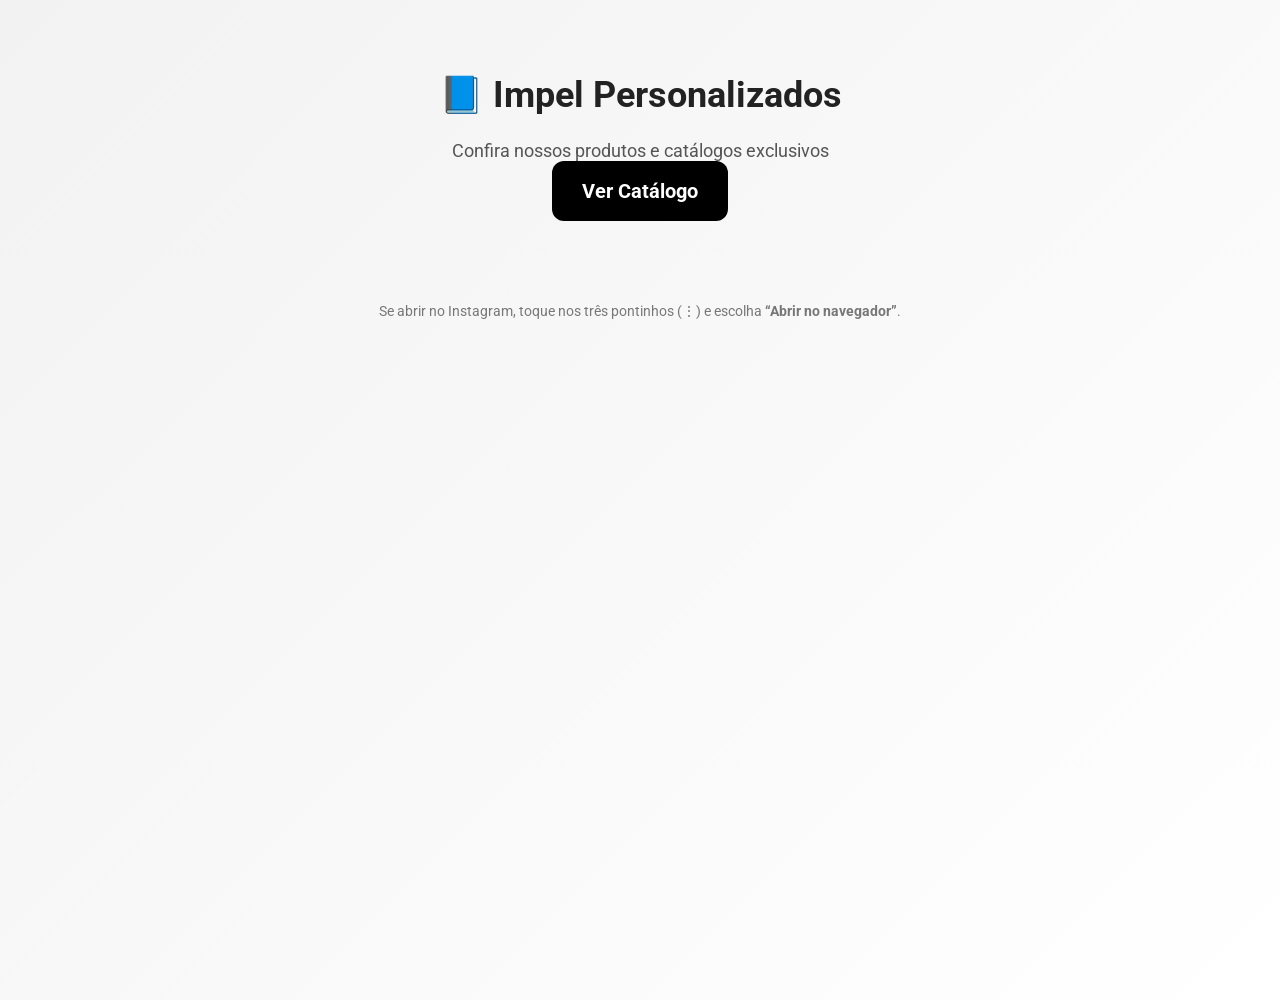
==== index.html @ bcce3ca8 "Update index.html" ====
<!DOCTYPE html>
<html lang="pt-BR">
<head>
  <meta charset="UTF-8">
  <title>Impel Personalizados</title>
  <meta name="viewport" content="width=device-width, initial-scale=1.0">

  <!-- Google Fonts -->
  <link href="https://fonts.googleapis.com/css2?family=Roboto:wght@400;700&display=swap" rel="stylesheet">

  <style>
    body {
      margin: 0;
      font-family: 'Roboto', sans-serif;
      background: linear-gradient(135deg,#f2f2f2,#ffffff);
      display: flex;
      flex-direction: column;
      align-items: center;
      justify-content: flex-start;
      min-height: 100vh;
      padding: 50px 20px;
    }

    header {
      text-align: center;
      margin-bottom: 40px;
    }

    header h1 {
      font-size: 36px;
      color: #222;
    }

    header p {
      font-size: 18px;
      color: #555;
    }

    .catalogo-button {
      padding: 18px 30px;
      background: #000;
      color: #fff;
      font-size: 20px;
      font-weight: bold;
      text-decoration: none;
      border-radius: 12px;
      transition: background 0.3s;
      margin-top: 20px;
    }

    .catalogo-button:hover {
      background: #333;
    }

    footer {
      margin-top: 60px;
      font-size: 14px;
      color: #777;
      text-align: center;
    }
  </style>
</head>
<body>

  <header>
    <h1>📘 Impel Personalizados</h1>
    <p>Confira nossos produtos e catálogos exclusivos</p>
    <a class="catalogo-button" href="catalogo.pdf" target="_blank">Ver Catálogo</a>
  </header>

  <footer>
    Se abrir no Instagram, toque nos três pontinhos (⋮) e escolha <b>“Abrir no navegador”</b>.
  </footer>

</body>
</html>
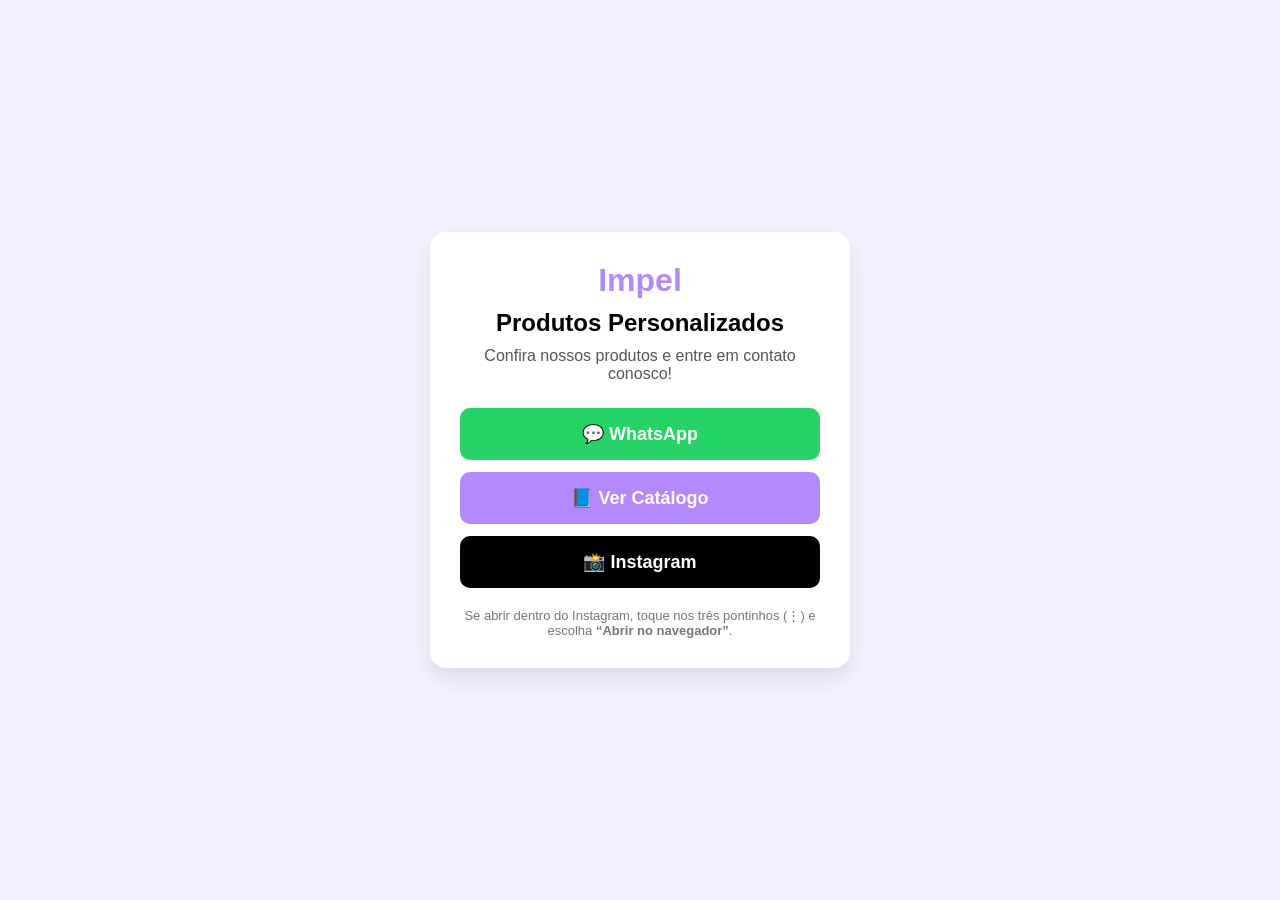
==== commit 424c454d: "Update index.html" ====
--- a/index.html
+++ b/index.html
@@ -2,75 +2,119 @@
 <html lang="pt-BR">
 <head>
   <meta charset="UTF-8">
+  <meta name="viewport" content="width=device-width, initial-scale=1.0">
   <title>Impel Personalizados</title>
-  <meta name="viewport" content="width=device-width, initial-scale=1.0">
-
-  <!-- Google Fonts -->
-  <link href="https://fonts.googleapis.com/css2?family=Roboto:wght@400;700&display=swap" rel="stylesheet">
-
   <style>
-    body {
+    /* Reset básico */
+    * {
       margin: 0;
-      font-family: 'Roboto', sans-serif;
-      background: linear-gradient(135deg,#f2f2f2,#ffffff);
-      display: flex;
-      flex-direction: column;
-      align-items: center;
-      justify-content: flex-start;
-      min-height: 100vh;
-      padding: 50px 20px;
+      padding: 0;
+      box-sizing: border-box;
+      font-family: 'Arial', sans-serif;
     }
 
-    header {
-      text-align: center;
-      margin-bottom: 40px;
+    body {
+      background: #f5f0ff; /* tom suave da sua cor */
+      display: flex;
+      justify-content: center;
+      align-items: center;
+      min-height: 100vh;
+      padding: 20px;
     }
 
-    header h1 {
-      font-size: 36px;
-      color: #222;
+    .container {
+      background: #fff;
+      max-width: 420px;
+      width: 100%;
+      border-radius: 16px;
+      box-shadow: 0 10px 25px rgba(0,0,0,0.1);
+      padding: 30px;
+      text-align: center;
     }
 
-    header p {
-      font-size: 18px;
-      color: #555;
+    .logo {
+      font-size: 32px;
+      font-weight: bold;
+      color: #b389fd;
+      margin-bottom: 10px;
     }
 
-    .catalogo-button {
-      padding: 18px 30px;
-      background: #000;
-      color: #fff;
-      font-size: 20px;
+    h1 {
+      font-size: 24px;
+      margin-bottom: 10px;
+      color: #000;
+    }
+
+    p {
+      font-size: 16px;
+      color: #555;
+      margin-bottom: 25px;
+    }
+
+    .buttons a {
+      display: block;
+      margin: 12px 0;
+      padding: 15px;
+      border-radius: 10px;
+      font-size: 18px;
       font-weight: bold;
       text-decoration: none;
-      border-radius: 12px;
-      transition: background 0.3s;
-      margin-top: 20px;
+      color: #fff;
+      transition: transform 0.2s, background 0.3s;
     }
 
-    .catalogo-button:hover {
-      background: #333;
+    .buttons a:hover {
+      transform: scale(1.05);
     }
 
-    footer {
-      margin-top: 60px;
-      font-size: 14px;
+    /* Botões customizados */
+    .btn-whatsapp {
+      background: #25D366;
+    }
+
+    .btn-catalogo {
+      background: #b389fd;
+    }
+
+    .btn-instagram {
+      background: #000;
+    }
+
+    .info {
+      margin-top: 20px;
+      font-size: 13px;
       color: #777;
-      text-align: center;
+    }
+
+    @media (max-width: 480px) {
+      .container {
+        padding: 20px;
+      }
+
+      .buttons a {
+        font-size: 16px;
+        padding: 12px;
+      }
     }
   </style>
 </head>
 <body>
 
-  <header>
-    <h1>📘 Impel Personalizados</h1>
-    <p>Confira nossos produtos e catálogos exclusivos</p>
-    <a class="catalogo-button" href="catalogo.pdf" target="_blank">Ver Catálogo</a>
-  </header>
+  <div class="container">
+    <div class="logo">Impel</div>
+    <h1>Produtos Personalizados</h1>
+    <p>Confira nossos produtos e entre em contato conosco!</p>
 
-  <footer>
-    Se abrir no Instagram, toque nos três pontinhos (⋮) e escolha <b>“Abrir no navegador”</b>.
-  </footer>
+    <div class="buttons">
+      <a class="btn-whatsapp" href="https://api.whatsapp.com/send?phone=5574999641627" target="_blank">💬 WhatsApp</a>
+      <a class="btn-catalogo" href="https://impelpersonalizados.github.io/Catalogo/catalogo.pdf" target="_blank">📘 Ver Catálogo</a>
+      <a class="btn-instagram" href="https://www.instagram.com/impel_personalizados/" target="_blank">📸 Instagram</a>
+    </div>
+
+    <div class="info">
+      Se abrir dentro do Instagram, toque nos três pontinhos (⋮) e escolha <b>“Abrir no navegador”</b>.
+    </div>
+  </div>
 
 </body>
 </html>
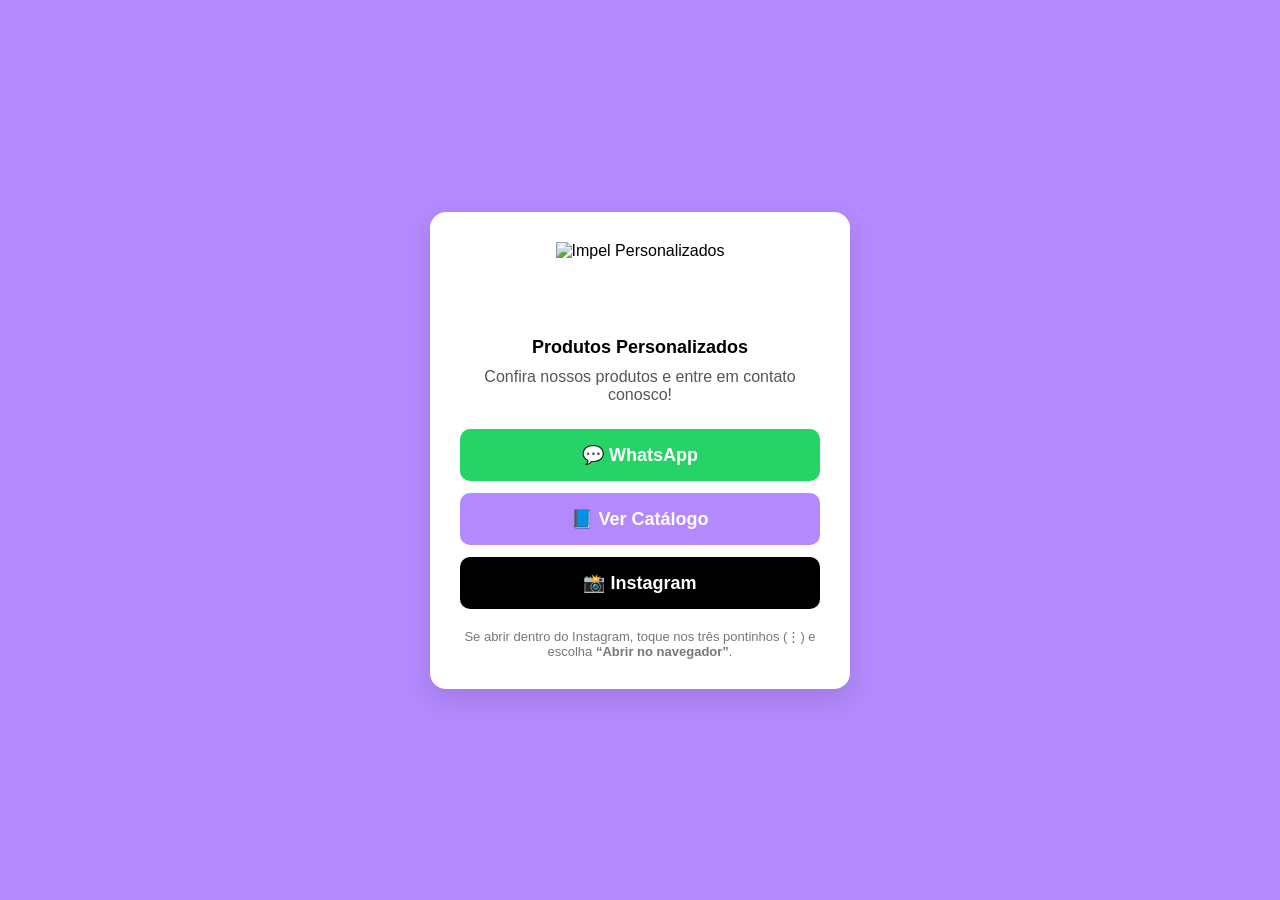
==== commit 5442a0c1: "Update index.html" ====
--- a/index.html
+++ b/index.html
@@ -1,56 +1,91 @@
 <!DOCTYPE html>
 <html lang="pt-BR">
 <head>
+  <!-- Define o padrão de caracteres (acentos, ç etc.) -->
   <meta charset="UTF-8">
+
+  <!-- Faz o site se adaptar ao celular -->
   <meta name="viewport" content="width=device-width, initial-scale=1.0">
+
+  <!-- Título que aparece na aba do navegador -->
   <title>Impel Personalizados</title>
+
   <style>
-    /* Reset básico */
+    /* ===============================
+       RESET BÁSICO
+       Remove margens padrões do navegador
+    =============================== */
     * {
       margin: 0;
       padding: 0;
       box-sizing: border-box;
-      font-family: 'Arial', sans-serif;
+      font-family: Arial, sans-serif;
     }
 
+    /* ===============================
+       FUNDO DA PÁGINA
+       Centraliza o conteúdo na tela
+    =============================== */
     body {
-      background: #f5f0ff; /* tom suave da sua cor */
+      background: #b389fd; /* cor de fundo */
       display: flex;
-      justify-content: center;
-      align-items: center;
-      min-height: 100vh;
+      justify-content: center; /* centraliza na horizontal */
+      align-items: center;     /* centraliza na vertical */
+      min-height: 100vh;       /* ocupa a tela inteira */
       padding: 20px;
     }
 
+    /* ===============================
+       CONTAINER PRINCIPAL
+       "Caixa branca" do conteúdo
+    =============================== */
     .container {
       background: #fff;
-      max-width: 420px;
+      max-width: 420px;   /* largura máxima */
       width: 100%;
-      border-radius: 16px;
+      border-radius: 16px; /* cantos arredondados */
       box-shadow: 0 10px 25px rgba(0,0,0,0.1);
       padding: 30px;
       text-align: center;
     }
 
+    /* ===============================
+       LOGO
+       Centraliza a imagem da logo
+    =============================== */
     .logo {
-      font-size: 32px;
-      font-weight: bold;
-      color: #b389fd;
-      margin-bottom: 10px;
+      display: flex;
+      justify-content: center;
+      margin-bottom: 15px;
     }
 
+    /* Controla SOMENTE o tamanho da logo */
+    .logo img {
+      height: 80px;   /* ajuste o tamanho aqui */
+      width: auto;    /* mantém a proporção */
+    }
+
+    /* ===============================
+       TÍTULO
+    =============================== */
     h1 {
-      font-size: 24px;
+      font-size: 18px;
       margin-bottom: 10px;
       color: #000;
     }
 
+    /* ===============================
+       TEXTO DESCRITIVO
+    =============================== */
     p {
       font-size: 16px;
       color: #555;
       margin-bottom: 25px;
     }
 
+    /* ===============================
+       BOTÕES (BASE)
+    =============================== */
     .buttons a {
       display: block;
       margin: 12px 0;
@@ -60,14 +95,17 @@
       font-weight: bold;
       text-decoration: none;
       color: #fff;
-      transition: transform 0.2s, background 0.3s;
+      transition: transform 0.2s;
     }
 
+    /* Efeito ao passar o mouse */
     .buttons a:hover {
       transform: scale(1.05);
     }
 
-    /* Botões customizados */
+    /* ===============================
+       CORES DOS BOTÕES
+    =============================== */
     .btn-whatsapp {
       background: #25D366;
     }
@@ -80,12 +118,18 @@
       background: #000;
     }
 
+    /* ===============================
+       TEXTO INFORMATIVO FINAL
+    =============================== */
     .info {
       margin-top: 20px;
       font-size: 13px;
       color: #777;
     }
 
+    /* ===============================
+       AJUSTES PARA CELULAR
+    =============================== */
     @media (max-width: 480px) {
       .container {
         padding: 20px;
@@ -98,22 +142,44 @@
     }
   </style>
 </head>
+
 <body>
 
+  <!-- CONTAINER PRINCIPAL -->
   <div class="container">
-    <div class="logo">Impel</div>
+
+    <!-- LOGO -->
+    <div class="logo">
+      <img src="logo.png" alt="Impel Personalizados">
+    </div>
+
+    <!-- TÍTULO -->
     <h1>Produtos Personalizados</h1>
+
+    <!-- DESCRIÇÃO -->
     <p>Confira nossos produtos e entre em contato conosco!</p>
 
+    <!-- BOTÕES -->
     <div class="buttons">
-      <a class="btn-whatsapp" href="https://api.whatsapp.com/send?phone=5574999641627" target="_blank">💬 WhatsApp</a>
-      <a class="btn-catalogo" href="https://impelpersonalizados.github.io/Catalogo/catalogo.pdf" target="_blank">📘 Ver Catálogo</a>
-      <a class="btn-instagram" href="https://www.instagram.com/impel_personalizados/" target="_blank">📸 Instagram</a>
+      <a class="btn-whatsapp"
+         href="https://api.whatsapp.com/send?phone=5574999641627&text=Digite%20aqui%20o%20seu%20produto"
+         target="_blank">💬 WhatsApp</a>
+
+      <a class="btn-catalogo"
+         href="https://impelpersonalizados.github.io/Catalogo/catalogo.pdf"
+         target="_blank">📘 Ver Catálogo</a>
+
+      <a class="btn-instagram"
+         href="https://www.instagram.com/impel_personalizados/"
+         target="_blank">📸 Instagram</a>
     </div>
 
+    <!-- AVISO -->
     <div class="info">
-      Se abrir dentro do Instagram, toque nos três pontinhos (⋮) e escolha <b>“Abrir no navegador”</b>.
+      Se abrir dentro do Instagram, toque nos três pontinhos (⋮) e escolha
+      <b>“Abrir no navegador”</b>.
     </div>
+
   </div>
 
 </body>
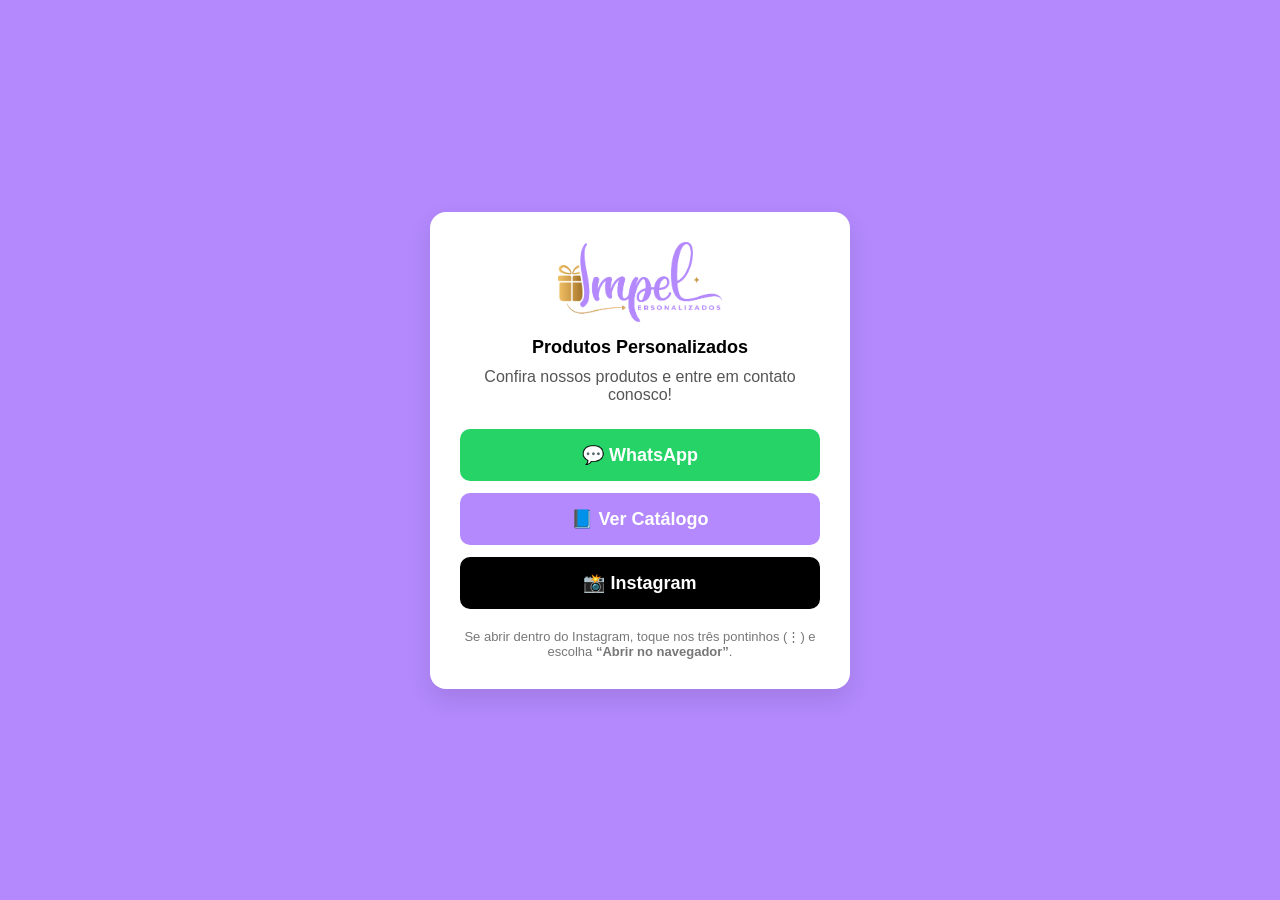
==== commit ac8240c8: "Update index.html" ====
--- a/index.html
+++ b/index.html
@@ -47,7 +47,15 @@
       box-shadow: 0 10px 25px rgba(0,0,0,0.1);
       padding: 30px;
       text-align: center;
-    }
+
+      animation: flutuar 3s ease-in-out infinite;
+
+    }
+
+    .container:hover {
+      animation-play-state: paused;
+    }
+
 
     /* ===============================
        LOGO
@@ -140,6 +148,19 @@
         padding: 12px;
       }
     }
+
+    @keyframes flutuar {
+     0% {
+      transform: translateY(0);
+     }
+     50% {
+      transform: translateY(-8px);
+     }
+     100% {
+      transform: translateY(0);
+    }
+  }
+
   </style>
 </head>
 
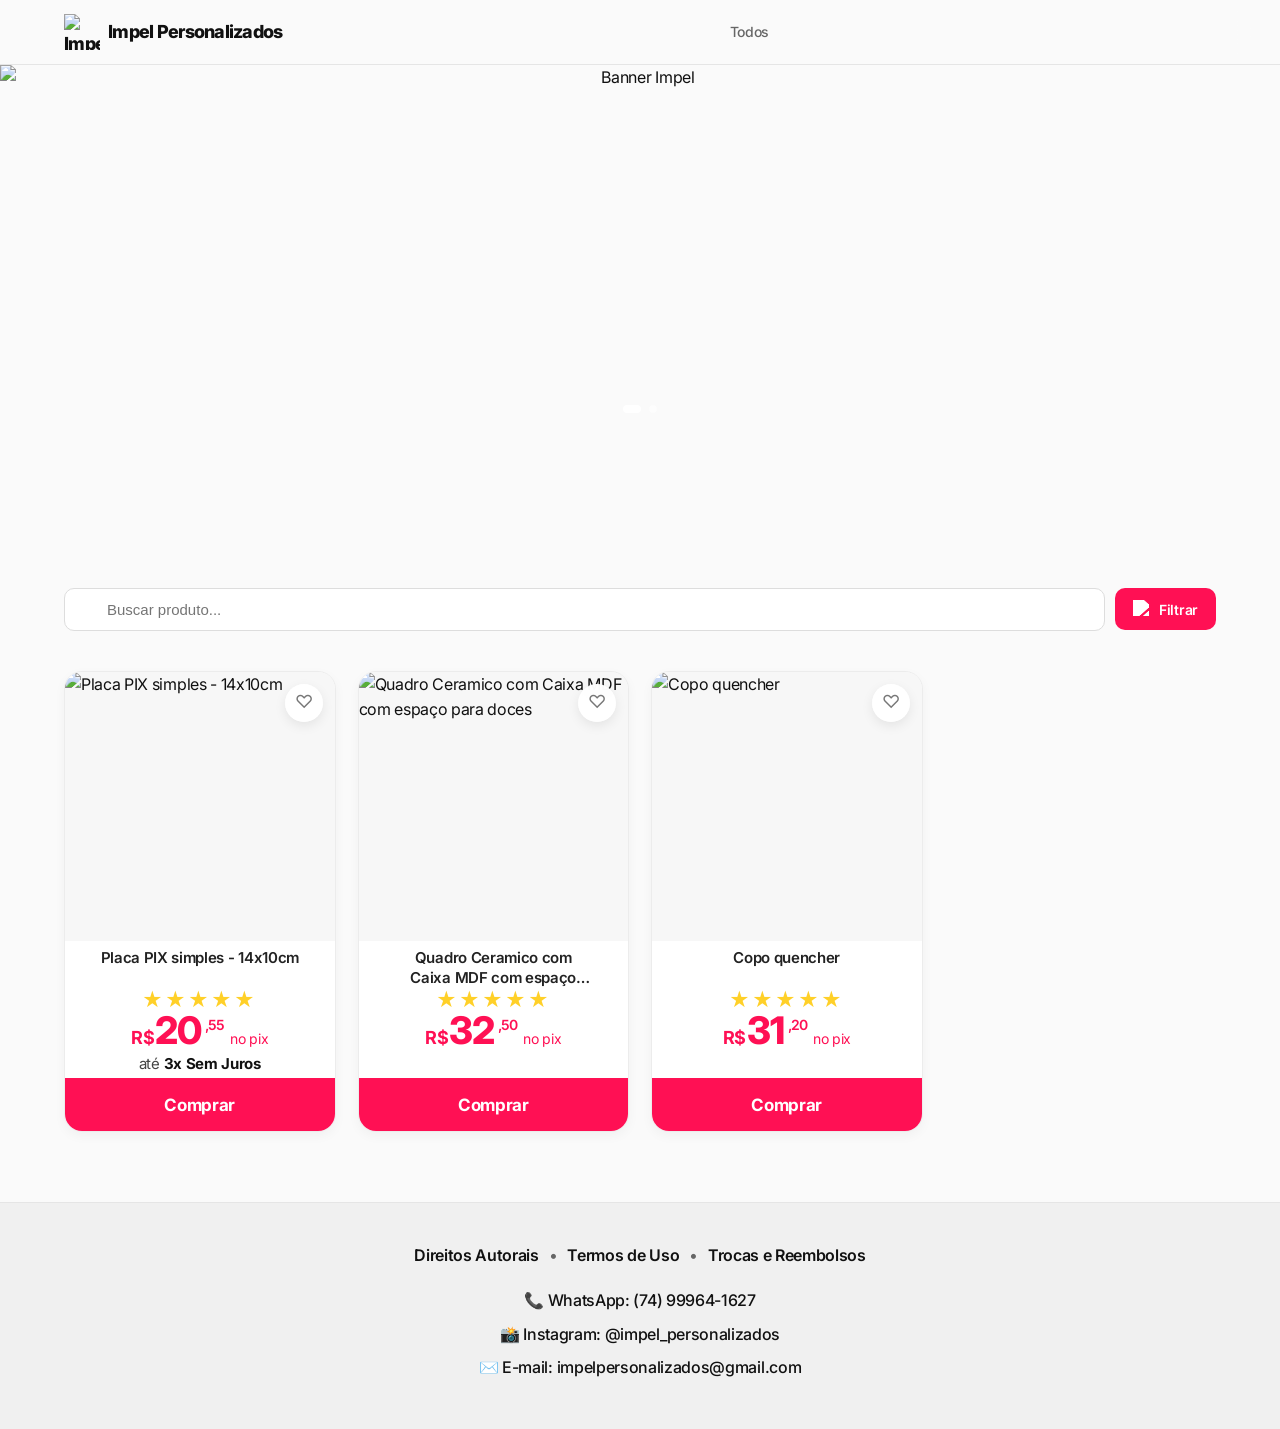
==== commit ec86b98f: "Add files via upload" ====
--- a/index.html
+++ b/index.html
@@ -1,207 +1,790 @@
 <!DOCTYPE html>
-<html lang="pt-BR">
+<html lang="pt-br">
+
 <head>
-  <!-- Define o padrão de caracteres (acentos, ç etc.) -->
-  <meta charset="UTF-8">
-
-  <!-- Faz o site se adaptar ao celular -->
-  <meta name="viewport" content="width=device-width, initial-scale=1.0">
-
-  <!-- Título que aparece na aba do navegador -->
-  <title>Impel Personalizados</title>
-
-  <style>
-    /* ===============================
-       RESET BÁSICO
-       Remove margens padrões do navegador
-    =============================== */
-    * {
-      margin: 0;
-      padding: 0;
-      box-sizing: border-box;
-      font-family: Arial, sans-serif;
-    }
-
-    /* ===============================
-       FUNDO DA PÁGINA
-       Centraliza o conteúdo na tela
-    =============================== */
-    body {
-      background: #b389fd; /* cor de fundo */
-      display: flex;
-      justify-content: center; /* centraliza na horizontal */
-      align-items: center;     /* centraliza na vertical */
-      min-height: 100vh;       /* ocupa a tela inteira */
-      padding: 20px;
-    }
-
-    /* ===============================
-       CONTAINER PRINCIPAL
-       "Caixa branca" do conteúdo
-    =============================== */
-    .container {
-      background: #fff;
-      max-width: 420px;   /* largura máxima */
-      width: 100%;
-      border-radius: 16px; /* cantos arredondados */
-      box-shadow: 0 10px 25px rgba(0,0,0,0.1);
-      padding: 30px;
-      text-align: center;
-
-      animation: flutuar 3s ease-in-out infinite;
-
-    }
-
-    .container:hover {
-      animation-play-state: paused;
-    }
-
-
-    /* ===============================
-       LOGO
-       Centraliza a imagem da logo
-    =============================== */
-    .logo {
-      display: flex;
-      justify-content: center;
-      margin-bottom: 15px;
-    }
-
-    /* Controla SOMENTE o tamanho da logo */
-    .logo img {
-      height: 80px;   /* ajuste o tamanho aqui */
-      width: auto;    /* mantém a proporção */
-    }
-
-    /* ===============================
-       TÍTULO
-    =============================== */
-    h1 {
-      font-size: 18px;
-      margin-bottom: 10px;
-      color: #000;
-    }
-
-    /* ===============================
-       TEXTO DESCRITIVO
-    =============================== */
-    p {
-      font-size: 16px;
-      color: #555;
-      margin-bottom: 25px;
-    }
-
-    /* ===============================
-       BOTÕES (BASE)
-    =============================== */
-    .buttons a {
-      display: block;
-      margin: 12px 0;
-      padding: 15px;
-      border-radius: 10px;
-      font-size: 18px;
-      font-weight: bold;
-      text-decoration: none;
-      color: #fff;
-      transition: transform 0.2s;
-    }
-
-    /* Efeito ao passar o mouse */
-    .buttons a:hover {
-      transform: scale(1.05);
-    }
-
-    /* ===============================
-       CORES DOS BOTÕES
-    =============================== */
-    .btn-whatsapp {
-      background: #25D366;
-    }
-
-    .btn-catalogo {
-      background: #b389fd;
-    }
-
-    .btn-instagram {
-      background: #000;
-    }
-
-    /* ===============================
-       TEXTO INFORMATIVO FINAL
-    =============================== */
-    .info {
-      margin-top: 20px;
-      font-size: 13px;
-      color: #777;
-    }
-
-    /* ===============================
-       AJUSTES PARA CELULAR
-    =============================== */
-    @media (max-width: 480px) {
-      .container {
-        padding: 20px;
-      }
-
-      .buttons a {
-        font-size: 16px;
-        padding: 12px;
-      }
-    }
-
-    @keyframes flutuar {
-     0% {
-      transform: translateY(0);
-     }
-     50% {
-      transform: translateY(-8px);
-     }
-     100% {
-      transform: translateY(0);
-    }
-  }
-
-  </style>
+    <meta charset="UTF-8">
+    <meta name="viewport" content="width=device-width, initial-scale=1.0">
+    <title>Impel - Catalogo</title>
+
+    <!--
+
+    TemplateMo 618 The Catalyst
+
+    https://templatemo.com/tm-618-the-catalyst
+
+    Silver & Acid Light-Mode SaaS Landing Page
+
+    -->
+
+    <!-- Google Fonts -->
+    <link rel="preconnect" href="https://fonts.googleapis.com">
+    <link rel="preconnect" href="https://fonts.gstatic.com" crossorigin>
+    <link href="https://fonts.googleapis.com/css2?family=Inter:wght@400;500;600;700;800;900&display=swap"
+        rel="stylesheet">
+
+    <!-- Template CSS -->
+    <link rel="stylesheet" href="templatemo-catalyst-style.css">
 </head>
 
 <body>
 
-  <!-- CONTAINER PRINCIPAL -->
-  <div class="container">
-
-    <!-- LOGO -->
-    <div class="logo">
-      <img src="logo.png" alt="Impel Personalizados">
+    <!-- ===== NAVIGATION ===== -->
+    <nav class="nav" role="navigation" aria-label="Main navigation">
+        <div class="nav-inner">
+            <a href="#" class="nav-logo" aria-label="Catalyst Home">
+                <span class="nav-logo-mark">
+                    <img src="img/logo.png" alt="Impel Personalizados">
+                </span>
+                Impel Personalizados
+            </a>
+            <ul class="nav-links" id="navLinks">
+
+                <li>
+                    <a href="#" onclick="filtrarCategoria('todos'); irParaProdutos(event)">
+                        Todos
+                    </a>
+                </li>
+
+            </ul>
+            <div class="nav-cta">
+
+            </div>
+            <button class="nav-toggle" id="navToggle" aria-label="Toggle menu" aria-expanded="false">
+                <span></span>
+            </button>
+        </div>
+    </nav>
+
+    <!-- ===== SECTION 1: HERO ===== -->
+    <section class="hero">
+        <!--<div class="container">
+
+            <h1 class="reveal">Seja bem-vindos à <span class="accent-word">Impel 😊</span></h1>
+            <p class="hero-sub reveal">Aqui você encontrará produtos desenvolvidos com qualidade, atenção aos detalhes e
+                um toque especial para tornar cada peça única. Nosso compromisso é oferecer soluções que unam beleza,
+                funcionalidade e bom gosto, sempre pensando em superar suas expectativas.</p>
+            <div class="hero-actions reveal">
+            </div>
+        </div>-->
+
+        <div class="banner-home">
+
+            <div class="banner-track" id="bannerTrack">
+
+
+                <img src="banner/6.jpg" alt="Banner Impel">
+
+
+                <img src="banner/Brown Aesthetic Fashion Sale Billboard Landscape (1).jpg" alt="Banner Impel">
+
+                <!-- BANNERS AQUI -->
+
+            </div>
+
+            <div class="banner-track-mobile" id="bannerTrackMobile">
+
+
+
+
+
+
+
+
+
+
+
+
+
+
+                <img src="bannercel/416834285_d4eb40a8-93e6-4024-90cc-aa313442f79c.jpg" alt="Banner Mobile Impel">
+
+                
+<img src="bannercel/ChatGPT Image 30_04_2026, 18_35_19.jpg" alt="Banner Mobile Impel">
+
+
+<img src="bannercel/01.jpg" alt="Banner Mobile Impel">
+
+
+<img src="bannercel/IMG_1465.jpg" alt="Banner Mobile Impel">
+
+<!-- BANNERS CEL AQUI -->
+
+            </div>
+
+            <div class="banner-dots" id="bannerDots"></div>
+
+        </div>
+
+    </section>
+
+    <!-- ===== SECTION 2: PRODUTOS ===== -->
+    <section id="secao2" class="produtos">
+
+        <div class="container">
+
+            <div class="section-header reveal">
+                <h2 class="section-title">
+                    Conheça nossos Personalizados
+                </h2>
+            </div>
+
+            <div class="filtros-produtos">
+
+
+                <div class="busca-box">
+                    <input type="text" id="buscarProduto" placeholder="Buscar produto...">
+                </div>
+
+                <button class="btn-abrir-filtro btn-acid" onclick="abrirFiltro()">
+                    <img src="https://cdn-icons-png.flaticon.com/512/6488/6488674.png" alt="Filtro">
+                    <span class="texto-filtro">Filtrar</span>
+                </button>
+
+            </div>
+
+            <div class="produtos-container">
+
+
+
+
+
+
+
+
+
+
+
+
+
+
+
+
+
+
+
+
+
+
+
+
+
+                
+
+
+<a href="https://wa.me/557499641627?text=Quero%20o%20produto%20Placa%20PIX%20simples%20-%2014x10cm" target="_blank" class="produto-link" data-categoria="kits">
+    <div class="produto">
+
+        <div class="produto-favorito">♡</div>
+
+        <img src="img/WhatsApp Image 2025-09-06 at 13.04.14.jpeg" alt="Placa PIX simples - 14x10cm">
+
+        <div class="produto-info">
+
+            <h3>Placa PIX simples - 14x10cm</h3>
+
+            <div class="produto-stars">★★★★★</div>
+
+            <div class="produto-preco">
+              <span class="produto-moeda">R$</span>
+              <span class="produto-valor">
+                 
+        20
+        <span class="centavos">,55</span>
+    
+                 </span>
+              <span class="produto-pix">no pix</span>
+            </div>
+
+           
+
+           
+
+            <div class="produto-parcela">até <strong>3x Sem Juros</strong></div>
+
+            <span class="btn-comprar">Comprar</span>
+
+        </div>
+
     </div>
-
-    <!-- TÍTULO -->
-    <h1>Produtos Personalizados</h1>
-
-    <!-- DESCRIÇÃO -->
-    <p>Confira nossos produtos e entre em contato conosco!</p>
-
-    <!-- BOTÕES -->
-    <div class="buttons">
-      <a class="btn-whatsapp"
-         href="https://api.whatsapp.com/send?phone=5574999641627&text=Digite%20aqui%20o%20seu%20produto"
-         target="_blank">💬 WhatsApp</a>
-
-      <a class="btn-catalogo"
-         href="https://impelpersonalizados.github.io/Catalogo/catalogo.pdf"
-         target="_blank">📘 Ver Catálogo</a>
-
-      <a class="btn-instagram"
-         href="https://www.instagram.com/impel_personalizados/"
-         target="_blank">📸 Instagram</a>
+</a>
+
+
+
+
+
+
+
+
+
+
+
+
+
+
+
+
+
+
+                
+
+<a href="https://wa.me/557499641627?text=Quero%20o%20produto%20Quadro%20Ceramico%20com%20Caixa%20MDF%20com%20espa%C3%A7o%20para%20doces" target="_blank" class="produto-link" data-categoria="kits">
+    <div class="produto">
+
+        <div class="produto-favorito">♡</div>
+
+        <img src="img/ChatGPT Image 30_04_2026, 18_35_19.jpg" alt="Quadro Ceramico com Caixa MDF com espaço para doces">
+
+        <div class="produto-info">
+
+            <h3>Quadro Ceramico com Caixa MDF com espaço para doces</h3>
+
+            <div class="produto-stars">★★★★★</div>
+
+            <div class="produto-preco">
+              <span class="produto-moeda">R$</span>
+              <span class="produto-valor">
+                 
+        32
+        <span class="centavos">,50</span>
+    
+                 </span>
+              <span class="produto-pix">no pix</span>
+            </div>
+
+           
+
+           
+
+            
+
+            <span class="btn-comprar">Comprar</span>
+
+        </div>
+
     </div>
-
-    <!-- AVISO -->
-    <div class="info">
-      Se abrir dentro do Instagram, toque nos três pontinhos (⋮) e escolha
-      <b>“Abrir no navegador”</b>.
+</a>
+
+
+
+
+
+
+
+
+
+
+
+                
+
+<a href="https://wa.me/557499641627?text=Quero%20o%20produto%20Copo%20quencher" target="_blank" class="produto-link" data-categoria="canecas">
+    <div class="produto">
+
+        <div class="produto-favorito">♡</div>
+
+        <img src="img/WhatsApp Image 2025-08-13 at 14.13.20.jpeg" alt="Copo quencher">
+
+        <div class="produto-info">
+
+            <h3>Copo quencher</h3>
+
+            <div class="produto-stars">★★★★★</div>
+
+            <div class="produto-preco">
+              <span class="produto-moeda">R$</span>
+              <span class="produto-valor">
+                 
+        31
+        <span class="centavos">,20</span>
+    
+                 </span>
+              <span class="produto-pix">no pix</span>
+            </div>
+
+           
+
+           
+
+            
+
+            <span class="btn-comprar">Comprar</span>
+
+        </div>
+
     </div>
-
-  </div>
-
+</a>
+
+
+
+                <!-- PRODUTOS AQUI -->
+
+            </div>
+
+        </div>
+
+    </section>
+
+
+
+    <!-- Template JS -->
+    <script src="templatemo-catalyst-script.js"></script>
+
+    <footer class="footer">
+
+        <div class="container">
+
+            <div class="footer-links-top">
+
+                <a href="#" onclick="abrirModal('direitos')">Direitos Autorais</a>
+                <span>•</span>
+
+                <a href="#" onclick="abrirModal('termos')">Termos de Uso</a>
+                <span>•</span>
+
+                <a href="#" onclick="abrirModal('reembolso')">Trocas e Reembolsos</a>
+
+            </div>
+
+            <div class="footer-contato">
+
+                <p>
+                    📞
+                    <a href="https://wa.me/557499641627" target="_blank">
+                        WhatsApp: (74) 99964-1627
+                    </a>
+                </p>
+
+                <p>
+                    📸
+                    <a href="https://www.instagram.com/impel_personalizados/" target="_blank">
+                        Instagram: @impel_personalizados
+                    </a>
+                </p>
+
+                <p>
+                    ✉️
+                    <a href="mailto:impelpersonalizados@gmail.com">
+                        E-mail: impelpersonalizados@gmail.com
+                    </a>
+                </p>
+
+            </div>
+
+        </div>
+
+    </footer>
+
+    <script>
+        const produtosContainer = document.querySelector(".produtos-container");
+        const produtos = Array.from(document.querySelectorAll(".produto-link"));
+
+        document.getElementById("buscarProduto").addEventListener("input", function () {
+
+            const busca = this.value.toLowerCase();
+
+            produtos.forEach(produto => {
+
+                const nome = produto.querySelector("h3").innerText.toLowerCase();
+
+                produto.style.display = nome.includes(busca) ? "block" : "none";
+
+            });
+
+        });
+
+        function abrirFiltro() {
+            document.getElementById("modalFiltro").style.display = "flex";
+        }
+
+        function fecharFiltro() {
+            document.getElementById("modalFiltro").style.display = "none";
+        }
+
+        function aplicarFiltro(tipo) {
+
+            produtos.forEach(produto => {
+                produto.style.display = "block";
+            });
+
+            if (tipo === "menor" || tipo === "maior") {
+
+                produtos.sort((a, b) => {
+
+                    const precoA = parseFloat(
+                        a.querySelector(".produto-valor").innerText.replace(",", ".")
+                    );
+
+                    const precoB = parseFloat(
+                        b.querySelector(".produto-valor").innerText.replace(",", ".")
+                    );
+
+                    return tipo === "menor"
+                        ? precoA - precoB
+                        : precoB - precoA;
+                });
+
+                produtosContainer.innerHTML = "";
+                produtos.forEach(p => produtosContainer.appendChild(p));
+            }
+
+            if (tipo === "desconto") {
+
+                produtos.forEach(produto => {
+
+                    const temDesconto = produto.querySelector(".produto-desconto");
+
+                    produto.style.display = temDesconto ? "block" : "none";
+
+                });
+            }
+
+            if (tipo === "todos") {
+
+                produtos.forEach(produto => {
+                    produto.style.display = "block";
+                });
+            }
+
+            fecharFiltro();
+        }
+    </script>
+
+    <script>
+
+        function abrirFiltro() {
+            document.getElementById("modalFiltro").style.display = "flex";
+        }
+
+        function fecharFiltro() {
+            document.getElementById("modalFiltro").style.display = "none";
+        }
+
+        function aplicarFiltro(tipo) {
+
+            const container = document.querySelector(".produtos-container");
+            const produtos = Array.from(document.querySelectorAll(".produto-link"));
+
+            produtos.forEach(produto => {
+                produto.style.display = "block";
+            });
+
+            if (tipo === "menor" || tipo === "maior") {
+
+                produtos.sort((a, b) => {
+
+                    const precoA = parseFloat(
+                        a.querySelector(".produto-valor").innerText.replace(",", ".")
+                    );
+
+                    const precoB = parseFloat(
+                        b.querySelector(".produto-valor").innerText.replace(",", ".")
+                    );
+
+                    return tipo === "menor"
+                        ? precoA - precoB
+                        : precoB - precoA;
+                });
+
+                container.innerHTML = "";
+                produtos.forEach(p => container.appendChild(p));
+            }
+
+            if (tipo === "desconto") {
+
+                produtos.forEach(produto => {
+                    const temDesconto = produto.querySelector(".produto-desconto");
+                    produto.style.display = temDesconto ? "block" : "none";
+                });
+
+            }
+
+            if (tipo === "todos") {
+                produtos.forEach(produto => {
+                    produto.style.display = "block";
+                });
+            }
+
+            fecharFiltro();
+        }
+
+    </script>
+
+    <script>
+
+        function abrirModal(tipo) {
+
+            const titulo = document.getElementById("modal-titulo");
+            const conteudo = document.getElementById("modal-conteudo");
+
+            if (tipo === "direitos") {
+
+                titulo.innerText = "Direitos Autorais";
+
+                conteudo.innerHTML = `
+        <p>Este produto é digital e os arquivos disponibilizados são protegidos por direitos autorais.</p>
+
+        <strong>É permitido:</strong>
+        <ul>
+            <li>Produzir o produto físico com base nos arquivos adquiridos.</li>
+            <li>Vender o produto físico produzido a partir dos arquivos.</li>
+        </ul>
+
+        <strong>É proibido:</strong>
+        <ul>
+            <li>Revender o arquivo digital (ou qualquer parte dele).</li>
+            <li>Compartilhar o arquivo digital (inclusive gratuitamente).</li>
+            <li>Doar o arquivo digital.</li>
+            <li>Disponibilizar o arquivo em grupos, nuvens, drives ou redes sociais.</li>
+            <li>Alterar o arquivo e revendê-lo como novo produto digital.</li>
+        </ul>
+
+        <p>Ao adquirir este produto, você concorda com estas regras.</p>
+        `;
+            }
+
+            if (tipo === "termos") {
+
+                titulo.innerText = "Termos de Uso";
+
+                conteudo.innerHTML = `
+        <p>Este é um produto digital. Nenhum item físico será enviado.</p>
+
+        <ul>
+            <li>O acesso é liberado após pagamento.</li>
+            <li>Uso permitido para produção física.</li>
+            <li>Proibido revender ou compartilhar o arquivo.</li>
+        </ul>
+
+        <p>Podemos atualizar estes termos quando necessário.</p>
+        `;
+            }
+
+            if (tipo === "reembolso") {
+
+                titulo.innerText = "Trocas e Reembolsos";
+
+                conteudo.innerHTML = `
+        <p>Produto digital não possui troca após download.</p>
+
+        <strong>Exceções:</strong>
+        <ul>
+            <li>Falha técnica comprovada</li>
+            <li>Cobrança duplicada</li>
+        </ul>
+
+        <p>Entre em contato pelos canais do rodapé.</p>
+        `;
+            }
+
+            document.getElementById("modal").style.display = "flex";
+        }
+
+        function fecharModal() {
+            document.getElementById("modal").style.display = "none";
+        }
+
+    </script>
+
+
+
+    <div id="modal" class="modal">
+
+        <div class="modal-box">
+
+            <span class="fechar" onclick="fecharModal()">×</span>
+
+            <h2 id="modal-titulo"></h2>
+
+            <div id="modal-conteudo"></div>
+
+        </div>
+
+    </div>
+    <div id="modalFiltro" class="modal-filtro">
+
+        <div class="modal-filtro-box">
+
+            <span class="fechar-filtro" onclick="fecharFiltro()">×</span>
+
+            <h2>Filtrar produtos</h2>
+
+            <button onclick="aplicarFiltro('todos')">
+                Todos
+            </button>
+
+            <button onclick="aplicarFiltro('menor')">
+                Menor preço
+            </button>
+
+            <button onclick="aplicarFiltro('maior')">
+                Maior preço
+            </button>
+
+            <button onclick="aplicarFiltro('desconto')">
+                Com desconto
+            </button>
+
+        </div>
+
+    </div>
+
+    <script>
+        window.addEventListener("load", () => {
+
+            function iniciarCarrossel(trackId, dotsId) {
+                const track = document.getElementById(trackId);
+                const dotsContainer = document.getElementById(dotsId);
+
+                if (!track || !dotsContainer) return;
+
+                const banners = track.querySelectorAll("img");
+
+                if (banners.length === 0) return;
+
+                let index = 0;
+
+                dotsContainer.innerHTML = "";
+
+                banners.forEach((_, i) => {
+                    const dot = document.createElement("div");
+                    dot.classList.add("banner-dot");
+
+                    if (i === 0) dot.classList.add("active");
+
+                    dot.onclick = () => {
+                        index = i;
+                        atualizarBanner();
+                    };
+
+                    dotsContainer.appendChild(dot);
+                });
+
+                const dots = dotsContainer.querySelectorAll(".banner-dot");
+
+                function atualizarBanner() {
+                    track.style.transition = "transform 0.8s ease-in-out";
+                    track.style.transform = `translateX(-${index * 100}%)`;
+
+                    dots.forEach(dot => dot.classList.remove("active"));
+                    dots[index].classList.add("active");
+                }
+
+                setInterval(() => {
+                    index = (index + 1) % banners.length;
+                    atualizarBanner();
+                }, 3500);
+            }
+
+            if (window.innerWidth <= 768) {
+                iniciarCarrossel("bannerTrackMobile", "bannerDots");
+            } else {
+                iniciarCarrossel("bannerTrack", "bannerDots");
+            }
+
+        });
+    </script>
+    <script>
+        document.querySelectorAll('a[href^="#"]').forEach(link => {
+
+            link.addEventListener("click", function (e) {
+
+                const destino = document.querySelector(this.getAttribute("href"));
+
+                if (!destino) return;
+
+                e.preventDefault();
+
+                destino.scrollIntoView({
+                    behavior: "smooth",
+                    block: "start"
+                });
+
+            });
+
+        });
+    </script>
+    <script>
+        function irParaProdutos(event) {
+            event.preventDefault();
+
+            const secao = document.getElementById("secao2");
+            const menu = document.querySelector(".nav");
+
+            const alturaMenu = menu ? menu.offsetHeight : 0;
+            const destino = secao.offsetTop - alturaMenu - 20;
+
+            const inicio = window.scrollY;
+            const distancia = destino - inicio;
+            const duracao = 800;
+
+            let tempoInicial = null;
+
+            function animarScroll(tempoAtual) {
+                if (!tempoInicial) tempoInicial = tempoAtual;
+
+                const tempo = tempoAtual - tempoInicial;
+                const progresso = Math.min(tempo / duracao, 1);
+
+                const suavizar = 1 - Math.pow(1 - progresso, 3);
+
+                window.scrollTo(0, inicio + distancia * suavizar);
+
+                if (tempo < duracao) {
+                    requestAnimationFrame(animarScroll);
+                }
+            }
+
+            requestAnimationFrame(animarScroll);
+        }
+    </script>
+
+    <script>
+        function filtrarCategoria(categoria) {
+
+            const categoriaFiltro = categoria.trim().toLowerCase();
+            const produtos = document.querySelectorAll(".produto-link");
+
+            produtos.forEach(produto => {
+
+                const cat = (produto.dataset.categoria || "todos")
+                    .trim()
+                    .toLowerCase();
+
+                produto.style.display =
+                    categoriaFiltro === "todos" || cat === categoriaFiltro
+                        ? "block"
+                        : "none";
+            });
+
+        }
+    </script>
+
+    <script>
+        async function carregarMenuCategorias() {
+
+            const res = await fetch("/api/categorias");
+            const categorias = await res.json();
+
+            const menu = document.getElementById("navLinks");
+
+            categorias.forEach(cat => {
+
+                const li = document.createElement("li");
+
+                const categoriaFormatada = cat.trim().toLowerCase();
+
+                li.innerHTML = `
+            <a href="#" onclick="filtrarCategoria('${categoriaFormatada}'); irParaProdutos(event)">
+                ${cat}
+            </a>
+        `;
+
+                menu.appendChild(li);
+            });
+
+        }
+
+        carregarMenuCategorias();
+    </script>
 </body>
-</html>
+
+</html>
--- a/templatemo-catalyst-style.css
+++ b/templatemo-catalyst-style.css
@@ -0,0 +1,2373 @@
+/*
+
+TemplateMo 618 The Catalyst
+
+https://templatemo.com/tm-618-the-catalyst
+
+Silver & Acid Light-Mode SaaS Landing Page
+
+*/
+
+
+*,
+*::before,
+*::after {
+    margin: 0;
+    padding: 0;
+    box-sizing: border-box;
+}
+
+:root {
+    /* Silver & Acid Palette */
+    --bg: #FAFAFA;
+    --surface: #F0F0F0;
+    --text: #111111;
+    --text-muted: #666666;
+    --text-dim: #999999;
+    --accent: #ff1054;
+    --accent-hover: #c9adfa;
+    --border: #E5E5E5;
+    --border-light: #EEEEEE;
+    --white: #FFFFFF;
+
+    /* Spacing */
+    --section-pad: clamp(80px, 10vw, 140px);
+    --container: 1200px;
+    --gap: 24px;
+}
+
+html {
+    scroll-behavior: smooth;
+    -webkit-font-smoothing: antialiased;
+    -moz-osx-font-smoothing: grayscale;
+}
+
+#secao2 {
+    scroll-margin-top: 100px; /* ajusta conforme altura do menu */
+}
+
+body {
+    font-family: 'Inter', -apple-system, BlinkMacSystemFont, 'SF Pro Display', 'SF Pro Text', sans-serif;
+    background: var(--bg);
+    color: var(--text);
+    line-height: 1.6;
+    letter-spacing: -0.02em;
+    overflow-x: hidden;
+}
+
+a {
+    color: inherit;
+    text-decoration: none;
+}
+
+img {
+    max-width: 100%;
+    display: block;
+}
+
+.container {
+    max-width: var(--container);
+    /* largura máxima do site */
+    margin: 0 auto;
+    /* centraliza */
+    padding: 0 24px;
+    /* margem lateral (IMPORTANTE) */
+}
+
+/* ===== Machined Silver Card System ===== */
+.card {
+    background: var(--surface);
+    border: 1px solid var(--border);
+    border-radius: 16px;
+    box-shadow: inset 0 1px 0 var(--white);
+    transition: transform 0.25s cubic-bezier(0.22, 1, 0.36, 1);
+}
+
+.card:hover {
+    transform: translateY(-2px);
+}
+
+/* ===== Acid Button System ===== */
+.btn-acid {
+    display: inline-flex;
+    align-items: center;
+    justify-content: center;
+    gap: 8px;
+    padding: 14px 32px;
+    background: var(--accent);
+    color: var(--text);
+    font-family: inherit;
+    font-size: 15px;
+    font-weight: 600;
+    letter-spacing: -0.02em;
+    border: none;
+    border-radius: 10px;
+    cursor: pointer;
+    transition: transform 0.2s cubic-bezier(0.22, 1, 0.36, 1),
+        box-shadow 0.2s cubic-bezier(0.22, 1, 0.36, 1);
+    user-select: none;
+}
+
+.btn-acid:hover {
+    transform: translateY(-2px);
+    box-shadow: 4px 4px 0px var(--text);
+}
+
+.btn-acid:active {
+    transform: translateY(0);
+    box-shadow: 1px 1px 0px var(--text);
+}
+
+.btn-ghost {
+    display: inline-flex;
+    align-items: center;
+    justify-content: center;
+    gap: 8px;
+    padding: 14px 32px;
+    background: transparent;
+    color: var(--text);
+    font-family: inherit;
+    font-size: 15px;
+    font-weight: 600;
+    letter-spacing: -0.02em;
+    border: 1px solid var(--border);
+    border-radius: 10px;
+    cursor: pointer;
+    transition: transform 0.2s cubic-bezier(0.22, 1, 0.36, 1),
+        box-shadow 0.2s cubic-bezier(0.22, 1, 0.36, 1),
+        border-color 0.2s ease;
+}
+
+.btn-ghost:hover {
+    transform: translateY(-2px);
+    box-shadow: 4px 4px 0px var(--text);
+    border-color: var(--text);
+}
+
+/* ===== NAVIGATION ===== */
+.nav {
+    position: fixed;
+    top: 0;
+    left: 0;
+    right: 0;
+    z-index: 1000;
+    background: rgba(250, 250, 250, 0.8);
+    backdrop-filter: blur(20px);
+    -webkit-backdrop-filter: blur(20px);
+    border-bottom: 1px solid var(--border);
+}
+
+.nav-inner {
+    max-width: var(--container);
+    margin: 0 auto;
+    padding: 0 var(--gap);
+    height: 64px;
+    display: flex;
+    align-items: center;
+    justify-content: space-between;
+}
+
+.nav-logo {
+    font-size: 18px;
+    font-weight: 800;
+    letter-spacing: -0.04em;
+    display: flex;
+    align-items: center;
+    gap: 8px;
+}
+
+.nav-logo-mark {
+    width: 36px;
+    height: 36px;
+
+    background: transparent;
+    /* 👈 remove fundo */
+    border: none;
+    /* 👈 remove borda */
+    box-shadow: none;
+    /* 👈 remove sombra */
+
+    display: flex;
+    align-items: center;
+    justify-content: center;
+
+    overflow: hidden;
+}
+
+.nav-logo-mark img {
+    width: 100%;
+    height: 100%;
+    object-fit: contain;
+}
+
+.nav-links {
+    display: flex;
+    align-items: center;
+    gap: 36px;
+    list-style: none;
+}
+
+.nav-links a {
+    font-size: 14px;
+    font-weight: 500;
+    color: var(--text-muted);
+    transition: color 0.2s ease;
+}
+
+.nav-links a:hover {
+    color: var(--text);
+}
+
+.nav-cta {
+    display: flex;
+    align-items: center;
+    gap: 12px;
+}
+
+.nav-cta .btn-acid {
+    padding: 10px 22px;
+    font-size: 14px;
+}
+
+.nav-cta .btn-ghost {
+    padding: 10px 22px;
+    font-size: 14px;
+}
+
+.nav-toggle {
+    display: none;
+    background: none;
+    border: none;
+    cursor: pointer;
+    width: 40px;
+    height: 40px;
+    align-items: center;
+    justify-content: center;
+}
+
+.nav-toggle span {
+    display: block;
+    width: 22px;
+    height: 2px;
+    background: var(--text);
+    position: relative;
+    transition: background 0.2s ease;
+}
+
+.nav-toggle span::before,
+.nav-toggle span::after {
+    content: '';
+    position: absolute;
+    left: 0;
+    width: 100%;
+    height: 2px;
+    background: var(--text);
+    transition: transform 0.3s ease;
+}
+
+.nav-toggle span::before {
+    top: -7px;
+}
+
+.nav-toggle span::after {
+    top: 7px;
+}
+
+.nav-toggle.active span {
+    background: transparent;
+}
+
+.nav-toggle.active span::before {
+    transform: rotate(45deg);
+    top: 0;
+}
+
+.nav-toggle.active span::after {
+    transform: rotate(-45deg);
+    top: 0;
+}
+
+/* ===== SECTION 1: HERO ===== */
+.hero {
+    padding-top: 64.8px;
+    padding-bottom: 0;
+    text-align: center;
+    position: relative;
+}
+
+.hero-badge {
+    display: inline-flex;
+    align-items: center;
+    gap: 8px;
+    padding: 6px 16px 6px 8px;
+    background: var(--surface);
+    border: 1px solid var(--border);
+    border-radius: 100px;
+    font-size: 13px;
+    font-weight: 500;
+    color: var(--text-muted);
+    margin-bottom: 32px;
+    box-shadow: inset 0 1px 0 var(--white);
+}
+
+.hero-badge-dot {
+    width: 8px;
+    height: 8px;
+    background: #22C55E;
+    border-radius: 50%;
+    animation: pulse-dot 2s ease-in-out infinite;
+}
+
+@keyframes pulse-dot {
+
+    0%,
+    100% {
+        opacity: 1;
+    }
+
+    50% {
+        opacity: 0.4;
+    }
+}
+
+.hero h1 {
+    font-size: clamp(42px, 6vw, 76px);
+    font-weight: 800;
+    line-height: 1.02;
+    letter-spacing: -0.045em;
+    max-width: 820px;
+    margin: 0 auto 24px;
+}
+
+.hero h1 .accent-word {
+    color: var(--text);
+    background: var(--accent);
+    padding: 0 10px;
+    border-radius: 8px;
+    display: inline-block;
+}
+
+.hero-sub {
+    font-size: clamp(16px, 1.8vw, 19px);
+    color: var(--text-muted);
+    max-width: 800px;
+    margin: 0 auto 0px;
+    line-height: 1.6;
+    font-weight: 400;
+}
+
+.hero-actions {
+    display: flex;
+    align-items: center;
+    justify-content: center;
+    gap: 16px;
+    margin-bottom: 0px;
+}
+
+/* Dashboard Mockup */
+.hero-dashboard {
+    position: relative;
+    max-width: 1060px;
+    margin: 0 auto;
+}
+
+.hero-dashboard::after {
+    content: '';
+    position: absolute;
+    bottom: 0;
+    left: 0;
+    right: 0;
+    height: 200px;
+    background: linear-gradient(to top, var(--bg) 0%, transparent 100%);
+    pointer-events: none;
+    z-index: 2;
+}
+
+.dashboard-frame {
+    background: var(--surface);
+    border: 1px solid var(--border);
+    border-radius: 16px 16px 0 0;
+    box-shadow: inset 0 1px 0 var(--white),
+        0 0 0 1px rgba(0, 0, 0, 0.02),
+        0 20px 60px -10px rgba(0, 0, 0, 0.08);
+    overflow: hidden;
+}
+
+.dashboard-toolbar {
+    display: flex;
+    align-items: center;
+    justify-content: space-between;
+    padding: 14px 20px;
+    border-bottom: 1px solid var(--border);
+}
+
+.dashboard-dots {
+    display: flex;
+    gap: 7px;
+}
+
+.dashboard-dots span {
+    width: 11px;
+    height: 11px;
+    border-radius: 50%;
+    background: var(--border);
+}
+
+.dashboard-toolbar-tabs {
+    display: flex;
+    gap: 2px;
+}
+
+.dashboard-toolbar-tabs span {
+    padding: 5px 14px;
+    font-size: 12px;
+    font-weight: 500;
+    color: var(--text-dim);
+    border-radius: 6px;
+    cursor: default;
+}
+
+.dashboard-toolbar-tabs span.active {
+    background: var(--white);
+    color: var(--text);
+    border: 1px solid var(--border);
+    box-shadow: 0 1px 2px rgba(0, 0, 0, 0.04);
+}
+
+.dashboard-body {
+    padding: 20px;
+    display: grid;
+    grid-template-columns: 1fr 1fr 1fr;
+    gap: 16px;
+}
+
+.dash-stat-card {
+    background: var(--white);
+    border: 1px solid var(--border-light);
+    border-radius: 12px;
+    padding: 20px;
+    box-shadow: inset 0 1px 0 var(--white);
+}
+
+.dash-stat-label {
+    font-size: 12px;
+    font-weight: 500;
+    color: var(--text-dim);
+    text-transform: uppercase;
+    letter-spacing: 0.04em;
+    margin-bottom: 8px;
+}
+
+.dash-stat-value {
+    font-size: 28px;
+    font-weight: 800;
+    letter-spacing: -0.03em;
+    font-variant-numeric: tabular-nums;
+}
+
+.dash-stat-change {
+    display: inline-flex;
+    align-items: center;
+    gap: 4px;
+    margin-top: 6px;
+    font-size: 12px;
+    font-weight: 600;
+    color: #22C55E;
+}
+
+.dash-stat-change.down {
+    color: #EF4444;
+}
+
+/* Data Table inside dashboard */
+.dashboard-table-area {
+    grid-column: 1 / -1;
+    background: var(--white);
+    border: 1px solid var(--border-light);
+    border-radius: 12px;
+    overflow: hidden;
+}
+
+.dash-table-header {
+    display: flex;
+    align-items: center;
+    justify-content: space-between;
+    padding: 16px 20px;
+    border-bottom: 1px solid var(--border-light);
+}
+
+.dash-table-header span {
+    font-size: 14px;
+    font-weight: 600;
+}
+
+.dash-table-header .dash-filter {
+    font-size: 12px;
+    font-weight: 500;
+    color: var(--text-dim);
+    padding: 4px 12px;
+    border: 1px solid var(--border);
+    border-radius: 6px;
+}
+
+.dash-table {
+    width: 100%;
+}
+
+.dash-table-row {
+    display: grid;
+    grid-template-columns: 2fr 1fr 1fr 1fr 100px;
+    padding: 12px 20px;
+    align-items: center;
+    border-bottom: 1px solid var(--border-light);
+    font-size: 13px;
+}
+
+.dash-table-row.head {
+    font-size: 11px;
+    font-weight: 600;
+    color: var(--text-dim);
+    text-transform: uppercase;
+    letter-spacing: 0.05em;
+    background: rgba(0, 0, 0, 0.015);
+}
+
+.dash-table-row:last-child {
+    border-bottom: none;
+}
+
+.dash-cell {
+    font-variant-numeric: tabular-nums;
+}
+
+.dash-cell-name {
+    font-weight: 600;
+    display: flex;
+    align-items: center;
+    gap: 10px;
+}
+
+.dash-cell-icon {
+    width: 28px;
+    height: 28px;
+    border-radius: 8px;
+    display: flex;
+    align-items: center;
+    justify-content: center;
+    font-size: 13px;
+    font-weight: 700;
+    flex-shrink: 0;
+}
+
+.dash-status {
+    display: inline-flex;
+    padding: 3px 10px;
+    border-radius: 100px;
+    font-size: 11px;
+    font-weight: 600;
+}
+
+.dash-status.active {
+    background: #DCFCE7;
+    color: #166534;
+}
+
+.dash-status.pending {
+    background: #FEF3C7;
+    color: #92400E;
+}
+
+.dash-status.draft {
+    background: var(--surface);
+    color: var(--text-muted);
+}
+
+/* ===== SECTION 2: SPEED METRICS ===== */
+
+.metrics {
+    padding: var(--section-pad) 0;
+}
+
+.metrics-label {
+    font-size: 13px;
+    font-weight: 600;
+    text-transform: uppercase;
+    letter-spacing: 0.06em;
+    color: var(--text-dim);
+    text-align: center;
+    margin-bottom: 56px;
+}
+
+.metrics-grid {
+    display: grid;
+    grid-template-columns: repeat(3, 1fr);
+    gap: 24px;
+    align-items: stretch;
+}
+
+.metric-item {
+    background: var(--white);
+    border: 1px solid var(--border);
+    border-radius: 24px;
+    padding: 48px 24px;
+    text-align: center;
+    transition: 0.25s;
+    box-shadow: 0 5px 20px rgba(0, 0, 0, 0.04);
+}
+
+.metric-item:hover {
+    transform: translateY(-5px);
+    box-shadow: 0 10px 30px rgba(0, 0, 0, 0.08);
+}
+
+.metric-number {
+    font-size: clamp(56px, 8vw, 88px);
+    font-weight: 900;
+    letter-spacing: -0.05em;
+    line-height: 1;
+    font-variant-numeric: tabular-nums;
+    margin-bottom: 12px;
+    color: var(--text);
+}
+
+.metric-number .metric-unit {
+    font-size: 0.45em;
+    font-weight: 600;
+    color: var(--text-muted);
+    letter-spacing: -0.02em;
+}
+
+.metric-number .metric-highlight {
+    background: var(--accent);
+    padding: 0 8px;
+    border-radius: 8px;
+}
+
+.metric-desc {
+    font-size: 15px;
+    color: var(--text-muted);
+    font-weight: 500;
+    max-width: 240px;
+    margin: 0 auto;
+    line-height: 1.6;
+}
+
+.metric-divider {
+    display: none;
+}
+
+/* RESPONSIVO */
+
+@media (max-width: 768px) {
+
+    .metrics-grid {
+        grid-template-columns: 1fr;
+    }
+
+    .metric-item {
+        padding: 36px 20px;
+    }
+
+}
+
+/* ===== SECTION 3: THE ENGINE — BENTO GRID ===== */
+.engine {
+    padding: 0 0 clamp(48px, 6vw, 80px);
+}
+
+.section-header {
+    text-align: center;
+    margin-bottom: 40px;
+}
+
+.section-tag {
+    display: inline-flex;
+    align-items: center;
+    gap: 6px;
+    font-size: 13px;
+    font-weight: 600;
+    text-transform: uppercase;
+    letter-spacing: 0.06em;
+    color: var(--text-dim);
+    margin-bottom: 16px;
+}
+
+.section-tag::before {
+    content: '';
+    width: 6px;
+    height: 6px;
+    background: var(--accent);
+    border-radius: 2px;
+}
+
+.section-title {
+    font-size: clamp(32px, 4vw, 48px);
+    font-weight: 800;
+    letter-spacing: -0.04em;
+    line-height: 1.1;
+    max-width: 800px;
+    margin: 0 auto;
+}
+
+.bento-grid {
+    display: grid;
+    grid-template-columns: repeat(3, 1fr);
+    gap: 20px;
+}
+
+.bento-card {
+    padding: 32px 28px;
+    display: flex;
+    flex-direction: column;
+}
+
+.bento-card-icon {
+    width: 48px;
+    height: 48px;
+    background: var(--white);
+    border: 1px solid var(--border);
+    border-radius: 12px;
+    display: flex;
+    align-items: center;
+    justify-content: center;
+    margin-bottom: 24px;
+    box-shadow: inset 0 1px 0 var(--white);
+}
+
+.bento-card-icon svg {
+    width: 22px;
+    height: 22px;
+    stroke: var(--text);
+}
+
+.bento-card h3 {
+    font-size: 20px;
+    font-weight: 700;
+    letter-spacing: -0.03em;
+    margin-bottom: 10px;
+}
+
+.bento-card p {
+    font-size: 15px;
+    color: var(--text-muted);
+    line-height: 1.6;
+    flex: 1;
+}
+
+.bento-card-visual {
+    margin-top: 28px;
+    background: var(--white);
+    border: 1px solid var(--border-light);
+    border-radius: 12px;
+    padding: 16px;
+    min-height: 120px;
+}
+
+/* Mini chart bars in bento card */
+.mini-bars {
+    display: flex;
+    align-items: flex-end;
+    gap: 6px;
+    height: 80px;
+}
+
+.mini-bar {
+    flex: 1;
+    background: var(--border);
+    border-radius: 4px 4px 0 0;
+    transition: height 0.4s cubic-bezier(0.22, 1, 0.36, 1);
+}
+
+.mini-bar.highlight {
+    background: var(--accent);
+}
+
+/* Mini pipeline in bento card */
+.mini-pipeline {
+    display: flex;
+    align-items: center;
+    gap: 12px;
+}
+
+.mini-pipeline-node {
+    flex: 1;
+    height: 40px;
+    border-radius: 8px;
+    display: flex;
+    align-items: center;
+    justify-content: center;
+    font-size: 11px;
+    font-weight: 600;
+    color: var(--text-muted);
+}
+
+.mini-pipeline-node:nth-child(1) {
+    background: var(--accent);
+    color: var(--text);
+}
+
+.mini-pipeline-node:nth-child(2) {
+    background: #e8e8e8;
+}
+
+.mini-pipeline-node:nth-child(3) {
+    background: #e0e0e0;
+}
+
+.mini-pipeline-arrow {
+    font-size: 12px;
+    color: var(--text-dim);
+    flex-shrink: 0;
+}
+
+/* Mini code block in bento card */
+.mini-code {
+    font-family: 'SF Mono', 'Fira Code', monospace;
+    font-size: 12px;
+    line-height: 1.7;
+    color: var(--text-muted);
+}
+
+.mini-code .keyword {
+    color: var(--text);
+    font-weight: 600;
+}
+
+.mini-code .string {
+    color: #16A34A;
+}
+
+.mini-code .comment {
+    color: var(--text-dim);
+}
+
+/* ===== SECTION 4: PRICING ===== */
+.pricing {
+    padding: clamp(48px, 6vw, 80px) 0;
+}
+
+.toggle-wrap {
+    display: flex;
+    align-items: center;
+    justify-content: center;
+    gap: 0;
+    margin-bottom: 40px;
+}
+
+.toggle-container {
+    display: flex;
+    align-items: center;
+    background: var(--surface);
+    border: 1px solid var(--border);
+    border-radius: 12px;
+    padding: 4px;
+    box-shadow: inset 0 1px 0 var(--white);
+}
+
+.toggle-btn {
+    padding: 10px 28px;
+    font-family: inherit;
+    font-size: 14px;
+    font-weight: 600;
+    letter-spacing: -0.02em;
+    border: none;
+    border-radius: 9px;
+    cursor: pointer;
+    background: transparent;
+    color: var(--text-muted);
+    transition: all 0.25s cubic-bezier(0.22, 1, 0.36, 1);
+    position: relative;
+}
+
+.toggle-btn.active {
+    background: var(--accent);
+    color: var(--text);
+    box-shadow: 0 1px 3px rgba(0, 0, 0, 0.08);
+}
+
+.toggle-save {
+    font-size: 12px;
+    font-weight: 600;
+    color: #16A34A;
+    margin-left: 12px;
+    opacity: 0;
+    transform: translateX(-8px);
+    transition: all 0.3s ease;
+}
+
+.toggle-save.visible {
+    opacity: 1;
+    transform: translateX(0);
+}
+
+.pricing-grid {
+    display: grid;
+    grid-template-columns: repeat(3, 1fr);
+    gap: 20px;
+    align-items: start;
+}
+
+.pricing-card {
+    padding: 32px 28px;
+    position: relative;
+}
+
+.pricing-card.featured {
+    border-color: var(--accent);
+    border-width: 2px;
+}
+
+.pricing-card.featured::before {
+    content: 'Most Popular';
+    position: absolute;
+    top: -13px;
+    left: 50%;
+    transform: translateX(-50%);
+    padding: 4px 16px;
+    background: var(--accent);
+    color: var(--text);
+    font-size: 12px;
+    font-weight: 700;
+    letter-spacing: -0.01em;
+    border-radius: 100px;
+    white-space: nowrap;
+}
+
+.pricing-plan-name {
+    font-size: 16px;
+    font-weight: 700;
+    letter-spacing: -0.02em;
+    margin-bottom: 4px;
+}
+
+.pricing-plan-desc {
+    font-size: 14px;
+    color: var(--text-muted);
+    margin-bottom: 24px;
+}
+
+.pricing-amount {
+    display: flex;
+    align-items: baseline;
+    gap: 4px;
+    margin-bottom: 6px;
+}
+
+.pricing-currency {
+    font-size: 24px;
+    font-weight: 700;
+    letter-spacing: -0.02em;
+}
+
+.pricing-value {
+    font-size: 56px;
+    font-weight: 900;
+    letter-spacing: -0.05em;
+    line-height: 1;
+    font-variant-numeric: tabular-nums;
+    transition: all 0.3s cubic-bezier(0.22, 1, 0.36, 1);
+}
+
+.pricing-period {
+    font-size: 14px;
+    color: var(--text-dim);
+    font-weight: 500;
+}
+
+.pricing-billed {
+    font-size: 13px;
+    color: var(--text-dim);
+    margin-bottom: 28px;
+    transition: all 0.25s ease;
+}
+
+.pricing-billed.yearly-active {
+    color: var(--text);
+    font-weight: 600;
+    background: var(--accent);
+    display: inline-block;
+    padding: 4px 12px;
+    border-radius: 6px;
+}
+
+.pricing-card .btn-acid,
+.pricing-card .btn-ghost {
+    width: 100%;
+    margin-bottom: 28px;
+}
+
+.pricing-features {
+    list-style: none;
+    display: flex;
+    flex-direction: column;
+    gap: 14px;
+}
+
+.pricing-features li {
+    display: flex;
+    align-items: center;
+    gap: 10px;
+    font-size: 14px;
+    color: var(--text-muted);
+    font-weight: 500;
+}
+
+.pricing-features li svg {
+    width: 18px;
+    height: 18px;
+    flex-shrink: 0;
+    stroke: #22C55E;
+}
+
+/* ===== SECTION 7: FOOTER ===== */
+.footer {
+    padding: 80px 0 40px;
+    border-top: 1px solid var(--border);
+}
+
+.footer-grid {
+    display: grid;
+    grid-template-columns: 2fr 1fr 1fr 1fr;
+    gap: 48px;
+    margin-bottom: 64px;
+}
+
+.footer-brand-desc {
+    font-size: 14px;
+    color: var(--text-muted);
+    line-height: 1.7;
+    max-width: 280px;
+    margin-top: 16px;
+}
+
+.footer-col-title {
+    font-size: 13px;
+    font-weight: 700;
+    text-transform: uppercase;
+    letter-spacing: 0.06em;
+    color: var(--text);
+    margin-bottom: 20px;
+}
+
+.footer-links {
+    list-style: none;
+    display: flex;
+    flex-direction: column;
+    gap: 12px;
+}
+
+.footer-links a {
+    font-size: 14px;
+    color: var(--text-dim);
+    font-weight: 500;
+    transition: color 0.2s ease;
+}
+
+.footer-links a:hover {
+    color: var(--text-muted);
+}
+
+.footer-bottom {
+    display: flex;
+    align-items: center;
+    justify-content: space-between;
+    padding-top: 32px;
+    border-top: 1px solid var(--border);
+}
+
+.footer-copy {
+    font-size: 13px;
+    color: var(--text-dim);
+}
+
+.footer-copy a {
+    color: var(--text-muted);
+}
+
+.footer-copy a:hover {
+    color: var(--text);
+}
+
+.footer-bottom-links {
+    display: flex;
+    gap: 24px;
+    list-style: none;
+}
+
+.footer-bottom-links a {
+    font-size: 13px;
+    color: var(--text-dim);
+    font-weight: 500;
+    transition: color 0.2s ease;
+}
+
+.footer-bottom-links a:hover {
+    color: var(--text);
+}
+
+/* ===== SECTION 5: FAQ ===== */
+.faq {
+    padding: var(--section-pad) 0;
+}
+
+.faq-list {
+    max-width: 720px;
+    margin: 0 auto;
+    display: flex;
+    flex-direction: column;
+    gap: 12px;
+}
+
+.faq-controls {
+    max-width: 720px;
+    margin: 0 auto 20px;
+    display: flex;
+    justify-content: flex-end;
+    gap: 8px;
+}
+
+.faq-ctrl-btn {
+    padding: 7px 16px;
+    font-family: inherit;
+    font-size: 13px;
+    font-weight: 600;
+    letter-spacing: -0.01em;
+    color: var(--text-muted);
+    background: var(--surface);
+    border: 1px solid var(--border);
+    border-radius: 8px;
+    cursor: pointer;
+    box-shadow: inset 0 1px 0 var(--white);
+    transition: color 0.2s ease, border-color 0.2s ease;
+}
+
+.faq-ctrl-btn:hover {
+    color: var(--text);
+    border-color: #CCC;
+}
+
+.faq-item {
+    background: var(--surface);
+    border: 1px solid var(--border);
+    border-radius: 14px;
+    box-shadow: inset 0 1px 0 var(--white);
+    overflow: hidden;
+    transition: border-color 0.25s ease;
+}
+
+.faq-item.open {
+    border-color: #CCCCCC;
+}
+
+.faq-question {
+    display: flex;
+    align-items: center;
+    justify-content: space-between;
+    gap: 16px;
+    width: 100%;
+    padding: 22px 24px;
+    background: none;
+    border: none;
+    font-family: inherit;
+    font-size: 15px;
+    font-weight: 600;
+    letter-spacing: -0.02em;
+    color: var(--text);
+    cursor: pointer;
+    text-align: left;
+    line-height: 1.4;
+}
+
+.faq-question:hover {
+    color: var(--text);
+}
+
+.faq-icon {
+    width: 28px;
+    height: 28px;
+    flex-shrink: 0;
+    background: var(--white);
+    border: 1px solid var(--border);
+    border-radius: 8px;
+    display: flex;
+    align-items: center;
+    justify-content: center;
+    transition: transform 0.3s cubic-bezier(0.22, 1, 0.36, 1),
+        background 0.2s ease;
+}
+
+.faq-item.open .faq-icon {
+    transform: rotate(45deg);
+    background: var(--accent);
+    border-color: var(--accent);
+}
+
+.faq-icon svg {
+    width: 14px;
+    height: 14px;
+}
+
+.faq-answer {
+    max-height: 0;
+    overflow: hidden;
+    transition: max-height 0.4s cubic-bezier(0.22, 1, 0.36, 1);
+}
+
+.faq-answer-inner {
+    padding: 0 24px 22px;
+    font-size: 14px;
+    color: var(--text-muted);
+    line-height: 1.7;
+}
+
+/* ===== SECTION 6: CTA BANNER ===== */
+.cta-banner {
+    padding: var(--section-pad) 0;
+}
+
+.cta-banner-inner {
+    background: #2A2A2A;
+    border-radius: 24px;
+    padding: clamp(56px, 8vw, 96px) clamp(32px, 5vw, 72px);
+    text-align: center;
+    position: relative;
+    overflow: hidden;
+}
+
+.cta-banner-inner::before {
+    content: '';
+    position: absolute;
+    top: -120px;
+    right: -120px;
+    width: 360px;
+    height: 360px;
+    background: var(--accent);
+    border-radius: 50%;
+    opacity: 0.08;
+    filter: blur(80px);
+    pointer-events: none;
+}
+
+.cta-banner-inner::after {
+    content: '';
+    position: absolute;
+    bottom: -80px;
+    left: -80px;
+    width: 260px;
+    height: 260px;
+    background: var(--accent);
+    border-radius: 50%;
+    opacity: 0.06;
+    filter: blur(60px);
+    pointer-events: none;
+}
+
+.cta-banner-tag {
+    display: inline-flex;
+    align-items: center;
+    gap: 6px;
+    font-size: 12px;
+    font-weight: 600;
+    text-transform: uppercase;
+    letter-spacing: 0.08em;
+    color: rgba(255, 255, 255, 0.4);
+    margin-bottom: 24px;
+    position: relative;
+    z-index: 1;
+}
+
+.cta-banner-tag::before {
+    content: '';
+    width: 6px;
+    height: 6px;
+    background: var(--accent);
+    border-radius: 2px;
+}
+
+.cta-banner h2 {
+    font-size: clamp(32px, 4.5vw, 52px);
+    font-weight: 800;
+    letter-spacing: -0.04em;
+    line-height: 1.1;
+    color: var(--white);
+    max-width: 580px;
+    margin: 0 auto 16px;
+    position: relative;
+    z-index: 1;
+}
+
+.cta-banner p {
+    font-size: 16px;
+    color: rgba(255, 255, 255, 0.5);
+    max-width: 420px;
+    margin: 0 auto 40px;
+    line-height: 1.6;
+    position: relative;
+    z-index: 1;
+}
+
+.cta-banner-actions {
+    display: flex;
+    align-items: center;
+    justify-content: center;
+    gap: 16px;
+    position: relative;
+    z-index: 1;
+}
+
+.cta-banner .btn-acid {
+    padding: 16px 40px;
+    font-size: 16px;
+}
+
+.btn-dark-ghost {
+    display: inline-flex;
+    align-items: center;
+    justify-content: center;
+    gap: 8px;
+    padding: 16px 40px;
+    background: transparent;
+    color: rgba(255, 255, 255, 0.7);
+    font-family: inherit;
+    font-size: 16px;
+    font-weight: 600;
+    letter-spacing: -0.02em;
+    border: 1px solid rgba(255, 255, 255, 0.15);
+    border-radius: 10px;
+    cursor: pointer;
+    transition: transform 0.2s cubic-bezier(0.22, 1, 0.36, 1),
+        color 0.2s ease,
+        border-color 0.2s ease;
+}
+
+.btn-dark-ghost:hover {
+    transform: translateY(-2px);
+    color: var(--white);
+    border-color: rgba(255, 255, 255, 0.3);
+}
+
+/* ===== SCROLL REVEAL ===== */
+.reveal {
+    opacity: 0;
+    transform: translateY(24px);
+    transition: opacity 0.7s cubic-bezier(0.22, 1, 0.36, 1),
+        transform 0.7s cubic-bezier(0.22, 1, 0.36, 1);
+}
+
+.reveal.visible {
+    opacity: 1;
+    transform: translateY(0);
+}
+
+/* ===== RESPONSIVE ===== */
+@media (max-width: 1024px) {
+    .bento-grid {
+        grid-template-columns: 1fr;
+    }
+
+    .pricing-grid {
+        grid-template-columns: 1fr;
+        max-width: 440px;
+        margin: 0 auto;
+    }
+
+    .footer-grid {
+        grid-template-columns: 1fr 1fr;
+    }
+}
+
+@media (max-width: 768px) {
+    .nav-links {
+        display: none;
+    }
+
+    .nav-cta {
+        display: none;
+    }
+
+    .nav-toggle {
+        display: flex;
+    }
+
+    .nav-links.open {
+        display: flex;
+        flex-direction: column;
+
+        position: fixed;
+        top: 80px;
+        left: 50%;
+
+        transform: translateX(-50%);
+
+        width: calc(100% - 40px);
+        max-width: 360px;
+
+        height: auto;
+
+        background: #ffffff;
+
+        padding: 24px;
+
+        gap: 18px;
+
+        border: 1px solid var(--border);
+        border-radius: 18px;
+
+        box-shadow: 0 20px 50px rgba(0, 0, 0, 0.15);
+
+        z-index: 9999;
+    }
+
+    .nav-links.open a {
+        font-size: 20px;
+        font-weight: 600;
+        color: var(--text);
+    }
+
+    .hero {
+        padding-top: 64.8px;
+    }
+
+    .hero-actions {
+        flex-direction: column;
+    }
+
+    .metrics-grid {
+        grid-template-columns: 1fr;
+        gap: 0;
+    }
+
+    .metric-divider {
+        width: 60px;
+        height: 1px;
+        margin: 0 auto;
+    }
+
+    .metric-item {
+        padding: 32px 24px;
+    }
+
+    .dashboard-body {
+        grid-template-columns: 1fr;
+        gap: 12px;
+    }
+
+    .dash-table-row {
+        grid-template-columns: 2fr 1fr 1fr;
+    }
+
+    .dash-table-row .dash-cell:nth-child(4),
+    .dash-table-row .dash-cell:nth-child(5) {
+        display: none;
+    }
+
+    .footer-grid {
+        grid-template-columns: 1fr;
+        gap: 32px;
+    }
+
+    .footer-bottom {
+        flex-direction: column;
+        gap: 16px;
+        text-align: center;
+    }
+
+    .cta-banner-actions {
+        flex-direction: column;
+    }
+
+    .cta-banner .btn-acid,
+    .btn-dark-ghost {
+        width: 100%;
+        max-width: 300px;
+    }
+}
+
+@media (prefers-reduced-motion: reduce) {
+
+    *,
+    *::before,
+    *::after {
+        animation-duration: 0.01ms !important;
+        transition-duration: 0.01ms !important;
+    }
+
+    .reveal {
+        opacity: 1;
+        transform: none;
+    }
+}
+
+/* ===== CATALOGO PRODUTOS ===== */
+
+.catalogo {
+    padding: var(--section-pad) 0;
+}
+
+.catalogo h2 {
+    text-align: center;
+    font-size: 32px;
+    font-weight: 800;
+    margin-bottom: 40px;
+}
+
+
+
+/* Imagem */
+
+section {
+    scroll-margin-top: 100px;
+}
+
+/* ===================================
+   CARD PRODUTO MODERNO
+=================================== */
+
+.produtos {
+    padding: 70px 0;
+    /* espaço em cima e embaixo */
+
+    /* se quiser reforçar margem lateral só nessa seção, use: */
+    /* padding: 70px 20px; */
+}
+
+
+
+.produtos-container {
+
+    display: grid;
+
+    grid-template-columns: repeat(4, 1fr);
+
+    gap: 22px;
+
+    margin-top: 40px;
+}
+
+/* LINK */
+
+.produto-link {
+    text-decoration: none;
+    color: inherit;
+    display: block;
+}
+
+/* CARD */
+
+.produto {
+
+    background: #fff;
+
+    border-radius: 18px;
+
+    overflow: hidden;
+
+    border: 1px solid #ececec;
+
+    transition: 0.3s ease;
+
+    position: relative;
+
+    display: flex;
+
+    flex-direction: column;
+
+    height: 100%;
+
+    box-shadow:
+        0 4px 12px rgba(0, 0, 0, 0.04);
+
+}
+
+.produto:hover {
+
+    transform: translateY(-5px);
+
+    box-shadow:
+        0 14px 30px rgba(0, 0, 0, 0.08);
+}
+
+/* IMAGEM */
+
+.produto img {
+    width: 100%;
+
+    aspect-ratio: 1 / 1; /* 👈 deixa sempre quadrado */
+
+    object-fit: cover; /* corta sem distorcer */
+
+    display: block;
+
+    background: #f7f7f7;
+}
+
+/* CONTEÚDO */
+
+.produto-info {
+
+    padding: 2px;
+
+    display: flex;
+
+    flex-direction: column;
+
+    flex: 1;
+
+    margin-bottom: 10px;
+
+    align-items: center;
+    text-align: center;
+}
+
+/* TÍTULO */
+
+.produto h3 {
+    font-size: 15px;
+    line-height: 1.35;
+    font-weight: 600;
+    color: #222;
+
+    margin-top: 5px;
+    margin-bottom: 0;
+
+    height: calc(15px * 1.35 * 2);
+
+    display: -webkit-box;
+    -webkit-line-clamp: 2;
+    -webkit-box-orient: vertical;
+
+    overflow: hidden;
+    text-overflow: ellipsis;
+
+    max-width: 200px;
+
+    text-align: center; /* 👈 centraliza texto */
+}
+
+
+/* ESTRELAS */
+
+.produto-stars {
+
+    color: #ffd028;
+
+    font-size: 20px;
+
+    letter-spacing: 2px;
+
+    margin-top: -5px;
+
+    margin-bottom: -5px;
+}
+
+/* PREÇO */
+
+.produto-preco {
+    display: flex;
+    align-items: baseline;
+    justify-content: center;
+    gap: 6px;
+}
+
+.produto-moeda {
+
+    font-size: 18px;
+
+    font-weight: 700;
+
+    color: #ff1054;
+
+    margin-right: -5px;
+}
+
+.produto-valor {
+
+    font-size: 38px;
+
+    line-height: 1;
+
+    font-weight: 800;
+
+    letter-spacing: -1px;
+
+    color: #ff1054;
+
+}
+
+.produto-pix {
+    font-size: 14px;
+    color: #ff1054;
+}
+
+.produto-desconto {
+    text-align: center;
+    font-size: 13px;
+    color: #777;
+    margin-bottom: 5px;
+}
+
+.centavos {
+    font-size: 14px;
+    vertical-align: super;
+    font-weight: 600;
+    margin-left: -3px;
+}
+
+/* PARCELAMENTO */
+
+.produto-parcela {
+
+    font-size: 15px;
+
+    color: #444;
+
+    margin-bottom: 2px;
+}
+
+.produto-parcela strong {
+
+    color: #111;
+}
+
+/* BOTÃO */
+
+.btn-comprar {
+
+    display: block;
+
+    width: calc(100% + 30px);
+
+    padding: 14px;
+
+    background: #ff1054;
+
+    color: white;
+
+    border-radius: 10px;
+
+    text-align: center;
+
+    font-size: 17px;
+
+    font-weight: 700;
+
+    transition: 0.25s;
+
+    margin-top: auto;
+
+    margin-left: -15px;
+    margin-right: -15px;
+    margin-bottom: -15px;
+}
+
+.btn-comprar:hover {
+
+    background: #b00b3a;
+}
+
+/* FAVORITO */
+
+.produto-favorito {
+
+    position: absolute;
+
+    top: 12px;
+
+    right: 12px;
+
+    width: 38px;
+
+    height: 38px;
+
+    border-radius: 50%;
+
+    background: rgba(255, 255, 255, 0.95);
+
+    display: flex;
+
+    align-items: center;
+
+    justify-content: center;
+
+    font-size: 18px;
+
+    color: #777;
+
+    backdrop-filter: blur(10px);
+
+    box-shadow:
+        0 4px 12px rgba(0, 0, 0, 0.08);
+}
+
+/* MOBILE */
+
+@media (max-width: 768px) {
+
+    .produtos-container {
+
+        grid-template-columns:
+            repeat(2, 1fr);
+
+        gap: 14px;
+    }
+
+
+
+    .produto-valor {
+
+        font-size: 28px;
+    }
+
+    .produto-moeda {
+
+        font-size: 15px;
+    }
+
+    .produto-pix {
+
+        font-size: 13px;
+    }
+
+    .btn-comprar {
+
+        font-size: 15px;
+
+        padding: 12px;
+    }
+
+    .nav-links.open a {
+        font-size: 18px;
+        font-weight: 700;
+        color: var(--text);
+        text-align: center;
+    }
+
+    .nav-links.open li {
+        list-style: none;
+    }
+}
+
+/* CENTRALIZAR INFORMAÇÕES DO CARD */
+
+.produto-oferta {
+    background: #c9adfa;
+    color: #111;
+    font-size: 13px;
+    font-weight: 700;
+    padding: 6px 10px;
+    border-radius: 999px;
+    margin-bottom: 12px;
+    text-align: center;
+}
+
+.produto-badge {
+    position: absolute;
+    top: 12px;
+    left: 12px;
+
+    background: #ff1054;
+    color: white;
+
+    padding: 3px 12px;
+    border-radius: 0 8px 8px 0;
+
+    font-size: 13px;
+    font-weight: 600;
+
+    display: flex;
+    align-items: center;
+    gap: 6px;
+
+    margin-left: -15px;
+
+    box-shadow: 0 4px 10px rgba(0, 0, 0, 0.15);
+}
+
+.filtros-produtos {
+    display: flex;
+    gap: 12px;
+    justify-content: center;
+    align-items: center;
+    flex-wrap: wrap;
+    margin-bottom: 30px;
+    gap: 10px;
+}
+
+.filtros-produtos input {
+    width: 280px;
+    max-width: 100%;
+    padding: 12px 16px;
+    border: 1px solid #ddd;
+    border-radius: 10px;
+    font-size: 15px;
+    outline: none;
+}
+
+.filtros-produtos input:focus {
+    border-color: #ff1054;
+}
+
+.filtros-produtos select {
+
+    padding: 12px 16px;
+
+    border-radius: 10px;
+
+    border: 1px solid #ddd;
+
+    font-size: 15px;
+
+    cursor: pointer;
+
+    background: white;
+}
+
+.busca-box {
+    position: relative;
+    width: 300px;
+    max-width: 100%;
+    flex: 1;
+}
+
+.busca-box input {
+
+    width: 100%;
+
+    padding: 12px 16px;
+    padding-left: 42px;
+    /* espaço da lupa */
+
+    border-radius: 10px;
+    border: 1px solid #ddd;
+
+    font-size: 15px;
+    outline: none;
+}
+
+/* LUPA DENTRO */
+.busca-box::before {
+
+    content: "";
+
+    position: absolute;
+
+    left: 12px;
+    top: 50%;
+
+    transform: translateY(-50%);
+
+    width: 18px;
+    height: 18px;
+
+    background-image: url("https://cdn-icons-png.flaticon.com/512/49/49116.png");
+
+    background-size: contain;
+    background-repeat: no-repeat;
+
+    opacity: 0.6;
+}
+
+.busca-box input:focus {
+    border-color: #ff1054;
+}
+
+.footer {
+
+    padding: 40px 0;
+
+    background: var(--surface);
+
+    border-top: 1px solid var(--border);
+
+    text-align: center;
+}
+
+/* LINKS DE CIMA */
+
+.footer-links-top {
+
+    display: flex;
+    justify-content: center;
+    align-items: center;
+
+    gap: 10px;
+    flex-wrap: wrap;
+
+    margin-bottom: 20px;
+}
+
+.footer-links-top a {
+
+    font-weight: 600;
+
+    color: var(--text);
+
+    text-decoration: none;
+
+    transition: 0.2s;
+}
+
+.footer-links-top a:hover {
+
+    color: var(--accent);
+}
+
+.footer-links-top span {
+
+    color: var(--text-muted);
+}
+
+/* CONTATO */
+
+.footer-contato p {
+
+    margin: 8px 0;
+
+    font-weight: 500;
+
+    color: var(--text);
+}
+
+.footer-contato a {
+
+    color: var(--text);
+
+    text-decoration: none;
+
+    transition: 0.2s;
+}
+
+.footer-contato a:hover {
+
+    color: var(--accent);
+}
+
+.modal {
+
+    display: none;
+
+    position: fixed;
+
+    top: 0;
+    left: 0;
+
+    width: 100%;
+    height: 100%;
+
+    background: rgba(0, 0, 0, 0.5);
+
+    align-items: center;
+    justify-content: center;
+
+    z-index: 9999;
+}
+
+.modal-box {
+
+    background: var(--white);
+
+    padding: 30px;
+
+    border-radius: 16px;
+
+    max-width: 600px;
+    width: 90%;
+
+    max-height: 80vh;
+    overflow-y: auto;
+}
+
+.fechar {
+
+    position: absolute;
+
+    right: 20px;
+    top: 15px;
+
+    font-size: 24px;
+    cursor: pointer;
+
+    color: white;
+}
+
+.modal-box h2 {
+
+    margin-bottom: 15px;
+}
+
+.modal-box p {
+
+    margin-bottom: 10px;
+    color: var(--text-muted);
+}
+
+.modal-box ul {
+
+    margin: 10px 0 15px 20px;
+}
+
+.btn-abrir-filtro .texto-filtro {
+    display: inline-block;
+}
+
+.modal-filtro {
+    display: none;
+
+    position: fixed;
+    inset: 0;
+
+    background: rgba(0, 0, 0, 0.45);
+
+    align-items: center;
+    justify-content: center;
+
+    z-index: 99999;
+}
+
+.modal-filtro-box {
+    background: white;
+
+    width: 90%;
+    max-width: 380px;
+
+    padding: 28px;
+
+    border-radius: 20px;
+
+    box-shadow: 0 20px 60px rgba(0, 0, 0, 0.18);
+
+    position: relative;
+}
+
+.modal-filtro-box h2 {
+    text-align: center;
+    margin-bottom: 20px;
+}
+
+.modal-filtro-box button {
+    width: 100%;
+
+    padding: 14px;
+
+    margin-bottom: 10px;
+
+    border: 1px solid #eee;
+    border-radius: 12px;
+
+    background: #fafafa;
+
+    font-size: 16px;
+    font-weight: 600;
+
+    
+
+    cursor: pointer;
+}
+
+.modal-filtro-box button:hover {
+    background: var(--accent);
+    color: white;
+}
+
+.fechar-filtro {
+    position: absolute;
+
+    top: 5px;
+    right: 18px;
+
+    font-size: 26px;
+
+    cursor: pointer;
+}
+
+.btn-abrir-filtro {
+    display: flex;
+    align-items: center;
+    gap: 8px;
+
+    padding: 12px 18px;
+
+    background: var(--accent);
+
+    color: white;
+    /* 👈 ESSA LINHA */
+
+    border: none;
+    border-radius: 10px;
+
+    font-size: 14px;
+    font-weight: 600;
+
+    cursor: pointer;
+
+    transition: 0.3s ease;
+}
+
+.btn-abrir-filtro:hover {
+    transform: translateY(-5px);
+
+    box-shadow:
+        0 14px 30px rgba(0, 0, 0, 0.08);
+}
+
+.btn-abrir-filtro:active {
+    transform: translateY(0);
+    box-shadow: 1px 1px 0px var(--text);
+}
+
+.btn-abrir-filtro img {
+    width: 18px;
+    height: 18px;
+    object-fit: contain;
+
+    filter: brightness(0) invert(1);
+    /* deixa branco no PC */
+}
+
+@media (max-width: 768px) {
+
+    .btn-abrir-filtro {
+        width: 42px;
+        height: 42px;
+        padding: 0 !important;
+        flex: 0 0 50px;
+        gap: 0;
+    }
+
+    .btn-abrir-filtro .texto-filtro {
+        display: none !important;
+    }
+
+    .btn-abrir-filtro img {
+        width: 22px;
+        height: 22px;
+        display: block;
+        flex-shrink: 0;
+
+        filter: brightness(0) invert(1);
+        /* deixa branco */
+    }
+
+}
+
+.banner-home {
+    position: relative;
+    overflow: hidden;
+    border-radius: 24px;
+}
+
+.banner-track {
+    display: flex;
+    width: 100%;
+    transform: translateX(0);
+    transition: transform 0.8s ease-in-out !important;
+    will-change: transform;
+}
+
+.banner-track img {
+    width: 100%;
+    min-width: 100%;
+    flex: 0 0 100%;
+    height: 360px;
+    object-fit: cover;
+    display: block;
+}
+
+@media (max-width: 768px) {
+    .banner-track img {
+        height: 220px;
+    }
+}
+
+.banner-home {
+    position: relative;
+    margin-top: 0px;
+    overflow: hidden;
+    border-radius: 0px;
+}
+
+.banner-track img {
+    width: 100%;
+    min-width: 100%;
+    flex: 0 0 100%;
+    height: 360px;
+    object-fit: cover;
+    display: block;
+}
+
+@media (max-width: 768px) {
+    .banner-track img {
+        height: 220px;
+    }
+}
+
+
+.banner-track img {
+    width: 100%;
+    min-width: 100%;
+    height: 360px;
+    object-fit: cover;
+}
+
+.banner-dots {
+    position: absolute;
+    bottom: 12px;
+    left: 50%;
+    transform: translateX(-50%);
+
+    display: flex;
+    gap: 8px;
+}
+
+.banner-dot {
+    width: 8px;
+    height: 8px;
+
+    background: rgba(255, 255, 255, 0.5);
+    border-radius: 50%;
+
+    transition: 0.3s;
+}
+
+.banner-dot.active {
+    background: white;
+    width: 18px;
+    border-radius: 10px;
+}
+
+@media (max-width: 768px) {
+    .banner-track img {
+        height: 220px;
+    }
+}
+
+.banner-track-mobile {
+    display: none;
+}
+
+@media (max-width: 768px) {
+    .banner-track {
+        display: none;
+    }
+
+    .banner-track-mobile {
+        display: flex;
+        width: 100%;
+        transform: translateX(0);
+        transition: transform 0.8s ease-in-out !important;
+        will-change: transform;
+    }
+
+    .banner-track-mobile img {
+        width: 100%;
+        min-width: 100%;
+        flex: 0 0 100%;
+
+        height: 500px;
+        /* 👈 altura fixa */
+
+        object-fit: cover;
+        /* preenche sem distorcer */
+        display: block;
+    }
+}
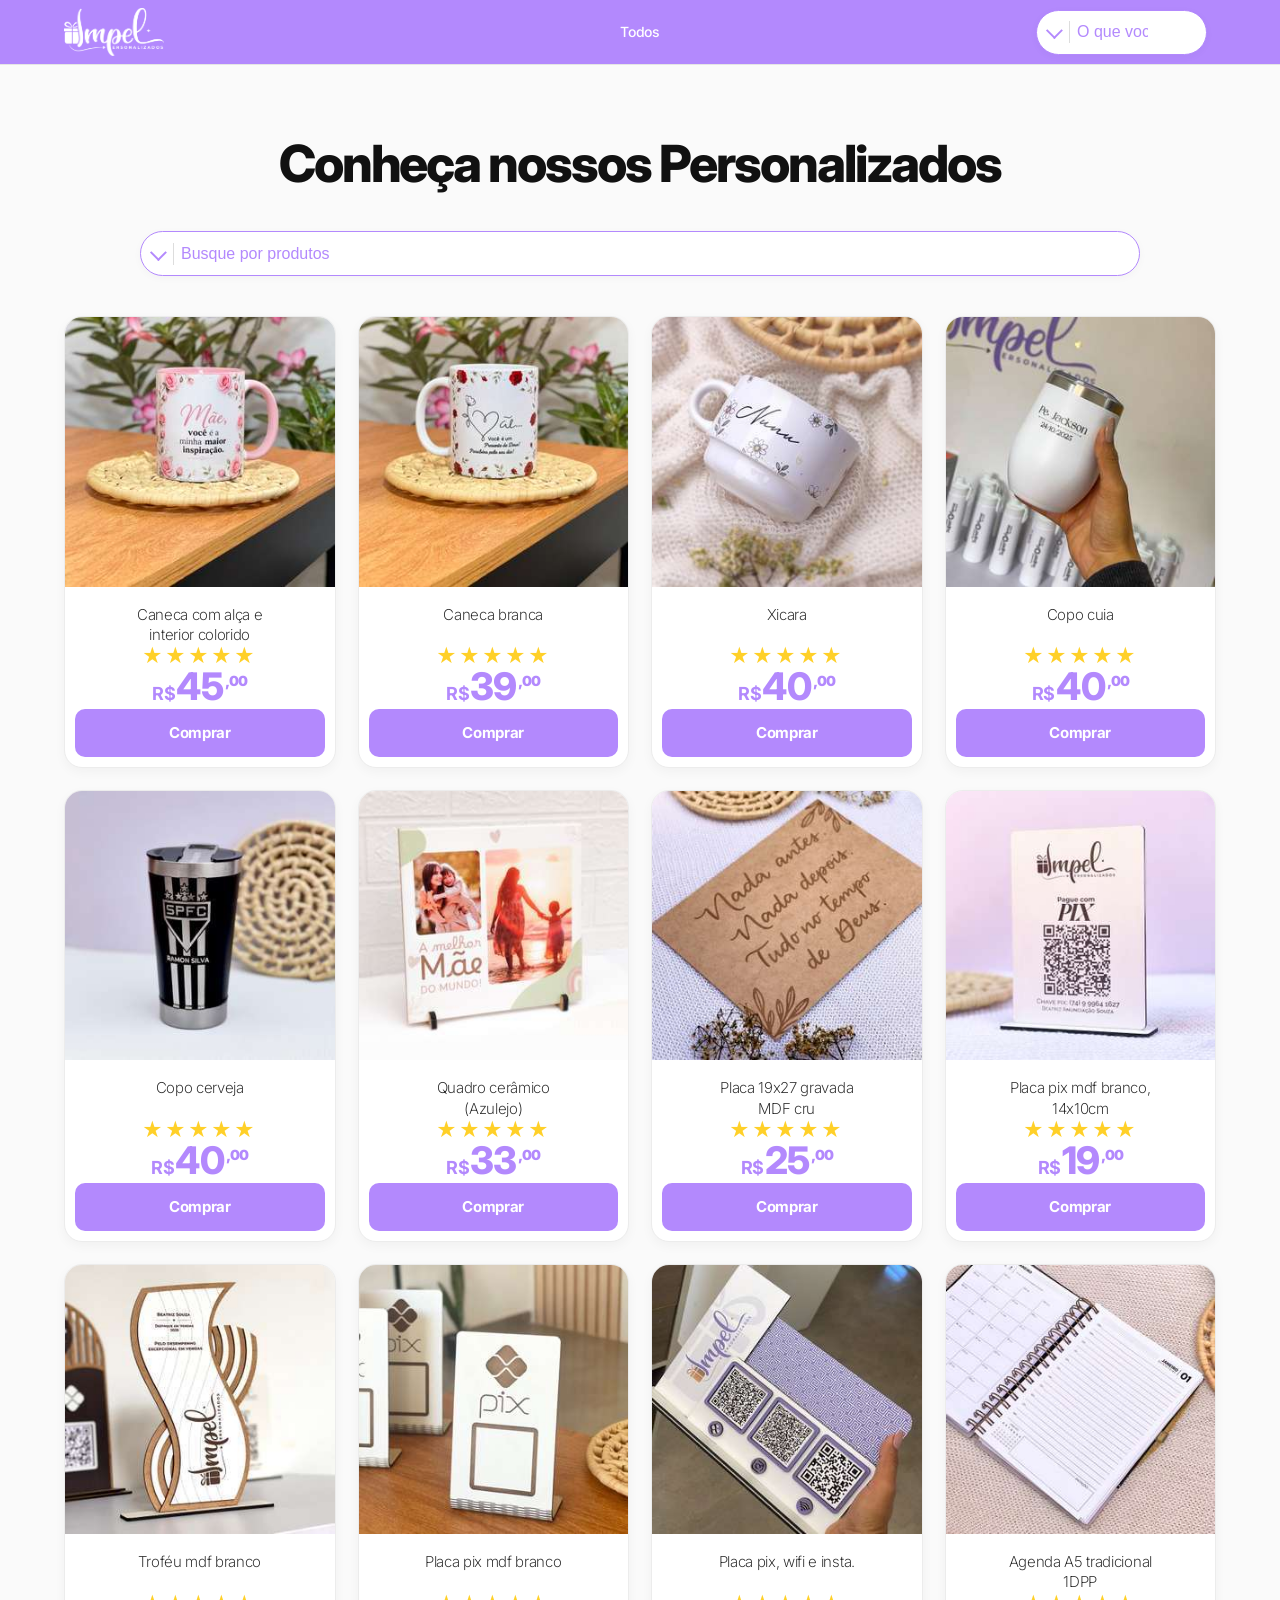
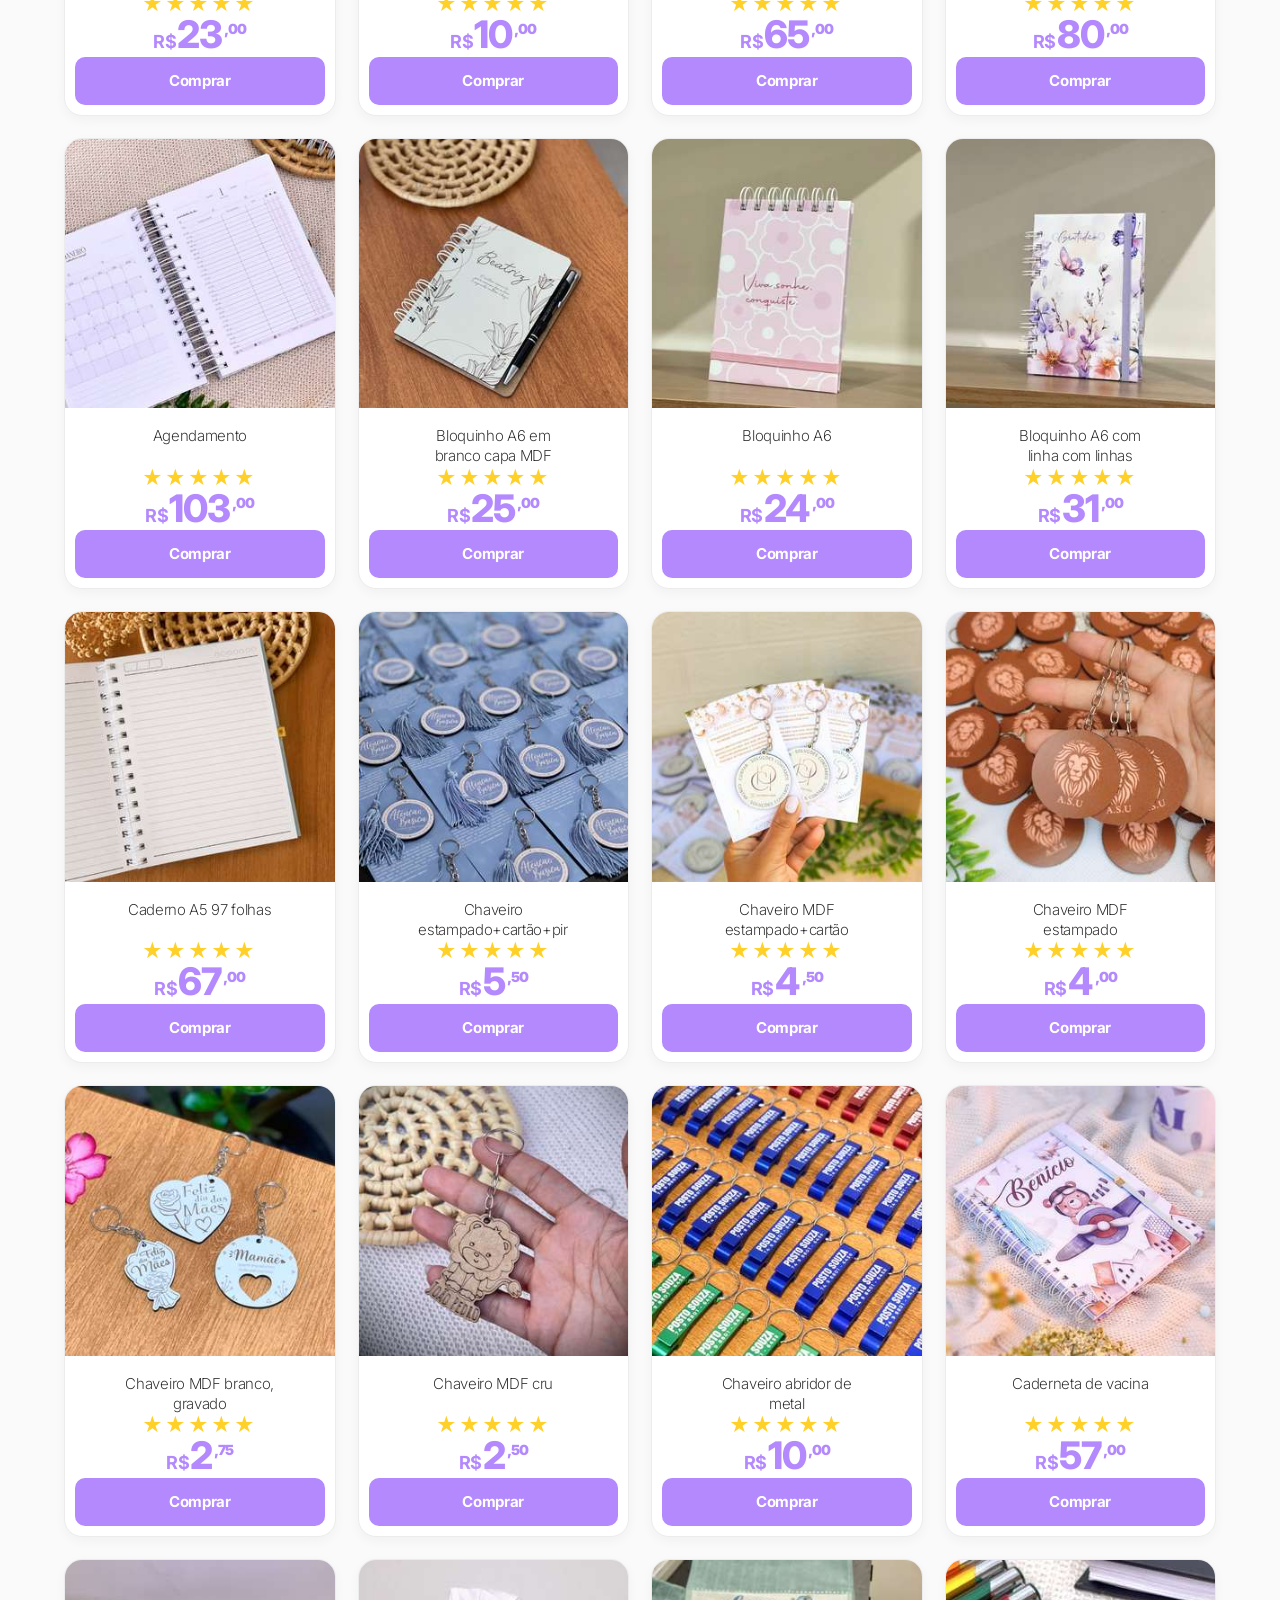
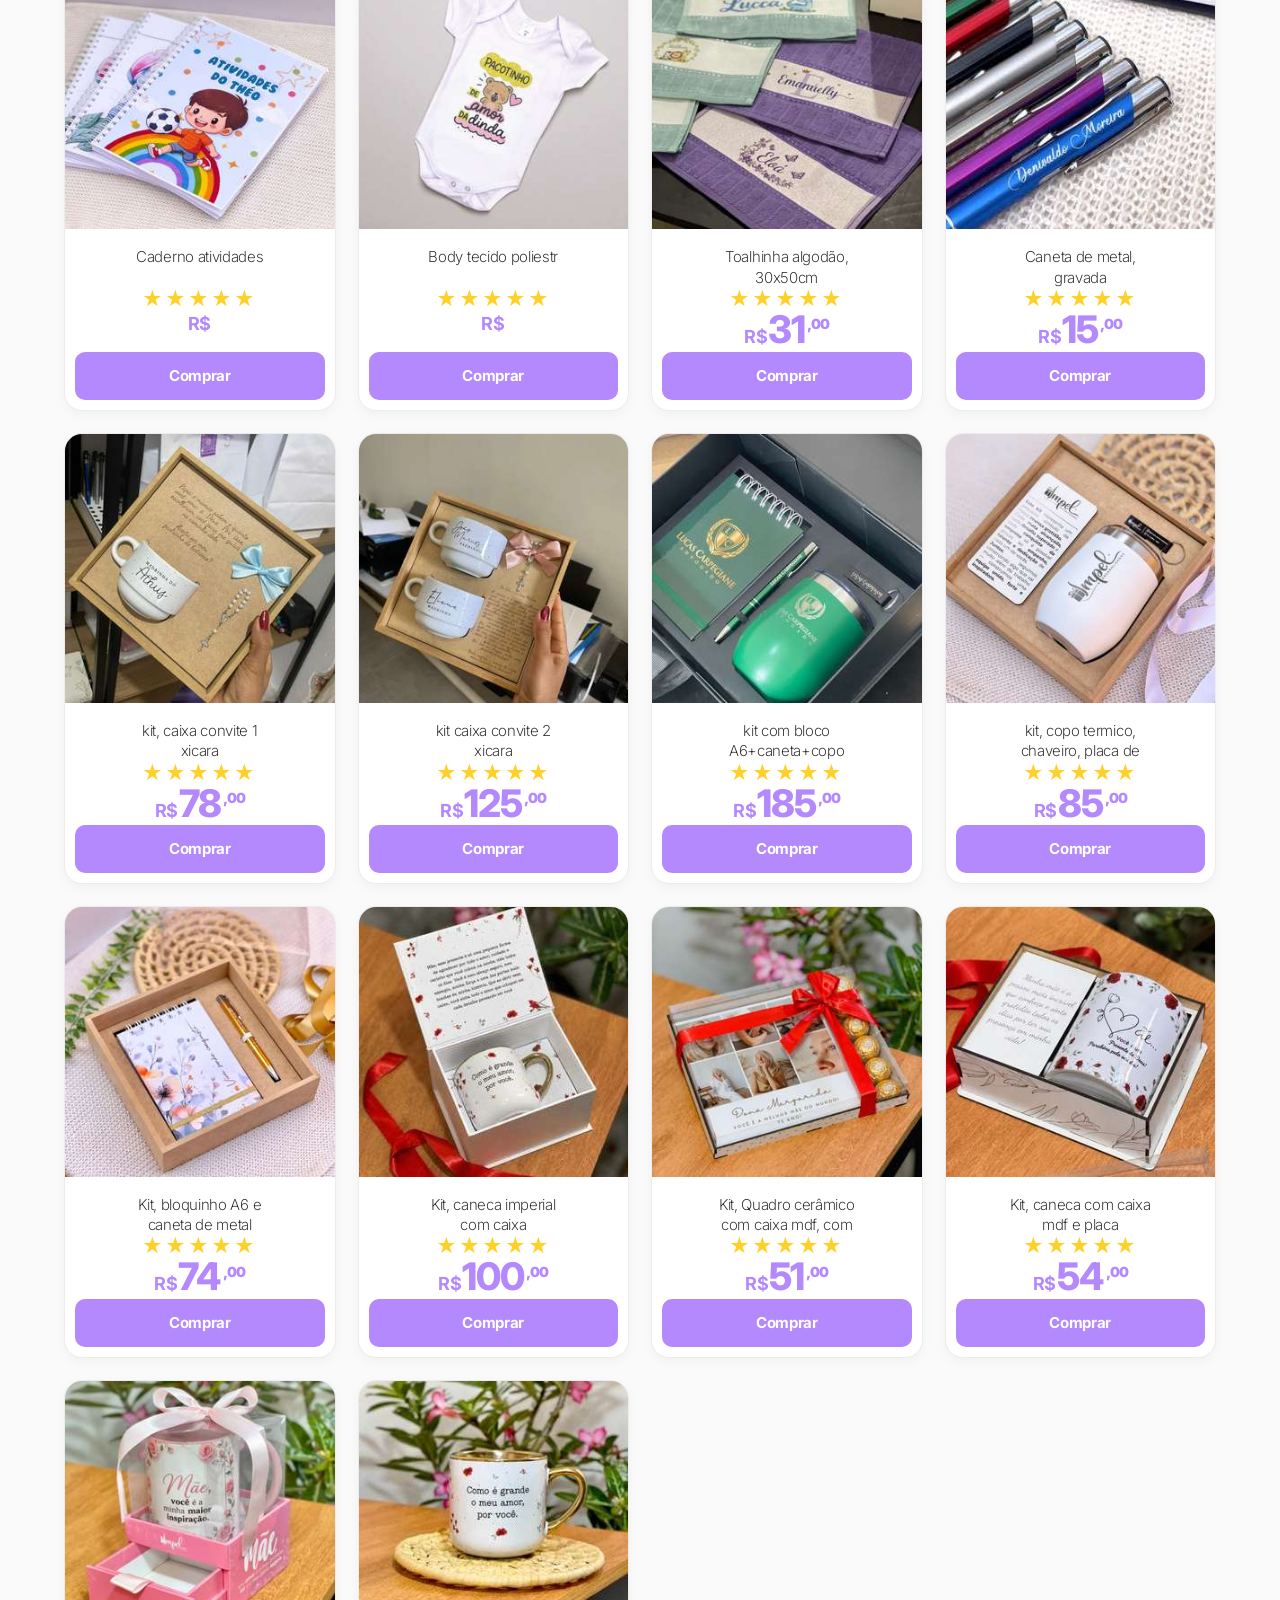
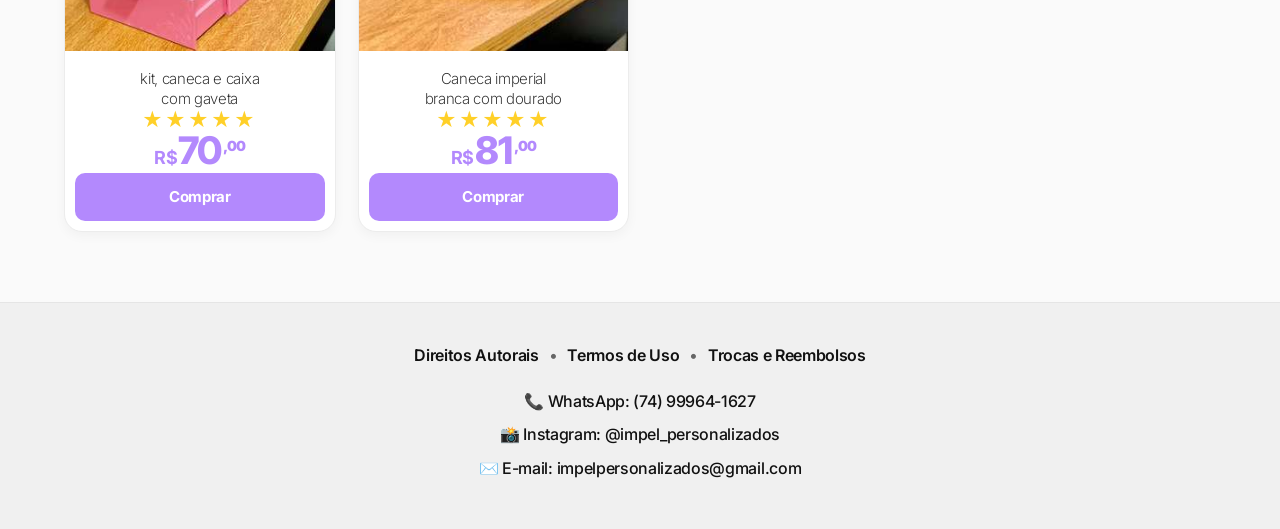
==== commit 2e00e688: "Add files via upload" ====
--- a/index.html
+++ b/index.html
@@ -1,186 +1,335 @@
-<!DOCTYPE html>
-<html lang="pt-br">
-
-<head>
-    <meta charset="UTF-8">
-    <meta name="viewport" content="width=device-width, initial-scale=1.0">
-    <title>Impel - Catalogo</title>
-
-    <!--
-
-    TemplateMo 618 The Catalyst
-
-    https://templatemo.com/tm-618-the-catalyst
-
-    Silver & Acid Light-Mode SaaS Landing Page
-
-    -->
-
-    <!-- Google Fonts -->
-    <link rel="preconnect" href="https://fonts.googleapis.com">
-    <link rel="preconnect" href="https://fonts.gstatic.com" crossorigin>
-    <link href="https://fonts.googleapis.com/css2?family=Inter:wght@400;500;600;700;800;900&display=swap"
-        rel="stylesheet">
-
-    <!-- Template CSS -->
-    <link rel="stylesheet" href="templatemo-catalyst-style.css">
-</head>
-
-<body>
-
-    <!-- ===== NAVIGATION ===== -->
-    <nav class="nav" role="navigation" aria-label="Main navigation">
-        <div class="nav-inner">
-            <a href="#" class="nav-logo" aria-label="Catalyst Home">
-                <span class="nav-logo-mark">
-                    <img src="img/logo.png" alt="Impel Personalizados">
-                </span>
-                Impel Personalizados
-            </a>
-            <ul class="nav-links" id="navLinks">
-
-                <li>
-                    <a href="#" onclick="filtrarCategoria('todos'); irParaProdutos(event)">
-                        Todos
-                    </a>
-                </li>
-
-            </ul>
-            <div class="nav-cta">
-
-            </div>
-            <button class="nav-toggle" id="navToggle" aria-label="Toggle menu" aria-expanded="false">
-                <span></span>
-            </button>
-        </div>
-    </nav>
-
-    <!-- ===== SECTION 1: HERO ===== -->
-    <section class="hero">
-        <!--<div class="container">
-
-            <h1 class="reveal">Seja bem-vindos à <span class="accent-word">Impel 😊</span></h1>
-            <p class="hero-sub reveal">Aqui você encontrará produtos desenvolvidos com qualidade, atenção aos detalhes e
-                um toque especial para tornar cada peça única. Nosso compromisso é oferecer soluções que unam beleza,
-                funcionalidade e bom gosto, sempre pensando em superar suas expectativas.</p>
-            <div class="hero-actions reveal">
-            </div>
-        </div>-->
-
-        <div class="banner-home">
-
-            <div class="banner-track" id="bannerTrack">
-
-
-                <img src="banner/6.jpg" alt="Banner Impel">
-
-
-                <img src="banner/Brown Aesthetic Fashion Sale Billboard Landscape (1).jpg" alt="Banner Impel">
-
-                <!-- BANNERS AQUI -->
-
-            </div>
-
-            <div class="banner-track-mobile" id="bannerTrackMobile">
-
-
-
-
-
-
-
-
-
-
-
-
-
-
-                <img src="bannercel/416834285_d4eb40a8-93e6-4024-90cc-aa313442f79c.jpg" alt="Banner Mobile Impel">
-
+<!DOCTYPE html>
+<html lang="pt-br">
+
+<head>
+    <meta charset="UTF-8">
+    <meta name="viewport" content="width=device-width, initial-scale=1.0">
+    <title>Impel - Catalogo</title>
+
+    <!--
+
+    TemplateMo 618 The Catalyst
+
+    https://templatemo.com/tm-618-the-catalyst
+
+    Silver & Acid Light-Mode SaaS Landing Page
+
+    -->
+
+    <!-- Google Fonts -->
+    <link rel="preconnect" href="https://fonts.googleapis.com">
+    <link rel="preconnect" href="https://fonts.gstatic.com" crossorigin>
+    <link href="https://fonts.googleapis.com/css2?family=Inter:wght@400;500;600;700;800;900&display=swap"
+        rel="stylesheet">
+
+    <!-- Template CSS -->
+    <link rel="stylesheet" href="templatemo-catalyst-style.css">
+</head>
+
+<body>
+
+    <!-- ===== NAVIGATION ===== -->
+    <nav class="nav" role="navigation" aria-label="Main navigation">
+        <div class="nav-inner">
+            <a href="#" class="nav-logo" aria-label="Catalyst Home">
+                <span class="nav-logo-mark">
+                    <img src="logo.png" alt="Impel Personalizados">
+                </span>
+                <!--Impel Personalizados-->
+            </a>
+            <ul class="nav-links" id="navLinks">
+
+                <li>
+                    <a href="#" onclick="filtrarCategoria('todos'); fecharMenuCategorias(event)">
+                        Todos
+                    </a>
+                </li>
+
+            </ul>
+            <div class="nav-cta" id="navSearchArea">
+                <div class="busca-wrapper busca-nav" id="buscaNav">
+                    <div class="busca-box">
+
+                        <button class="btn-abrir-filtro" onclick="abrirFiltro()">
+                            <span class="texto-filtro">Filtros</span>
+                        </button>
+
+                        <input type="text" id="buscarProdutoNav" placeholder="O que você procura?">
+
+                    </div>
+                </div>
+            </div>
+            <button class="nav-toggle" id="navToggle" aria-label="Toggle menu" aria-expanded="false">
+                <span></span>
+            </button>
+        </div>
+    </nav>
+
+    <!-- ===== SECTION 1: HERO ===== -->
+    <section class="hero">
+        <!--<div class="container">
+
+            <h1 class="reveal">Seja bem-vindos à <span class="accent-word">Impel 😊</span></h1>
+            <p class="hero-sub reveal">Aqui você encontrará produtos desenvolvidos com qualidade, atenção aos detalhes e
+                um toque especial para tornar cada peça única. Nosso compromisso é oferecer soluções que unam beleza,
+                funcionalidade e bom gosto, sempre pensando em superar suas expectativas.</p>
+            <div class="hero-actions reveal">
+            </div>
+        </div>-->
+
+        <div class="banner-home">
+
+            <div class="banner-track" id="bannerTrack">
+
+
+
+
+
+
+
+
+
+
+                <!-- BANNERS AQUI -->
+
+            </div>
+
+            <div class="banner-track-mobile" id="bannerTrackMobile">
+
+
+
+
+
+
+
+
+
+
+
+
+
+
+
+
+
+
+
+
+
+
+
+
+
+                <!-- BANNERS CEL AQUI -->
+
+            </div>
+
+            <div class="banner-dots" id="bannerDots"></div>
+
+        </div>
+
+    </section>
+
+    <!-- ===== SECTION 2: PRODUTOS ===== -->
+    <section id="secao2" class="produtos">
+
+        <div class="container">
+
+            <div class="section-header">
+                <h2 class="section-title">Conheça nossos Personalizados</h2>
+            </div>
+
+            <div class="filtros-produtos">
+
+                <div class="busca-wrapper busca-original" id="buscaWrapper">
+
+                    <div class="busca-box">
+
+                        <button class="btn-abrir-filtro" onclick="abrirFiltro()">
+                            <span class="texto-filtro">Filtros</span>
+                        </button>
+
+                        <input type="text" id="buscarProdutoPagina" placeholder="Busque por produtos">
+
+                    </div>
+
+
+                </div>
+
+            </div>
+
+            <div class="produtos-container">
+
+
+
+
+
+
+
+
+
+
+
+
+
+
+
+
+
+
+
+
+
+
+
+
+
+
+
+
+
+
+
+
+
+
+
+
+
+
+
+
+
+
+
+
+
+
+
+
+
+
+
+
+
+
+
+
+
+
+
+
+
+
+
+
+
+
+
+
+
+
+
+
+
+
+
+
+
+
+
+
+
+
+
+
+
+
+
+
+
+
+
+
+
+
+
+
+
+
+
+
+
+
+
+
+
+
+
+
+
+
+
+
+
+
+
+
+
+
+
+
+
+
+
+
+
+
+
+
+
+
+
+
+
+
+
+
+
+
+
+
+
+
+
                 
-<img src="bannercel/ChatGPT Image 30_04_2026, 18_35_19.jpg" alt="Banner Mobile Impel">
-
-
-<img src="bannercel/01.jpg" alt="Banner Mobile Impel">
-
-
-<img src="bannercel/IMG_1465.jpg" alt="Banner Mobile Impel">
-
-<!-- BANNERS CEL AQUI -->
-
-            </div>
-
-            <div class="banner-dots" id="bannerDots"></div>
-
-        </div>
-
-    </section>
-
-    <!-- ===== SECTION 2: PRODUTOS ===== -->
-    <section id="secao2" class="produtos">
-
-        <div class="container">
-
-            <div class="section-header reveal">
-                <h2 class="section-title">
-                    Conheça nossos Personalizados
-                </h2>
-            </div>
-
-            <div class="filtros-produtos">
-
-
-                <div class="busca-box">
-                    <input type="text" id="buscarProduto" placeholder="Buscar produto...">
-                </div>
-
-                <button class="btn-abrir-filtro btn-acid" onclick="abrirFiltro()">
-                    <img src="https://cdn-icons-png.flaticon.com/512/6488/6488674.png" alt="Filtro">
-                    <span class="texto-filtro">Filtrar</span>
-                </button>
-
-            </div>
-
-            <div class="produtos-container">
-
-
-
-
-
-
-
-
-
-
-
-
-
-
-
-
-
-
-
-
-
-
-
-
-
-                
-
-
-<a href="https://wa.me/557499641627?text=Quero%20o%20produto%20Placa%20PIX%20simples%20-%2014x10cm" target="_blank" class="produto-link" data-categoria="kits">
-    <div class="produto">
-
-        <div class="produto-favorito">♡</div>
-
-        <img src="img/WhatsApp Image 2025-09-06 at 13.04.14.jpeg" alt="Placa PIX simples - 14x10cm">
-
-        <div class="produto-info">
-
-            <h3>Placa PIX simples - 14x10cm</h3>
+
+<a href="https://wa.me/557499641627?text=Quero%20o%20produto%20Caneca%20com%20al%C3%A7a%20e%20interior%20colorido" target="_blank" class="produto-link" data-categoria="copos" data-descricao="cerâmica 325ml">
+     <div class="produto">
+
+        
+
+<div class="produto-favorito">♡</div>
+
+<div class="produto-galeria" data-imagens="WhatsApp Image 2026-05-05 at 14.22.15.jpeg">
+
+    <div class="produto-galeria-imagens">
+        
+            <img src="thumbs/WhatsApp Image 2026-05-05 at 14.22.15.jpeg" alt="Caneca com alça e interior colorido">
+        
+    </div>
+
+    <div class="produto-bolinhas">
+        
+            <span class="produto-bolinha ativa"></span>
+        
+    </div>
+
+</div>
+
+<div class="produto-info">
+
+            <h3>Caneca com alça e interior colorido</h3>
 
             <div class="produto-stars">★★★★★</div>
 
@@ -188,18 +337,18 @@
               <span class="produto-moeda">R$</span>
               <span class="produto-valor">
                  
-        20
-        <span class="centavos">,55</span>
+        45
+        <span class="centavos">,00</span>
     
                  </span>
-              <span class="produto-pix">no pix</span>
+              
             </div>
 
            
 
            
 
-            <div class="produto-parcela">até <strong>3x Sem Juros</strong></div>
+            
 
             <span class="btn-comprar">Comprar</span>
 
@@ -208,35 +357,591 @@
     </div>
 </a>
 
-
-
-
-
-
-
-
-
-
-
-
-
-
-
-
-
-
+
+
+
+                <a href="https://wa.me/557499641627?text=Quero%20o%20produto%20Caneca%20branca" target="_blank"
+                    class="produto-link" data-descricao="ceramica 325ml" data-categoria="copos">
+                    <div class="produto">
+
+
+
+                        <div class="produto-favorito">♡</div>
+
+                        <div class="produto-galeria" data-imagens="WhatsApp Image 2026-05-05 at 14.22.15 (1).jpeg">
+
+                            <img src="thumbs/WhatsApp Image 2026-05-05 at 14.22.15 (1).jpeg" alt="Caneca branca">
+
+
+                            <div class="produto-bolinhas">
+
+                                <span class="produto-bolinha ativa"></span>
+
+                            </div>
+                        </div>
+
+
+                        <div class="produto-info">
+
+                            <h3>Caneca branca</h3>
+
+                            <div class="produto-stars">★★★★★</div>
+
+                            <div class="produto-preco">
+                                <span class="produto-moeda">R$</span>
+                                <span class="produto-valor">
+                                    39
+                                    <span class="centavos">,00</span>
+                                </span>
+
+                            </div>
+
+
+
+
+
+                            <span class="btn-comprar">Comprar</span>
+
+                        </div>
+
+                    </div>
+                </a>
+
+
+                <a href="https://wa.me/557499641627?text=Quero%20o%20produto%20Xicara" target="_blank"
+                    class="produto-link" data-descricao="cerâmica 150ml" data-categoria="todos">
+                    <div class="produto">
+
+
+
+                        <div class="produto-favorito">♡</div>
+
+                        <div class="produto-galeria" data-imagens="WhatsApp Image 2025-07-26 at 08.37.10.jpg">
+
+                            <img src="thumbs/WhatsApp Image 2025-07-26 at 08.37.10.jpg" alt="Xicara">
+
+
+                            <div class="produto-bolinhas">
+
+                                <span class="produto-bolinha ativa"></span>
+
+                            </div>
+                        </div>
+
+
+                        <div class="produto-info">
+
+                            <h3>Xicara</h3>
+
+                            <div class="produto-stars">★★★★★</div>
+
+                            <div class="produto-preco">
+                                <span class="produto-moeda">R$</span>
+                                <span class="produto-valor">
+                                    40
+                                    <span class="centavos">,00</span>
+                                </span>
+
+                            </div>
+
+
+
+
+
+                            <span class="btn-comprar">Comprar</span>
+
+                        </div>
+
+                    </div>
+                </a>
+
+
+                <a href="https://wa.me/557499641627?text=Quero%20o%20produto%20Copo%20cuia" target="_blank"
+                    class="produto-link" data-descricao="Aço inox" data-categoria="todos">
+                    <div class="produto">
+
+
+
+                        <div class="produto-favorito">♡</div>
+
+                        <div class="produto-galeria" data-imagens="WhatsApp Image 2025-10-28 at 14.32.16.jpg">
+
+                            <img src="thumbs/WhatsApp Image 2025-10-28 at 14.32.16.jpg" alt="Copo cuia">
+
+
+                            <div class="produto-bolinhas">
+
+                                <span class="produto-bolinha ativa"></span>
+
+                            </div>
+                        </div>
+
+
+                        <div class="produto-info">
+
+                            <h3>Copo cuia</h3>
+
+                            <div class="produto-stars">★★★★★</div>
+
+                            <div class="produto-preco">
+                                <span class="produto-moeda">R$</span>
+                                <span class="produto-valor">
+                                    40
+                                    <span class="centavos">,00</span>
+                                </span>
+
+                            </div>
+
+
+
+
+
+                            <span class="btn-comprar">Comprar</span>
+
+                        </div>
+
+                    </div>
+                </a>
+
+
+                <a href="https://wa.me/557499641627?text=Quero%20o%20produto%20Copo%20cerveja" target="_blank"
+                    class="produto-link" data-descricao="" data-categoria="copos">
+                    <div class="produto">
+
+
+
+                        <div class="produto-favorito">♡</div>
+
+                        <div class="produto-galeria" data-imagens="WhatsApp Image 2025-08-15 at 17.50.48.jpeg">
+
+                            <img src="thumbs/WhatsApp Image 2025-08-15 at 17.50.48.jpeg" alt="Copo cerveja">
+
+
+                            <div class="produto-bolinhas">
+
+                                <span class="produto-bolinha ativa"></span>
+
+                            </div>
+                        </div>
+
+
+                        <div class="produto-info">
+
+                            <h3>Copo cerveja</h3>
+
+                            <div class="produto-stars">★★★★★</div>
+
+                            <div class="produto-preco">
+                                <span class="produto-moeda">R$</span>
+                                <span class="produto-valor">
+                                    40
+                                    <span class="centavos">,00</span>
+                                </span>
+
+                            </div>
+
+
+
+
+
+                            <span class="btn-comprar">Comprar</span>
+
+                        </div>
+
+                    </div>
+                </a>
+
+
+
+
+                <a href="https://wa.me/557499641627?text=Quero%20o%20produto%20Quadro%20cer%C3%A2mico%20(Azulejo)"
+                    target="_blank" class="produto-link" data-categoria="copos" data-descricao="">
+                    <div class="produto">
+
+
+
+                        <div class="produto-favorito">♡</div>
+
+                        <div class="produto-galeria" data-imagens="1746124754567.jpg">
+
+                            <img src="thumbs/1746124754567.jpg" alt="Quadro cerâmico (Azulejo)">
+
+
+                            <div class="produto-bolinhas">
+
+                                <span class="produto-bolinha ativa"></span>
+
+                            </div>
+                        </div>
+
+
+                        <div class="produto-info">
+
+                            <h3>Quadro cerâmico (Azulejo)</h3>
+
+                            <div class="produto-stars">★★★★★</div>
+
+                            <div class="produto-preco">
+                                <span class="produto-moeda">R$</span>
+                                <span class="produto-valor">
+
+                                    33
+                                    <span class="centavos">,00</span>
+
+                                </span>
+
+                            </div>
+
+
+
+
+
+
+
+                            <span class="btn-comprar">Comprar</span>
+
+                        </div>
+
+                    </div>
+                </a>
+
+
+
+
+
+
+
+
+                <a href="https://wa.me/557499641627?text=Quero%20o%20produto%20Placa%2019x27%20gravada%20MDF%20cru"
+                    target="_blank" class="produto-link" data-categoria="quadros e placas" data-descricao="mdf">
+                    <div class="produto">
+
+
+
+                        <div class="produto-favorito">♡</div>
+
+                        <div class="produto-galeria" data-imagens="WhatsApp Image 2025-09-01 at 17.14.46.jpg">
+
+                            <img src="thumbs/WhatsApp Image 2025-09-01 at 17.14.46.jpg"
+                                alt="Placa 19x27 gravada MDF cru">
+
+
+                            <div class="produto-bolinhas">
+
+                                <span class="produto-bolinha ativa"></span>
+
+                            </div>
+                        </div>
+
+
+                        <div class="produto-info">
+
+                            <h3>Placa 19x27 gravada MDF cru</h3>
+
+                            <div class="produto-stars">★★★★★</div>
+
+                            <div class="produto-preco">
+                                <span class="produto-moeda">R$</span>
+                                <span class="produto-valor">
+
+                                    25
+                                    <span class="centavos">,00</span>
+
+                                </span>
+
+                            </div>
+
+
+
+
+
+
+
+                            <span class="btn-comprar">Comprar</span>
+
+                        </div>
+
+                    </div>
+                </a>
+
+
+
+
+
+
+
+
+
+                <a href="https://wa.me/557499641627?text=Quero%20o%20produto%20Placa%20pix%20mdf%20branco%2C%2014x10cm"
+                    target="_blank" class="produto-link" data-categoria="quadros e placas" data-descricao="">
+                    <div class="produto">
+
+
+
+                        <div class="produto-favorito">♡</div>
+
+                        <div class="produto-galeria" data-imagens="WhatsApp Image 2025-09-06 at 13.04.14.jpeg">
+
+                            <img src="thumbs/WhatsApp Image 2025-09-06 at 13.04.14.jpeg"
+                                alt="Placa pix mdf branco, 14x10cm">
+
+
+                            <div class="produto-bolinhas">
+
+                                <span class="produto-bolinha ativa"></span>
+
+                            </div>
+                        </div>
+
+
+                        <div class="produto-info">
+
+                            <h3>Placa pix mdf branco, 14x10cm</h3>
+
+                            <div class="produto-stars">★★★★★</div>
+
+                            <div class="produto-preco">
+                                <span class="produto-moeda">R$</span>
+                                <span class="produto-valor">
+
+                                    19
+                                    <span class="centavos">,00</span>
+
+                                </span>
+
+                            </div>
+
+
+
+
+
+
+
+                            <span class="btn-comprar">Comprar</span>
+
+                        </div>
+
+                    </div>
+                </a>
+
+
+
+
+
+
+
+
+                <a href="https://wa.me/557499641627?text=Quero%20o%20produto%20Trof%C3%A9u%20mdf%20branco"
+                    target="_blank" class="produto-link" data-categoria="quadros e placas" data-descricao="homenagem">
+                    <div class="produto">
+
+
+
+                        <div class="produto-favorito">♡</div>
+
+                        <div class="produto-galeria" data-imagens="WhatsApp Image 2025-09-13 at 10.49.04.jpeg">
+
+                            <img src="thumbs/WhatsApp Image 2025-09-13 at 10.49.04.jpeg" alt="Troféu mdf branco">
+
+
+                            <div class="produto-bolinhas">
+
+                                <span class="produto-bolinha ativa"></span>
+
+                            </div>
+                        </div>
+
+
+                        <div class="produto-info">
+
+                            <h3>Troféu mdf branco</h3>
+
+                            <div class="produto-stars">★★★★★</div>
+
+                            <div class="produto-preco">
+                                <span class="produto-moeda">R$</span>
+                                <span class="produto-valor">
+
+                                    23
+                                    <span class="centavos">,00</span>
+
+                                </span>
+
+                            </div>
+
+
+
+
+
+
+
+                            <span class="btn-comprar">Comprar</span>
+
+                        </div>
+
+                    </div>
+                </a>
+
+
+
+
+
+
+
+
+
+                <a href="https://wa.me/557499641627?text=Quero%20o%20produto%20Placa%20pix%20mdf%20branco"
+                    target="_blank" class="produto-link" data-categoria="quadros e placas" data-descricao="">
+                    <div class="produto">
+
+
+
+                        <div class="produto-favorito">♡</div>
+
+                        <div class="produto-galeria" data-imagens="WhatsApp Image 2026-05-05 at 15.07.53.jpeg">
+
+                            <img src="thumbs/WhatsApp Image 2026-05-05 at 15.07.53.jpeg" alt="Placa pix mdf branco">
+
+
+                            <div class="produto-bolinhas">
+
+                                <span class="produto-bolinha ativa"></span>
+
+                            </div>
+                        </div>
+
+
+                        <div class="produto-info">
+
+                            <h3>Placa pix mdf branco</h3>
+
+                            <div class="produto-stars">★★★★★</div>
+
+                            <div class="produto-preco">
+                                <span class="produto-moeda">R$</span>
+                                <span class="produto-valor">
+
+                                    10
+                                    <span class="centavos">,00</span>
+
+                                </span>
+
+                            </div>
+
+
+
+
+
+
+
+                            <span class="btn-comprar">Comprar</span>
+
+                        </div>
+
+                    </div>
+                </a>
+
+
+
+
+
+
+
+
+
+                <a href="https://wa.me/557499641627?text=Quero%20o%20produto%20Placa%20pix%2C%20wifi%20e%20insta."
+                    target="_blank" class="produto-link" data-categoria="quadros e placas" data-descricao="">
+                    <div class="produto">
+
+
+
+                        <div class="produto-favorito">♡</div>
+
+                        <div class="produto-galeria" data-imagens="WhatsApp Image 2026-05-05 at 15.19.30.jpeg">
+
+                            <img src="thumbs/WhatsApp Image 2026-05-05 at 15.19.30.jpeg" alt="Placa pix, wifi e insta.">
+
+
+                            <div class="produto-bolinhas">
+
+                                <span class="produto-bolinha ativa"></span>
+
+                            </div>
+                        </div>
+
+
+                        <div class="produto-info">
+
+                            <h3>Placa pix, wifi e insta.</h3>
+
+                            <div class="produto-stars">★★★★★</div>
+
+                            <div class="produto-preco">
+                                <span class="produto-moeda">R$</span>
+                                <span class="produto-valor">
+
+                                    65
+                                    <span class="centavos">,00</span>
+
+                                </span>
+
+                            </div>
+
+
+
+
+
+
+
+                            <span class="btn-comprar">Comprar</span>
+
+                        </div>
+
+                    </div>
+                </a>
+
+
+
+
+
+
+
+
+
+
+
                 
 
-<a href="https://wa.me/557499641627?text=Quero%20o%20produto%20Quadro%20Ceramico%20com%20Caixa%20MDF%20com%20espa%C3%A7o%20para%20doces" target="_blank" class="produto-link" data-categoria="kits">
-    <div class="produto">
-
-        <div class="produto-favorito">♡</div>
-
-        <img src="img/ChatGPT Image 30_04_2026, 18_35_19.jpg" alt="Quadro Ceramico com Caixa MDF com espaço para doces">
-
-        <div class="produto-info">
-
-            <h3>Quadro Ceramico com Caixa MDF com espaço para doces</h3>
+<a href="https://wa.me/557499641627?text=Quero%20o%20produto%20Agenda%20A5%20tradicional%201DPP" target="_blank" class="produto-link" data-categoria="cadernos e blocos" data-descricao="">
+     <div class="produto">
+
+        
+
+<div class="produto-favorito">♡</div>
+
+<div class="produto-galeria" data-imagens="WhatsApp Image 2025-11-12 at 06.34.45 (1).jpeg|WhatsApp Image 2025-11-12 at 06.34.45 (2).jpeg">
+
+    <div class="produto-galeria-imagens">
+        
+            <img src="thumbs/WhatsApp Image 2025-11-12 at 06.34.45 (1).jpeg" alt="Agenda A5 tradicional 1DPP">
+        
+            <img src="thumbs/WhatsApp Image 2025-11-12 at 06.34.45 (2).jpeg" alt="Agenda A5 tradicional 1DPP">
+        
+    </div>
+
+    <div class="produto-bolinhas">
+        
+            <span class="produto-bolinha ativa"></span>
+        
+            <span class="produto-bolinha "></span>
+        
+    </div>
+
+</div>
+
+<div class="produto-info">
+
+            <h3>Agenda A5 tradicional 1DPP</h3>
 
             <div class="produto-stars">★★★★★</div>
 
@@ -244,11 +949,11 @@
               <span class="produto-moeda">R$</span>
               <span class="produto-valor">
                  
-        32
-        <span class="centavos">,50</span>
+        80
+        <span class="centavos">,00</span>
     
                  </span>
-              <span class="produto-pix">no pix</span>
+              
             </div>
 
            
@@ -264,28 +969,49 @@
     </div>
 </a>
 
-
-
-
-
-
-
-
-
-
-
+
+
+
+
+
+
+
+
+
+
+
+
                 
-
-<a href="https://wa.me/557499641627?text=Quero%20o%20produto%20Copo%20quencher" target="_blank" class="produto-link" data-categoria="canecas">
-    <div class="produto">
-
-        <div class="produto-favorito">♡</div>
-
-        <img src="img/WhatsApp Image 2025-08-13 at 14.13.20.jpeg" alt="Copo quencher">
-
-        <div class="produto-info">
-
-            <h3>Copo quencher</h3>
+<a href="https://wa.me/557499641627?text=Quero%20o%20produto%20Agendamento" target="_blank" class="produto-link" data-categoria="cadernos e blocos" data-descricao="caderno agenda salão manicure">
+     <div class="produto">
+
+        
+
+<div class="produto-favorito">♡</div>
+
+<div class="produto-galeria" data-imagens="WhatsApp Image 2025-11-12 at 06.34.46 (1).jpeg|WhatsApp Image 2025-11-12 at 06.35.16 (1).jpeg">
+
+    <div class="produto-galeria-imagens">
+        
+            <img src="thumbs/WhatsApp Image 2025-11-12 at 06.34.46 (1).jpeg" alt="Agendamento">
+        
+            <img src="thumbs/WhatsApp Image 2025-11-12 at 06.35.16 (1).jpeg" alt="Agendamento">
+        
+    </div>
+
+    <div class="produto-bolinhas">
+        
+            <span class="produto-bolinha ativa"></span>
+        
+            <span class="produto-bolinha "></span>
+        
+    </div>
+
+</div>
+
+<div class="produto-info">
+
+            <h3>Agendamento</h3>
 
             <div class="produto-stars">★★★★★</div>
 
@@ -293,11 +1019,11 @@
               <span class="produto-moeda">R$</span>
               <span class="produto-valor">
                  
-        31
-        <span class="centavos">,20</span>
+        103
+        <span class="centavos">,00</span>
     
                  </span>
-              <span class="produto-pix">no pix</span>
+              
             </div>
 
            
@@ -312,479 +1038,2204 @@
 
     </div>
 </a>
-
-
-
-                <!-- PRODUTOS AQUI -->
-
+
+
+
+
+
+
+
+
+
+
+
+
+                <a href="https://wa.me/557499641627?text=Quero%20o%20produto%20Bloquinho%20A6%20em%20branco%20capa%20MDF"
+                    target="_blank" class="produto-link" data-categoria="cadernos e blocos" data-descricao="">
+                    <div class="produto">
+
+
+
+                        <div class="produto-favorito">♡</div>
+
+                        <div class="produto-galeria" data-imagens="WhatsApp Image 2026-05-05 at 15.07.54.jpeg">
+
+                            <img src="thumbs/WhatsApp Image 2026-05-05 at 15.07.54.jpeg"
+                                alt="Bloquinho A6 em branco capa MDF">
+
+
+                            <div class="produto-bolinhas">
+
+                                <span class="produto-bolinha ativa"></span>
+
+                            </div>
+                        </div>
+
+
+                        <div class="produto-info">
+
+                            <h3>Bloquinho A6 em branco capa MDF</h3>
+
+                            <div class="produto-stars">★★★★★</div>
+
+                            <div class="produto-preco">
+                                <span class="produto-moeda">R$</span>
+                                <span class="produto-valor">
+
+                                    25
+                                    <span class="centavos">,00</span>
+
+                                </span>
+
+                            </div>
+
+
+
+
+
+
+
+                            <span class="btn-comprar">Comprar</span>
+
+                        </div>
+
+                    </div>
+                </a>
+
+
+
+
+
+
+
+
+
+
+
+
+
+
+
+                <a href="https://wa.me/557499641627?text=Quero%20o%20produto%20Bloquinho%20A6%20" target="_blank"
+                    class="produto-link" data-categoria="cadernos e blocos" data-descricao="branco    em branco">
+                    <div class="produto">
+
+
+
+                        <div class="produto-favorito">♡</div>
+
+                        <div class="produto-galeria" data-imagens="WhatsApp Image 2026-01-06 at 18.29.45.jpeg">
+
+                            <img src="thumbs/WhatsApp Image 2026-01-06 at 18.29.45.jpeg" alt="Bloquinho A6">
+
+
+                            <div class="produto-bolinhas">
+
+                                <span class="produto-bolinha ativa"></span>
+
+                            </div>
+                        </div>
+
+
+                        <div class="produto-info">
+
+                            <h3>Bloquinho A6 </h3>
+
+                            <div class="produto-stars">★★★★★</div>
+
+                            <div class="produto-preco">
+                                <span class="produto-moeda">R$</span>
+                                <span class="produto-valor">
+
+                                    24
+                                    <span class="centavos">,00</span>
+
+                                </span>
+
+                            </div>
+
+
+
+
+
+
+
+                            <span class="btn-comprar">Comprar</span>
+
+                        </div>
+
+                    </div>
+                </a>
+
+
+
+
+
+
+
+
+
+
+
+
+
+
+
+
+                <a href="https://wa.me/557499641627?text=Quero%20o%20produto%20Bloquinho%20A6%20com%20linha%20com%20linhas%20"
+                    target="_blank" class="produto-link" data-categoria="cadernos e blocos" data-descricao="">
+                    <div class="produto">
+
+
+
+                        <div class="produto-favorito">♡</div>
+
+                        <div class="produto-galeria" data-imagens="WhatsApp Image 2026-01-06 at 18.32.28.jpeg">
+
+                            <img src="thumbs/WhatsApp Image 2026-01-06 at 18.32.28.jpeg"
+                                alt="Bloquinho A6 com linha com linhas">
+
+
+                            <div class="produto-bolinhas">
+
+                                <span class="produto-bolinha ativa"></span>
+
+                            </div>
+                        </div>
+
+
+                        <div class="produto-info">
+
+                            <h3>Bloquinho A6 com linha com linhas </h3>
+
+                            <div class="produto-stars">★★★★★</div>
+
+                            <div class="produto-preco">
+                                <span class="produto-moeda">R$</span>
+                                <span class="produto-valor">
+
+                                    31
+                                    <span class="centavos">,00</span>
+
+                                </span>
+
+                            </div>
+
+
+
+
+
+
+
+                            <span class="btn-comprar">Comprar</span>
+
+                        </div>
+
+                    </div>
+                </a>
+
+
+
+
+
+
+
+
+
+
+
+
+
+                
+
+<a href="https://wa.me/557499641627?text=Quero%20o%20produto%20Caderno%20A5%2097%20folhas" target="_blank" class="produto-link" data-categoria="cadernos e blocos" data-descricao="">
+     <div class="produto">
+
+        
+
+<div class="produto-favorito">♡</div>
+
+<div class="produto-galeria" data-imagens="WhatsApp Image 2026-05-05 at 15.43.44.jpeg|WhatsApp Image 2026-05-14 at 11.08.52 (1).jpeg">
+
+    <div class="produto-galeria-imagens">
+        
+            <img src="thumbs/WhatsApp Image 2026-05-05 at 15.43.44.jpeg" alt="Caderno A5 97 folhas">
+        
+            <img src="thumbs/WhatsApp Image 2026-05-14 at 11.08.52 (1).jpeg" alt="Caderno A5 97 folhas">
+        
+    </div>
+
+    <div class="produto-bolinhas">
+        
+            <span class="produto-bolinha ativa"></span>
+        
+            <span class="produto-bolinha "></span>
+        
+    </div>
+
+</div>
+
+<div class="produto-info">
+
+            <h3>Caderno A5 97 folhas</h3>
+
+            <div class="produto-stars">★★★★★</div>
+
+            <div class="produto-preco">
+              <span class="produto-moeda">R$</span>
+              <span class="produto-valor">
+                 
+        67
+        <span class="centavos">,00</span>
+    
+                 </span>
+              
             </div>
 
+           
+
+           
+
+            
+
+            <span class="btn-comprar">Comprar</span>
+
         </div>
 
-    </section>
-
-
-
-    <!-- Template JS -->
-    <script src="templatemo-catalyst-script.js"></script>
-
-    <footer class="footer">
-
-        <div class="container">
-
-            <div class="footer-links-top">
-
-                <a href="#" onclick="abrirModal('direitos')">Direitos Autorais</a>
-                <span>•</span>
-
-                <a href="#" onclick="abrirModal('termos')">Termos de Uso</a>
-                <span>•</span>
-
-                <a href="#" onclick="abrirModal('reembolso')">Trocas e Reembolsos</a>
-
+    </div>
+</a>
+
+
+
+
+
+
+
+
+
+
+
+                <a href="https://wa.me/557499641627?text=Quero%20o%20produto%20Chaveiro%20estampado%2Bcart%C3%A3o%2Bpingente"
+                    target="_blank" class="produto-link" data-categoria="chaveiros" data-descricao="">
+                    <div class="produto">
+
+
+
+                        <div class="produto-favorito">♡</div>
+
+                        <div class="produto-galeria" data-imagens="WhatsApp Image 2026-05-05 at 14.22.16 (4).jpeg">
+
+                            <img src="thumbs/WhatsApp Image 2026-05-05 at 14.22.16 (4).jpeg"
+                                alt="Chaveiro estampado+cartão+pingente">
+
+
+                            <div class="produto-bolinhas">
+
+                                <span class="produto-bolinha ativa"></span>
+
+                            </div>
+                        </div>
+
+
+                        <div class="produto-info">
+
+                            <h3>Chaveiro estampado+cartão+pingente</h3>
+
+                            <div class="produto-stars">★★★★★</div>
+
+                            <div class="produto-preco">
+                                <span class="produto-moeda">R$</span>
+                                <span class="produto-valor">
+
+                                    5
+                                    <span class="centavos">,50</span>
+
+                                </span>
+
+                            </div>
+
+
+
+
+
+
+
+                            <span class="btn-comprar">Comprar</span>
+
+                        </div>
+
+                    </div>
+                </a>
+
+
+
+
+
+
+
+
+                <a href="https://wa.me/557499641627?text=Quero%20o%20produto%20Chaveiro%20MDF%20estampado%2Bcart%C3%A3o"
+                    target="_blank" class="produto-link" data-categoria="chaveiros" data-descricao="">
+                    <div class="produto">
+
+
+
+                        <div class="produto-favorito">♡</div>
+
+                        <div class="produto-galeria" data-imagens="IMG_20241031_192530.jpg">
+
+                            <img src="thumbs/IMG_20241031_192530.jpg" alt="Chaveiro MDF estampado+cartão">
+
+
+                            <div class="produto-bolinhas">
+
+                                <span class="produto-bolinha ativa"></span>
+
+                            </div>
+                        </div>
+
+
+                        <div class="produto-info">
+
+                            <h3>Chaveiro MDF estampado+cartão</h3>
+
+                            <div class="produto-stars">★★★★★</div>
+
+                            <div class="produto-preco">
+                                <span class="produto-moeda">R$</span>
+                                <span class="produto-valor">
+
+                                    4
+                                    <span class="centavos">,50</span>
+
+                                </span>
+
+                            </div>
+
+
+
+
+
+
+
+                            <span class="btn-comprar">Comprar</span>
+
+                        </div>
+
+                    </div>
+                </a>
+
+
+
+
+
+
+
+
+                <a href="https://wa.me/557499641627?text=Quero%20o%20produto%20Chaveiro%20MDF%20estampado"
+                    target="_blank" class="produto-link" data-categoria="chaveiros" data-descricao="">
+                    <div class="produto">
+
+
+
+                        <div class="produto-favorito">♡</div>
+
+                        <div class="produto-galeria" data-imagens="1739025713437.jpg">
+
+                            <img src="thumbs/1739025713437.jpg" alt="Chaveiro MDF estampado">
+
+
+                            <div class="produto-bolinhas">
+
+                                <span class="produto-bolinha ativa"></span>
+
+                            </div>
+                        </div>
+
+
+                        <div class="produto-info">
+
+                            <h3>Chaveiro MDF estampado</h3>
+
+                            <div class="produto-stars">★★★★★</div>
+
+                            <div class="produto-preco">
+                                <span class="produto-moeda">R$</span>
+                                <span class="produto-valor">
+
+                                    4
+                                    <span class="centavos">,00</span>
+
+                                </span>
+
+                            </div>
+
+
+
+
+
+
+
+                            <span class="btn-comprar">Comprar</span>
+
+                        </div>
+
+                    </div>
+                </a>
+
+
+
+
+
+
+
+
+
+                <a href="https://wa.me/557499641627?text=Quero%20o%20produto%20Chaveiro%20MDF%20branco%2C%20gravado"
+                    target="_blank" class="produto-link" data-categoria="chaveiros" data-descricao="">
+                    <div class="produto">
+
+
+
+                        <div class="produto-favorito">♡</div>
+
+                        <div class="produto-galeria" data-imagens="WhatsApp Image 2026-05-05 at 16.33.38.jpeg">
+
+                            <img src="thumbs/WhatsApp Image 2026-05-05 at 16.33.38.jpeg"
+                                alt="Chaveiro MDF branco, gravado">
+
+
+                            <div class="produto-bolinhas">
+
+                                <span class="produto-bolinha ativa"></span>
+
+                            </div>
+                        </div>
+
+
+                        <div class="produto-info">
+
+                            <h3>Chaveiro MDF branco, gravado</h3>
+
+                            <div class="produto-stars">★★★★★</div>
+
+                            <div class="produto-preco">
+                                <span class="produto-moeda">R$</span>
+                                <span class="produto-valor">
+
+                                    2
+                                    <span class="centavos">,75</span>
+
+                                </span>
+
+                            </div>
+
+
+
+
+
+
+
+                            <span class="btn-comprar">Comprar</span>
+
+                        </div>
+
+                    </div>
+                </a>
+
+
+
+
+
+
+
+
+
+                <a href="https://wa.me/557499641627?text=Quero%20o%20produto%20Chaveiro%20MDF%20cru" target="_blank"
+                    class="produto-link" data-categoria="chaveiros" data-descricao="">
+                    <div class="produto">
+
+
+
+                        <div class="produto-favorito">♡</div>
+
+                        <div class="produto-galeria" data-imagens="WhatsApp Image 2026-05-05 at 16.38.39.jpeg">
+
+                            <img src="thumbs/WhatsApp Image 2026-05-05 at 16.38.39.jpeg" alt="Chaveiro MDF cru">
+
+
+                            <div class="produto-bolinhas">
+
+                                <span class="produto-bolinha ativa"></span>
+
+                            </div>
+                        </div>
+
+
+                        <div class="produto-info">
+
+                            <h3>Chaveiro MDF cru</h3>
+
+                            <div class="produto-stars">★★★★★</div>
+
+                            <div class="produto-preco">
+                                <span class="produto-moeda">R$</span>
+                                <span class="produto-valor">
+
+                                    2
+                                    <span class="centavos">,50</span>
+
+                                </span>
+
+                            </div>
+
+
+
+
+
+
+
+                            <span class="btn-comprar">Comprar</span>
+
+                        </div>
+
+                    </div>
+                </a>
+
+
+
+
+
+
+
+
+                <a href="https://wa.me/557499641627?text=Quero%20o%20produto%20Chaveiro%20abridor%20de%20metal"
+                    target="_blank" class="produto-link" data-categoria="chaveiros" data-descricao="">
+                    <div class="produto">
+
+
+
+                        <div class="produto-favorito">♡</div>
+
+                        <div class="produto-galeria" data-imagens="WhatsApp Image 2026-05-05 at 16.38.391.jpeg">
+
+                            <img src="thumbs/WhatsApp Image 2026-05-05 at 16.38.391.jpeg"
+                                alt="Chaveiro abridor de metal">
+
+
+                            <div class="produto-bolinhas">
+
+                                <span class="produto-bolinha ativa"></span>
+
+                            </div>
+                        </div>
+
+
+                        <div class="produto-info">
+
+                            <h3>Chaveiro abridor de metal</h3>
+
+                            <div class="produto-stars">★★★★★</div>
+
+                            <div class="produto-preco">
+                                <span class="produto-moeda">R$</span>
+                                <span class="produto-valor">
+
+                                    10
+                                    <span class="centavos">,00</span>
+
+                                </span>
+
+                            </div>
+
+
+
+
+
+
+
+                            <span class="btn-comprar">Comprar</span>
+
+                        </div>
+
+                    </div>
+                </a>
+
+
+
+
+
+
+
+
+                <a href="https://wa.me/557499641627?text=Quero%20o%20produto%20Caderneta%20de%20vacina" target="_blank"
+                    class="produto-link" data-categoria="cadernos e blocos" data-descricao="">
+                    <div class="produto">
+
+
+
+                        <div class="produto-favorito">♡</div>
+
+                        <div class="produto-galeria" data-imagens="IMG_20250728_154612.jpg">
+
+                            <img src="thumbs/IMG_20250728_154612.jpg" alt="Caderneta de vacina">
+
+
+                            <div class="produto-bolinhas">
+
+                                <span class="produto-bolinha ativa"></span>
+
+                            </div>
+                        </div>
+
+
+                        <div class="produto-info">
+
+                            <h3>Caderneta de vacina</h3>
+
+                            <div class="produto-stars">★★★★★</div>
+
+                            <div class="produto-preco">
+                                <span class="produto-moeda">R$</span>
+                                <span class="produto-valor">
+
+                                    57
+                                    <span class="centavos">,00</span>
+
+                                </span>
+
+                            </div>
+
+
+
+
+
+
+
+                            <span class="btn-comprar">Comprar</span>
+
+                        </div>
+
+                    </div>
+                </a>
+
+
+
+
+
+
+                <a href="https://wa.me/557499641627?text=Quero%20o%20produto%20Caderno%20atividades" target="_blank"
+                    class="produto-link" data-categoria="cadernos e blocos" data-descricao="">
+                    <div class="produto">
+
+
+
+                        <div class="produto-favorito">♡</div>
+
+                        <div class="produto-galeria" data-imagens="WhatsApp Image 2025-09-24 at 12.18.24kk.jpeg">
+
+                            <img src="thumbs/WhatsApp Image 2025-09-24 at 12.18.24kk.jpeg" alt="Caderno atividades">
+
+
+                            <div class="produto-bolinhas">
+
+                                <span class="produto-bolinha ativa"></span>
+
+                            </div>
+                        </div>
+
+
+                        <div class="produto-info">
+
+                            <h3>Caderno atividades</h3>
+
+                            <div class="produto-stars">★★★★★</div>
+
+                            <div class="produto-preco">
+                                <span class="produto-moeda">R$</span>
+                                <span class="produto-valor">
+
+                                </span>
+
+                            </div>
+
+
+
+
+
+
+
+                            <span class="btn-comprar">Comprar</span>
+
+                        </div>
+
+                    </div>
+                </a>
+
+
+
+
+                <a href="https://wa.me/557499641627?text=Quero%20o%20produto%20Body%20tecido%20poliestr" target="_blank"
+                    class="produto-link" data-categoria="textil" data-descricao="">
+                    <div class="produto">
+
+
+
+                        <div class="produto-favorito">♡</div>
+
+                        <div class="produto-galeria" data-imagens="1751063443967-Photoroom.jpg">
+
+                            <img src="thumbs/1751063443967-Photoroom.jpg" alt="Body tecido poliestr">
+
+
+                            <div class="produto-bolinhas">
+
+                                <span class="produto-bolinha ativa"></span>
+
+                            </div>
+                        </div>
+
+
+                        <div class="produto-info">
+
+                            <h3>Body tecido poliestr</h3>
+
+                            <div class="produto-stars">★★★★★</div>
+
+                            <div class="produto-preco">
+                                <span class="produto-moeda">R$</span>
+                                <span class="produto-valor">
+
+                                </span>
+
+                            </div>
+
+
+
+
+
+
+
+                            <span class="btn-comprar">Comprar</span>
+
+                        </div>
+
+                    </div>
+                </a>
+
+
+
+                <a href="https://wa.me/557499641627?text=Quero%20o%20produto%20Toalhinha%20algod%C3%A3o%2C%2030x50cm"
+                    target="_blank" class="produto-link" data-descricao="" data-categoria="textil">
+                    <div class="produto">
+
+
+
+                        <div class="produto-favorito">♡</div>
+
+                        <div class="produto-galeria" data-imagens="WhatsApp Image 2026-05-05 at 14.22.16 (3).jpeg">
+
+                            <img src="thumbs/WhatsApp Image 2026-05-05 at 14.22.16 (3).jpeg"
+                                alt="Toalhinha algodão, 30x50cm">
+
+
+                            <div class="produto-bolinhas">
+
+                                <span class="produto-bolinha ativa"></span>
+
+                            </div>
+                        </div>
+
+
+                        <div class="produto-info">
+
+                            <h3>Toalhinha algodão, 30x50cm</h3>
+
+                            <div class="produto-stars">★★★★★</div>
+
+                            <div class="produto-preco">
+                                <span class="produto-moeda">R$</span>
+                                <span class="produto-valor">
+                                    31
+                                    <span class="centavos">,00</span>
+                                </span>
+
+                            </div>
+
+
+
+
+
+                            <span class="btn-comprar">Comprar</span>
+
+                        </div>
+
+                    </div>
+                </a>
+
+
+                <a href="https://wa.me/557499641627?text=Quero%20o%20produto%20Caneta%20de%20metal%2C%20gravada"
+                    target="_blank" class="produto-link" data-descricao="" data-categoria="cadernos e blocos">
+                    <div class="produto">
+
+
+
+                        <div class="produto-favorito">♡</div>
+
+                        <div class="produto-galeria" data-imagens="WhatsApp Image 2025-08-13 at 12.54.25.jpeg">
+
+                            <img src="thumbs/WhatsApp Image 2025-08-13 at 12.54.25.jpeg" alt="Caneta de metal, gravada">
+
+
+                            <div class="produto-bolinhas">
+
+                                <span class="produto-bolinha ativa"></span>
+
+                            </div>
+                        </div>
+
+
+                        <div class="produto-info">
+
+                            <h3>Caneta de metal, gravada</h3>
+
+                            <div class="produto-stars">★★★★★</div>
+
+                            <div class="produto-preco">
+                                <span class="produto-moeda">R$</span>
+                                <span class="produto-valor">
+                                    15
+                                    <span class="centavos">,00</span>
+                                </span>
+
+                            </div>
+
+
+
+
+
+                            <span class="btn-comprar">Comprar</span>
+
+                        </div>
+
+                    </div>
+                </a>
+
+
+                
+
+<a href="https://wa.me/557499641627?text=Quero%20o%20produto%20kit%2C%20caixa%20convite%201%20xicara" target="_blank" class="produto-link" data-categoria="kits e presentes" data-descricao="">
+     <div class="produto">
+
+        
+
+<div class="produto-favorito">♡</div>
+
+<div class="produto-galeria" data-imagens="WhatsApp Image 2026-05-05 at 17.14.37.jpeg|WhatsApp Image 2026-05-14 at 10.59.56 (1).jpeg">
+
+    <div class="produto-galeria-imagens">
+        
+            <img src="thumbs/WhatsApp Image 2026-05-05 at 17.14.37.jpeg" alt="kit, caixa convite 1 xicara">
+        
+            <img src="thumbs/WhatsApp Image 2026-05-14 at 10.59.56 (1).jpeg" alt="kit, caixa convite 1 xicara">
+        
+    </div>
+
+    <div class="produto-bolinhas">
+        
+            <span class="produto-bolinha ativa"></span>
+        
+            <span class="produto-bolinha "></span>
+        
+    </div>
+
+</div>
+
+<div class="produto-info">
+
+            <h3>kit, caixa convite 1 xicara</h3>
+
+            <div class="produto-stars">★★★★★</div>
+
+            <div class="produto-preco">
+              <span class="produto-moeda">R$</span>
+              <span class="produto-valor">
+                 
+        78
+        <span class="centavos">,00</span>
+    
+                 </span>
+              
             </div>
 
-            <div class="footer-contato">
-
-                <p>
-                    📞
-                    <a href="https://wa.me/557499641627" target="_blank">
-                        WhatsApp: (74) 99964-1627
-                    </a>
-                </p>
-
-                <p>
-                    📸
-                    <a href="https://www.instagram.com/impel_personalizados/" target="_blank">
-                        Instagram: @impel_personalizados
-                    </a>
-                </p>
-
-                <p>
-                    ✉️
-                    <a href="mailto:impelpersonalizados@gmail.com">
-                        E-mail: impelpersonalizados@gmail.com
-                    </a>
-                </p>
-
+           
+
+           
+
+            
+
+            <span class="btn-comprar">Comprar</span>
+
+        </div>
+
+    </div>
+</a>
+
+
+
+
+                
+
+
+
+<a href="https://wa.me/557499641627?text=Quero%20o%20produto%20kit%20caixa%20convite%202%20xicara" target="_blank" class="produto-link" data-categoria="kits e presentes" data-descricao="">
+     <div class="produto">
+
+        
+
+<div class="produto-favorito">♡</div>
+
+<div class="produto-galeria" data-imagens="WhatsApp Image 2026-05-14 at 10.56.29.jpeg|WhatsApp Image 2026-05-14 at 10.56.28.jpeg">
+
+    <div class="produto-galeria-imagens">
+        
+            <img src="thumbs/WhatsApp Image 2026-05-14 at 10.56.29.jpeg" alt="kit caixa convite 2 xicara">
+        
+            <img src="thumbs/WhatsApp Image 2026-05-14 at 10.56.28.jpeg" alt="kit caixa convite 2 xicara">
+        
+    </div>
+
+    <div class="produto-bolinhas">
+        
+            <span class="produto-bolinha ativa"></span>
+        
+            <span class="produto-bolinha "></span>
+        
+    </div>
+
+</div>
+
+<div class="produto-info">
+
+            <h3>kit caixa convite 2 xicara</h3>
+
+            <div class="produto-stars">★★★★★</div>
+
+            <div class="produto-preco">
+              <span class="produto-moeda">R$</span>
+              <span class="produto-valor">
+                 
+        125
+        <span class="centavos">,00</span>
+    
+                 </span>
+              
             </div>
 
+           
+
+           
+
+            
+
+            <span class="btn-comprar">Comprar</span>
+
         </div>
 
-    </footer>
-
-    <script>
-        const produtosContainer = document.querySelector(".produtos-container");
-        const produtos = Array.from(document.querySelectorAll(".produto-link"));
-
-        document.getElementById("buscarProduto").addEventListener("input", function () {
-
-            const busca = this.value.toLowerCase();
-
-            produtos.forEach(produto => {
-
-                const nome = produto.querySelector("h3").innerText.toLowerCase();
-
-                produto.style.display = nome.includes(busca) ? "block" : "none";
-
-            });
-
-        });
-
-        function abrirFiltro() {
-            document.getElementById("modalFiltro").style.display = "flex";
-        }
-
-        function fecharFiltro() {
-            document.getElementById("modalFiltro").style.display = "none";
-        }
-
-        function aplicarFiltro(tipo) {
-
-            produtos.forEach(produto => {
-                produto.style.display = "block";
-            });
-
-            if (tipo === "menor" || tipo === "maior") {
-
-                produtos.sort((a, b) => {
-
-                    const precoA = parseFloat(
-                        a.querySelector(".produto-valor").innerText.replace(",", ".")
-                    );
-
-                    const precoB = parseFloat(
-                        b.querySelector(".produto-valor").innerText.replace(",", ".")
-                    );
-
-                    return tipo === "menor"
-                        ? precoA - precoB
-                        : precoB - precoA;
-                });
-
-                produtosContainer.innerHTML = "";
-                produtos.forEach(p => produtosContainer.appendChild(p));
-            }
-
-            if (tipo === "desconto") {
-
-                produtos.forEach(produto => {
-
-                    const temDesconto = produto.querySelector(".produto-desconto");
-
-                    produto.style.display = temDesconto ? "block" : "none";
-
-                });
-            }
-
-            if (tipo === "todos") {
-
-                produtos.forEach(produto => {
-                    produto.style.display = "block";
-                });
-            }
-
-            fecharFiltro();
-        }
-    </script>
-
-    <script>
-
-        function abrirFiltro() {
-            document.getElementById("modalFiltro").style.display = "flex";
-        }
-
-        function fecharFiltro() {
-            document.getElementById("modalFiltro").style.display = "none";
-        }
-
-        function aplicarFiltro(tipo) {
-
-            const container = document.querySelector(".produtos-container");
-            const produtos = Array.from(document.querySelectorAll(".produto-link"));
-
-            produtos.forEach(produto => {
-                produto.style.display = "block";
-            });
-
-            if (tipo === "menor" || tipo === "maior") {
-
-                produtos.sort((a, b) => {
-
-                    const precoA = parseFloat(
-                        a.querySelector(".produto-valor").innerText.replace(",", ".")
-                    );
-
-                    const precoB = parseFloat(
-                        b.querySelector(".produto-valor").innerText.replace(",", ".")
-                    );
-
-                    return tipo === "menor"
-                        ? precoA - precoB
-                        : precoB - precoA;
-                });
-
-                container.innerHTML = "";
-                produtos.forEach(p => container.appendChild(p));
-            }
-
-            if (tipo === "desconto") {
-
-                produtos.forEach(produto => {
-                    const temDesconto = produto.querySelector(".produto-desconto");
-                    produto.style.display = temDesconto ? "block" : "none";
-                });
-
-            }
-
-            if (tipo === "todos") {
-                produtos.forEach(produto => {
-                    produto.style.display = "block";
-                });
-            }
-
-            fecharFiltro();
-        }
-
-    </script>
-
-    <script>
-
-        function abrirModal(tipo) {
-
-            const titulo = document.getElementById("modal-titulo");
-            const conteudo = document.getElementById("modal-conteudo");
-
-            if (tipo === "direitos") {
-
-                titulo.innerText = "Direitos Autorais";
-
-                conteudo.innerHTML = `
-        <p>Este produto é digital e os arquivos disponibilizados são protegidos por direitos autorais.</p>
-
-        <strong>É permitido:</strong>
-        <ul>
-            <li>Produzir o produto físico com base nos arquivos adquiridos.</li>
-            <li>Vender o produto físico produzido a partir dos arquivos.</li>
-        </ul>
-
-        <strong>É proibido:</strong>
-        <ul>
-            <li>Revender o arquivo digital (ou qualquer parte dele).</li>
-            <li>Compartilhar o arquivo digital (inclusive gratuitamente).</li>
-            <li>Doar o arquivo digital.</li>
-            <li>Disponibilizar o arquivo em grupos, nuvens, drives ou redes sociais.</li>
-            <li>Alterar o arquivo e revendê-lo como novo produto digital.</li>
-        </ul>
-
-        <p>Ao adquirir este produto, você concorda com estas regras.</p>
-        `;
-            }
-
-            if (tipo === "termos") {
-
-                titulo.innerText = "Termos de Uso";
-
-                conteudo.innerHTML = `
-        <p>Este é um produto digital. Nenhum item físico será enviado.</p>
-
-        <ul>
-            <li>O acesso é liberado após pagamento.</li>
-            <li>Uso permitido para produção física.</li>
-            <li>Proibido revender ou compartilhar o arquivo.</li>
-        </ul>
-
-        <p>Podemos atualizar estes termos quando necessário.</p>
-        `;
-            }
-
-            if (tipo === "reembolso") {
-
-                titulo.innerText = "Trocas e Reembolsos";
-
-                conteudo.innerHTML = `
-        <p>Produto digital não possui troca após download.</p>
-
-        <strong>Exceções:</strong>
-        <ul>
-            <li>Falha técnica comprovada</li>
-            <li>Cobrança duplicada</li>
-        </ul>
-
-        <p>Entre em contato pelos canais do rodapé.</p>
-        `;
-            }
-
-            document.getElementById("modal").style.display = "flex";
-        }
-
-        function fecharModal() {
-            document.getElementById("modal").style.display = "none";
-        }
-
-    </script>
-
-
-
-    <div id="modal" class="modal">
-
-        <div class="modal-box">
-
-            <span class="fechar" onclick="fecharModal()">×</span>
-
-            <h2 id="modal-titulo"></h2>
-
-            <div id="modal-conteudo"></div>
+    </div>
+</a>
+
+
+
+
+
+
+                <a href="https://wa.me/557499641627?text=Quero%20o%20produto%20kit%20com%20bloco%20A6%2Bcaneta%2Bcopo%20termico%2Bchaveiro"
+                    target="_blank" class="produto-link" data-descricao="" data-categoria="kits e presentes">
+                    <div class="produto">
+
+
+
+                        <div class="produto-favorito">♡</div>
+
+                        <div class="produto-galeria" data-imagens="WhatsApp Image 2026-05-05 at 17.19.36.jpeg">
+
+                            <img src="thumbs/WhatsApp Image 2026-05-05 at 17.19.36.jpeg"
+                                alt="kit com bloco A6+caneta+copo termico+chaveiro">
+
+
+                            <div class="produto-bolinhas">
+
+                                <span class="produto-bolinha ativa"></span>
+
+                            </div>
+                        </div>
+
+
+                        <div class="produto-info">
+
+                            <h3>kit com bloco A6+caneta+copo termico+chaveiro</h3>
+
+                            <div class="produto-stars">★★★★★</div>
+
+                            <div class="produto-preco">
+                                <span class="produto-moeda">R$</span>
+                                <span class="produto-valor">
+                                    185
+                                    <span class="centavos">,00</span>
+                                </span>
+
+                            </div>
+
+
+
+
+
+                            <span class="btn-comprar">Comprar</span>
+
+                        </div>
+
+                    </div>
+                </a>
+
+
+                
+<a href="https://wa.me/557499641627?text=Quero%20o%20produto%20kit%2C%20copo%20termico%2C%20chaveiro%2C%20placa%20de%20homenagem" target="_blank" class="produto-link" data-categoria="kits e presentes" data-descricao="">
+     <div class="produto">
+
+        
+
+<div class="produto-favorito">♡</div>
+
+<div class="produto-galeria" data-imagens="WhatsApp Image 2025-11-19 at 14.20.48.jpeg|WhatsApp Image 2026-05-14 at 11.08.53 (1).jpeg">
+
+    <div class="produto-galeria-imagens">
+        
+            <img src="thumbs/WhatsApp Image 2025-11-19 at 14.20.48.jpeg" alt="kit, copo termico, chaveiro, placa de homenagem">
+        
+            <img src="thumbs/WhatsApp Image 2026-05-14 at 11.08.53 (1).jpeg" alt="kit, copo termico, chaveiro, placa de homenagem">
+        
+    </div>
+
+    <div class="produto-bolinhas">
+        
+            <span class="produto-bolinha ativa"></span>
+        
+            <span class="produto-bolinha "></span>
+        
+    </div>
+
+</div>
+
+<div class="produto-info">
+
+            <h3>kit, copo termico, chaveiro, placa de homenagem</h3>
+
+            <div class="produto-stars">★★★★★</div>
+
+            <div class="produto-preco">
+              <span class="produto-moeda">R$</span>
+              <span class="produto-valor">
+                 
+        85
+        <span class="centavos">,00</span>
+    
+                 </span>
+              
+            </div>
+
+           
+
+           
+
+            
+
+            <span class="btn-comprar">Comprar</span>
 
         </div>
 
     </div>
-    <div id="modalFiltro" class="modal-filtro">
-
-        <div class="modal-filtro-box">
-
-            <span class="fechar-filtro" onclick="fecharFiltro()">×</span>
-
-            <h2>Filtrar produtos</h2>
-
-            <button onclick="aplicarFiltro('todos')">
-                Todos
-            </button>
-
-            <button onclick="aplicarFiltro('menor')">
-                Menor preço
-            </button>
-
-            <button onclick="aplicarFiltro('maior')">
-                Maior preço
-            </button>
-
-            <button onclick="aplicarFiltro('desconto')">
-                Com desconto
-            </button>
+</a>
+
+
+
+                
+<a href="https://wa.me/557499641627?text=Quero%20o%20produto%20Kit%2C%20bloquinho%20A6%20e%20caneta%20de%20metal" target="_blank" class="produto-link" data-categoria="kits e presentes" data-descricao="">
+     <div class="produto">
+
+        
+
+<div class="produto-favorito">♡</div>
+
+<div class="produto-galeria" data-imagens="WhatsApp Image 2025-11-19 at 14.20.49.jpeg|WhatsApp Image 2026-05-14 at 11.08.53.jpeg">
+
+    <div class="produto-galeria-imagens">
+        
+            <img src="thumbs/WhatsApp Image 2025-11-19 at 14.20.49.jpeg" alt="Kit, bloquinho A6 e caneta de metal">
+        
+            <img src="thumbs/WhatsApp Image 2026-05-14 at 11.08.53.jpeg" alt="Kit, bloquinho A6 e caneta de metal">
+        
+    </div>
+
+    <div class="produto-bolinhas">
+        
+            <span class="produto-bolinha ativa"></span>
+        
+            <span class="produto-bolinha "></span>
+        
+    </div>
+
+</div>
+
+<div class="produto-info">
+
+            <h3>Kit, bloquinho A6 e caneta de metal</h3>
+
+            <div class="produto-stars">★★★★★</div>
+
+            <div class="produto-preco">
+              <span class="produto-moeda">R$</span>
+              <span class="produto-valor">
+                 
+        74
+        <span class="centavos">,00</span>
+    
+                 </span>
+              
+            </div>
+
+           
+
+           
+
+            
+
+            <span class="btn-comprar">Comprar</span>
 
         </div>
 
     </div>
-
-    <script>
-        window.addEventListener("load", () => {
-
-            function iniciarCarrossel(trackId, dotsId) {
-                const track = document.getElementById(trackId);
-                const dotsContainer = document.getElementById(dotsId);
-
-                if (!track || !dotsContainer) return;
-
-                const banners = track.querySelectorAll("img");
-
-                if (banners.length === 0) return;
-
-                let index = 0;
-
-                dotsContainer.innerHTML = "";
-
-                banners.forEach((_, i) => {
-                    const dot = document.createElement("div");
-                    dot.classList.add("banner-dot");
-
-                    if (i === 0) dot.classList.add("active");
-
-                    dot.onclick = () => {
-                        index = i;
-                        atualizarBanner();
-                    };
-
-                    dotsContainer.appendChild(dot);
-                });
-
-                const dots = dotsContainer.querySelectorAll(".banner-dot");
-
-                function atualizarBanner() {
-                    track.style.transition = "transform 0.8s ease-in-out";
-                    track.style.transform = `translateX(-${index * 100}%)`;
-
-                    dots.forEach(dot => dot.classList.remove("active"));
-                    dots[index].classList.add("active");
-                }
-
-                setInterval(() => {
-                    index = (index + 1) % banners.length;
-                    atualizarBanner();
-                }, 3500);
-            }
-
-            if (window.innerWidth <= 768) {
-                iniciarCarrossel("bannerTrackMobile", "bannerDots");
-            } else {
-                iniciarCarrossel("bannerTrack", "bannerDots");
-            }
-
-        });
-    </script>
-    <script>
-        document.querySelectorAll('a[href^="#"]').forEach(link => {
-
-            link.addEventListener("click", function (e) {
-
-                const destino = document.querySelector(this.getAttribute("href"));
-
-                if (!destino) return;
-
-                e.preventDefault();
-
-                destino.scrollIntoView({
-                    behavior: "smooth",
-                    block: "start"
-                });
-
-            });
-
-        });
-    </script>
-    <script>
-        function irParaProdutos(event) {
-            event.preventDefault();
-
-            const secao = document.getElementById("secao2");
-            const menu = document.querySelector(".nav");
-
-            const alturaMenu = menu ? menu.offsetHeight : 0;
-            const destino = secao.offsetTop - alturaMenu - 20;
-
-            const inicio = window.scrollY;
-            const distancia = destino - inicio;
-            const duracao = 800;
-
-            let tempoInicial = null;
-
-            function animarScroll(tempoAtual) {
-                if (!tempoInicial) tempoInicial = tempoAtual;
-
-                const tempo = tempoAtual - tempoInicial;
-                const progresso = Math.min(tempo / duracao, 1);
-
-                const suavizar = 1 - Math.pow(1 - progresso, 3);
-
-                window.scrollTo(0, inicio + distancia * suavizar);
-
-                if (tempo < duracao) {
-                    requestAnimationFrame(animarScroll);
-                }
-            }
-
-            requestAnimationFrame(animarScroll);
-        }
-    </script>
-
-    <script>
-        function filtrarCategoria(categoria) {
-
-            const categoriaFiltro = categoria.trim().toLowerCase();
-            const produtos = document.querySelectorAll(".produto-link");
-
-            produtos.forEach(produto => {
-
-                const cat = (produto.dataset.categoria || "todos")
-                    .trim()
-                    .toLowerCase();
-
-                produto.style.display =
-                    categoriaFiltro === "todos" || cat === categoriaFiltro
-                        ? "block"
-                        : "none";
-            });
-
-        }
-    </script>
-
-    <script>
-        async function carregarMenuCategorias() {
-
-            const res = await fetch("/api/categorias");
-            const categorias = await res.json();
-
-            const menu = document.getElementById("navLinks");
-
-            categorias.forEach(cat => {
-
-                const li = document.createElement("li");
-
-                const categoriaFormatada = cat.trim().toLowerCase();
-
-                li.innerHTML = `
-            <a href="#" onclick="filtrarCategoria('${categoriaFormatada}'); irParaProdutos(event)">
-                ${cat}
-            </a>
-        `;
-
-                menu.appendChild(li);
-            });
-
-        }
-
-        carregarMenuCategorias();
-    </script>
-</body>
-
+</a>
+
+
+
+                
+<a href="https://wa.me/557499641627?text=Quero%20o%20produto%20Kit%2C%20caneca%20imperial%20com%20caixa" target="_blank" class="produto-link" data-categoria="kits e presentes" data-descricao="">
+     <div class="produto">
+
+        
+
+<div class="produto-favorito">♡</div>
+
+<div class="produto-galeria" data-imagens="01.jpg|WhatsApp Image 2026-05-14 at 10.56.24.jpeg">
+
+    <div class="produto-galeria-imagens">
+        
+            <img src="thumbs/01.jpg" alt="Kit, caneca imperial com caixa">
+        
+            <img src="thumbs/WhatsApp Image 2026-05-14 at 10.56.24.jpeg" alt="Kit, caneca imperial com caixa">
+        
+    </div>
+
+    <div class="produto-bolinhas">
+        
+            <span class="produto-bolinha ativa"></span>
+        
+            <span class="produto-bolinha "></span>
+        
+    </div>
+
+</div>
+
+<div class="produto-info">
+
+            <h3>Kit, caneca imperial com caixa</h3>
+
+            <div class="produto-stars">★★★★★</div>
+
+            <div class="produto-preco">
+              <span class="produto-moeda">R$</span>
+              <span class="produto-valor">
+                 
+        100
+        <span class="centavos">,00</span>
+    
+                 </span>
+              
+            </div>
+
+           
+
+           
+
+            
+
+            <span class="btn-comprar">Comprar</span>
+
+        </div>
+
+    </div>
+</a>
+
+
+
+                <a href="https://wa.me/557499641627?text=Quero%20o%20produto%20Kit%2C%20Quadro%20cer%C3%A2mico%20com%20caixa%20mdf%2C%20com%20espa%C3%A7o%20para%20doces"
+                    target="_blank" class="produto-link" data-descricao="" data-categoria="kits e presentes">
+                    <div class="produto">
+
+
+
+                        <div class="produto-favorito">♡</div>
+
+                        <div class="produto-galeria" data-imagens="WhatsApp Image 2026-05-05 at 17.19.37 (1).jpeg">
+
+                            <img src="thumbs/WhatsApp Image 2026-05-05 at 17.19.37 (1).jpeg"
+                                alt="Kit, Quadro cerâmico com caixa mdf, com espaço para doces">
+
+
+                            <div class="produto-bolinhas">
+
+                                <span class="produto-bolinha ativa"></span>
+
+                            </div>
+                        </div>
+
+
+                        <div class="produto-info">
+
+                            <h3>Kit, Quadro cerâmico com caixa mdf, com espaço para doces</h3>
+
+                            <div class="produto-stars">★★★★★</div>
+
+                            <div class="produto-preco">
+                                <span class="produto-moeda">R$</span>
+                                <span class="produto-valor">
+                                    51
+                                    <span class="centavos">,00</span>
+                                </span>
+
+                            </div>
+
+
+
+
+
+                            <span class="btn-comprar">Comprar</span>
+
+                        </div>
+
+                    </div>
+                </a>
+
+
+                
+
+<a href="https://wa.me/557499641627?text=Quero%20o%20produto%20Kit%2C%20caneca%20com%20caixa%20mdf%20e%20placa%20homenagem" target="_blank" class="produto-link" data-categoria="kits e presentes" data-descricao="">
+     <div class="produto">
+
+        
+
+<div class="produto-favorito">♡</div>
+
+<div class="produto-galeria" data-imagens="WhatsApp Image 2026-05-05 at 17.19.36 (2).jpeg|WhatsApp Image 2026-05-14 at 11.05.03.jpeg|WhatsApp Image 2026-05-14 at 10.56.27.jpeg|WhatsApp Image 2026-05-14 at 10.56.29 (1).jpeg|WhatsApp Image 2026-05-14 at 10.56.29 (2).jpeg">
+
+    <div class="produto-galeria-imagens">
+        
+            <img src="thumbs/WhatsApp Image 2026-05-05 at 17.19.36 (2).jpeg" alt="Kit, caneca com caixa mdf e placa homenagem">
+        
+            <img src="thumbs/WhatsApp Image 2026-05-14 at 11.05.03.jpeg" alt="Kit, caneca com caixa mdf e placa homenagem">
+        
+            <img src="thumbs/WhatsApp Image 2026-05-14 at 10.56.27.jpeg" alt="Kit, caneca com caixa mdf e placa homenagem">
+        
+            <img src="thumbs/WhatsApp Image 2026-05-14 at 10.56.29 (1).jpeg" alt="Kit, caneca com caixa mdf e placa homenagem">
+        
+            <img src="thumbs/WhatsApp Image 2026-05-14 at 10.56.29 (2).jpeg" alt="Kit, caneca com caixa mdf e placa homenagem">
+        
+    </div>
+
+    <div class="produto-bolinhas">
+        
+            <span class="produto-bolinha ativa"></span>
+        
+            <span class="produto-bolinha "></span>
+        
+            <span class="produto-bolinha "></span>
+        
+            <span class="produto-bolinha "></span>
+        
+            <span class="produto-bolinha "></span>
+        
+    </div>
+
+</div>
+
+<div class="produto-info">
+
+            <h3>Kit, caneca com caixa mdf e placa homenagem</h3>
+
+            <div class="produto-stars">★★★★★</div>
+
+            <div class="produto-preco">
+              <span class="produto-moeda">R$</span>
+              <span class="produto-valor">
+                 
+        54
+        <span class="centavos">,00</span>
+    
+                 </span>
+              
+            </div>
+
+           
+
+           
+
+            
+
+            <span class="btn-comprar">Comprar</span>
+
+        </div>
+
+    </div>
+</a>
+
+
+
+
+                <a href="https://wa.me/557499641627?text=Quero%20o%20produto%20kit%2C%20caneca%20e%20caixa%20com%20gaveta"
+                    target="_blank" class="produto-link" data-descricao="" data-categoria="kits e presentes">
+                    <div class="produto">
+
+
+
+                        <div class="produto-favorito">♡</div>
+
+                        <div class="produto-galeria" data-imagens="WhatsApp Image 2026-05-05 at 17.19.37.jpeg">
+
+                            <img src="thumbs/WhatsApp Image 2026-05-05 at 17.19.37.jpeg"
+                                alt="kit, caneca e caixa com gaveta">
+
+
+                            <div class="produto-bolinhas">
+
+                                <span class="produto-bolinha ativa"></span>
+
+                            </div>
+                        </div>
+
+
+                        <div class="produto-info">
+
+                            <h3>kit, caneca e caixa com gaveta</h3>
+
+                            <div class="produto-stars">★★★★★</div>
+
+                            <div class="produto-preco">
+                                <span class="produto-moeda">R$</span>
+                                <span class="produto-valor">
+                                    70
+                                    <span class="centavos">,00</span>
+                                </span>
+
+                            </div>
+
+
+
+
+
+                            <span class="btn-comprar">Comprar</span>
+
+                        </div>
+
+                    </div>
+                </a>
+
+
+
+
+                <a href="https://wa.me/557499641627?text=Quero%20o%20produto%20Caneca%20imperial%20branca%20com%20dourado"
+                    target="_blank" class="produto-link" data-categoria="copos" data-descricao="">
+                    <div class="produto">
+
+
+
+                        <div class="produto-favorito">♡</div>
+
+                        <div class="produto-galeria" data-imagens="IMG_1465.jpg">
+
+                            <img src="thumbs/IMG_1465.jpg" alt="Caneca imperial branca com dourado">
+
+
+                            <div class="produto-bolinhas">
+
+                                <span class="produto-bolinha ativa"></span>
+
+                            </div>
+                        </div>
+
+
+                        <div class="produto-info">
+
+                            <h3>Caneca imperial branca com dourado</h3>
+
+                            <div class="produto-stars">★★★★★</div>
+
+                            <div class="produto-preco">
+                                <span class="produto-moeda">R$</span>
+                                <span class="produto-valor">
+
+                                    81
+                                    <span class="centavos">,00</span>
+
+                                </span>
+
+                            </div>
+
+
+
+
+
+
+
+                            <span class="btn-comprar">Comprar</span>
+
+                        </div>
+
+                    </div>
+                </a>
+
+
+
+
+
+
+
+
+
+
+
+
+
+
+
+
+
+
+
+
+
+
+
+
+
+
+
+
+
+
+
+
+
+
+
+
+
+
+
+
+
+
+
+
+
+
+
+
+
+
+
+
+
+
+
+
+
+
+
+
+
+                
+
+                <!-- PRODUTOS AQUI -->
+
+            </div>
+
+        </div>
+
+    </section>
+
+
+
+    <!-- Template JS -->
+    <script src="templatemo-catalyst-script.js"></script>
+
+    <footer class="footer">
+
+        <div class="container">
+
+            <div class="footer-links-top">
+
+                <a href="#" onclick="abrirModal('direitos')">Direitos Autorais</a>
+                <span>•</span>
+
+                <a href="#" onclick="abrirModal('termos')">Termos de Uso</a>
+                <span>•</span>
+
+                <a href="#" onclick="abrirModal('reembolso')">Trocas e Reembolsos</a>
+
+            </div>
+
+            <div class="footer-contato">
+
+                <p>
+                    📞
+                    <a href="https://wa.me/557499641627" target="_blank">
+                        WhatsApp: (74) 99964-1627
+                    </a>
+                </p>
+
+                <p>
+                    📸
+                    <a href="https://www.instagram.com/impel_personalizados/" target="_blank">
+                        Instagram: @impel_personalizados
+                    </a>
+                </p>
+
+                <p>
+                    ✉️
+                    <a href="mailto:impelpersonalizados@gmail.com">
+                        E-mail: impelpersonalizados@gmail.com
+                    </a>
+                </p>
+
+            </div>
+
+        </div>
+
+    </footer>
+
+    <script>
+        const produtosContainer = document.querySelector(".produtos-container");
+        const produtos = Array.from(document.querySelectorAll(".produto-link"));
+
+        const inputNav = document.getElementById("buscarProdutoNav");
+        const inputPagina = document.getElementById("buscarProdutoPagina");
+
+        function filtrarProdutos(busca) {
+
+            busca = busca.toLowerCase().trim();
+
+            produtos.forEach(produto => {
+
+                const nome = produto.querySelector("h3").innerText.toLowerCase();
+
+                const descricao =
+                    (produto.dataset.descricao || "").toLowerCase();
+
+                const categoria =
+                    (produto.dataset.categoria || "").toLowerCase();
+
+                produto.style.display =
+                    nome.includes(busca) ||
+                        descricao.includes(busca) ||
+                        categoria.includes(busca)
+                        ? "block"
+                        : "none";
+
+            });
+
+        }
+
+        function sincronizarBuscadores(origem) {
+
+            const valor = origem.value;
+
+            if (origem === inputNav && inputPagina) {
+                inputPagina.value = valor;
+            }
+
+            if (origem === inputPagina && inputNav) {
+                inputNav.value = valor;
+            }
+
+            filtrarProdutos(valor);
+
+        }
+
+        if (inputNav) {
+
+            inputNav.addEventListener("input", function () {
+
+                sincronizarBuscadores(this);
+
+            });
+
+        }
+
+        if (inputPagina) {
+
+            inputPagina.addEventListener("input", function () {
+
+                sincronizarBuscadores(this);
+
+            });
+
+        }
+
+        function abrirFiltro() {
+            document.getElementById("modalFiltro").style.display = "flex";
+        }
+
+        function fecharFiltro() {
+            document.getElementById("modalFiltro").style.display = "none";
+        }
+
+        function aplicarFiltro(tipo) {
+
+            produtos.forEach(produto => {
+                produto.style.display = "block";
+            });
+
+            if (tipo === "menor" || tipo === "maior") {
+
+                produtos.sort((a, b) => {
+
+                    const precoA = parseFloat(
+                        a.querySelector(".produto-valor").innerText.replace(",", ".")
+                    );
+
+                    const precoB = parseFloat(
+                        b.querySelector(".produto-valor").innerText.replace(",", ".")
+                    );
+
+                    return tipo === "menor"
+                        ? precoA - precoB
+                        : precoB - precoA;
+                });
+
+                produtosContainer.innerHTML = "";
+                produtos.forEach(p => produtosContainer.appendChild(p));
+            }
+
+            if (tipo === "desconto") {
+
+                produtos.forEach(produto => {
+
+                    const temDesconto = produto.querySelector(".produto-desconto");
+
+                    produto.style.display = temDesconto ? "block" : "none";
+
+                });
+            }
+
+            if (tipo === "todos") {
+
+                produtos.forEach(produto => {
+                    produto.style.display = "block";
+                });
+            }
+
+            fecharFiltro();
+        }
+    </script>
+
+    <script>
+
+        function abrirFiltro() {
+            document.getElementById("modalFiltro").style.display = "flex";
+        }
+
+        function fecharFiltro() {
+            document.getElementById("modalFiltro").style.display = "none";
+        }
+
+        function aplicarFiltro(tipo) {
+
+            const container = document.querySelector(".produtos-container");
+            const produtos = Array.from(document.querySelectorAll(".produto-link"));
+
+            produtos.forEach(produto => {
+                produto.style.display = "block";
+            });
+
+            if (tipo === "menor" || tipo === "maior") {
+
+                produtos.sort((a, b) => {
+
+                    const precoA = parseFloat(
+                        a.querySelector(".produto-valor").innerText.replace(",", ".")
+                    );
+
+                    const precoB = parseFloat(
+                        b.querySelector(".produto-valor").innerText.replace(",", ".")
+                    );
+
+                    return tipo === "menor"
+                        ? precoA - precoB
+                        : precoB - precoA;
+                });
+
+                container.innerHTML = "";
+                produtos.forEach(p => container.appendChild(p));
+            }
+
+            if (tipo === "desconto") {
+
+                produtos.forEach(produto => {
+                    const temDesconto = produto.querySelector(".produto-desconto");
+                    produto.style.display = temDesconto ? "block" : "none";
+                });
+
+            }
+
+            if (tipo === "todos") {
+                produtos.forEach(produto => {
+                    produto.style.display = "block";
+                });
+            }
+
+            fecharFiltro();
+        }
+
+    </script>
+
+    <script>
+
+        function abrirModal(tipo) {
+
+            const titulo = document.getElementById("modal-titulo");
+            const conteudo = document.getElementById("modal-conteudo");
+
+            if (tipo === "direitos") {
+
+                titulo.innerText = "Direitos Autorais";
+
+                conteudo.innerHTML = `
+        <p>Este produto é digital e os arquivos disponibilizados são protegidos por direitos autorais.</p>
+
+        <strong>É permitido:</strong>
+        <ul>
+            <li>Produzir o produto físico com base nos arquivos adquiridos.</li>
+            <li>Vender o produto físico produzido a partir dos arquivos.</li>
+        </ul>
+
+        <strong>É proibido:</strong>
+        <ul>
+            <li>Revender o arquivo digital (ou qualquer parte dele).</li>
+            <li>Compartilhar o arquivo digital (inclusive gratuitamente).</li>
+            <li>Doar o arquivo digital.</li>
+            <li>Disponibilizar o arquivo em grupos, nuvens, drives ou redes sociais.</li>
+            <li>Alterar o arquivo e revendê-lo como novo produto digital.</li>
+        </ul>
+
+        <p>Ao adquirir este produto, você concorda com estas regras.</p>
+        `;
+            }
+
+            if (tipo === "termos") {
+
+                titulo.innerText = "Termos de Uso";
+
+                conteudo.innerHTML = `
+        <p>Este é um produto digital. Nenhum item físico será enviado.</p>
+
+        <ul>
+            <li>O acesso é liberado após pagamento.</li>
+            <li>Uso permitido para produção física.</li>
+            <li>Proibido revender ou compartilhar o arquivo.</li>
+        </ul>
+
+        <p>Podemos atualizar estes termos quando necessário.</p>
+        `;
+            }
+
+            if (tipo === "reembolso") {
+
+                titulo.innerText = "Trocas e Reembolsos";
+
+                conteudo.innerHTML = `
+        <p>Produto digital não possui troca após download.</p>
+
+        <strong>Exceções:</strong>
+        <ul>
+            <li>Falha técnica comprovada</li>
+            <li>Cobrança duplicada</li>
+        </ul>
+
+        <p>Entre em contato pelos canais do rodapé.</p>
+        `;
+            }
+
+            document.getElementById("modal").style.display = "flex";
+        }
+
+        function fecharModal() {
+            document.getElementById("modal").style.display = "none";
+        }
+
+    </script>
+
+
+
+    <div id="modal" class="modal">
+
+        <div class="modal-box">
+
+            <span class="fechar" onclick="fecharModal()">×</span>
+
+            <h2 id="modal-titulo"></h2>
+
+            <div id="modal-conteudo"></div>
+
+        </div>
+
+    </div>
+    <div id="modalFiltro" class="modal-filtro">
+
+        <div class="modal-filtro-box">
+
+            <span class="fechar-filtro" onclick="fecharFiltro()">×</span>
+
+            <h2>Filtrar produtos</h2>
+
+            <button onclick="aplicarFiltro('todos')">
+                Todos
+            </button>
+
+            <button onclick="aplicarFiltro('menor')">
+                Menor preço
+            </button>
+
+            <button onclick="aplicarFiltro('maior')">
+                Maior preço
+            </button>
+
+            <button onclick="aplicarFiltro('desconto')">
+                Com desconto
+            </button>
+
+        </div>
+
+    </div>
+
+    <script>
+        window.addEventListener("load", () => {
+
+            function iniciarCarrossel(trackId, dotsId) {
+                const track = document.getElementById(trackId);
+                const dotsContainer = document.getElementById(dotsId);
+
+                if (!track || !dotsContainer) return;
+
+                const banners = track.querySelectorAll("img");
+
+                if (banners.length === 0) return;
+
+                let index = 0;
+
+                dotsContainer.innerHTML = "";
+
+                banners.forEach((_, i) => {
+                    const dot = document.createElement("div");
+                    dot.classList.add("banner-dot");
+
+                    if (i === 0) dot.classList.add("active");
+
+                    dot.onclick = () => {
+                        index = i;
+                        atualizarBanner();
+                    };
+
+                    dotsContainer.appendChild(dot);
+                });
+
+                const dots = dotsContainer.querySelectorAll(".banner-dot");
+
+                function atualizarBanner() {
+                    track.style.transition = "transform 0.8s ease-in-out";
+                    track.style.transform = `translateX(-${index * 100}%)`;
+
+                    dots.forEach(dot => dot.classList.remove("active"));
+                    dots[index].classList.add("active");
+                }
+
+                setInterval(() => {
+                    index = (index + 1) % banners.length;
+                    atualizarBanner();
+                }, 3500);
+            }
+
+            if (window.innerWidth <= 768) {
+                iniciarCarrossel("bannerTrackMobile", "bannerDots");
+            } else {
+                iniciarCarrossel("bannerTrack", "bannerDots");
+            }
+
+        });
+    </script>
+    <script>
+        document.querySelectorAll('a[href^="#"]').forEach(link => {
+
+            link.addEventListener("click", function (e) {
+
+                const destino = document.querySelector(this.getAttribute("href"));
+
+                if (!destino) return;
+
+                e.preventDefault();
+
+                destino.scrollIntoView({
+                    behavior: "smooth",
+                    block: "start"
+                });
+
+            });
+
+        });
+    </script>
+    <script>
+        function irParaProdutos(event) {
+            if (event) event.preventDefault();
+
+            const navLinks = document.getElementById("navLinks");
+            const navToggle = document.getElementById("navToggle");
+
+            if (navLinks) navLinks.classList.remove("open");
+            if (navToggle) navToggle.classList.remove("active");
+
+            const secao = document.getElementById("secao2");
+            const menu = document.querySelector(".nav");
+
+            if (!secao) return;
+
+            const alturaMenu = menu ? menu.offsetHeight : 0;
+            const destino = secao.offsetTop - alturaMenu - 20;
+
+            setTimeout(() => {
+                window.scrollTo({
+                    top: destino,
+                    behavior: "smooth"
+                });
+            }, 100);
+        }
+    </script>
+
+    <script>
+        function toggleMenu() {
+            const navLinks = document.getElementById("navLinks");
+            const navToggle = document.getElementById("navToggle");
+
+            if (!navLinks || !navToggle) return;
+
+            const open = navLinks.classList.toggle("open");
+            navToggle.classList.toggle("active", open);
+            document.body.style.overflow = open ? "hidden" : "";
+        }
+    </script>
+
+    <script>
+        function filtrarCategoria(categoria) {
+
+            const categoriaFiltro = categoria.trim().toLowerCase();
+            const produtos = document.querySelectorAll(".produto-link");
+
+            produtos.forEach(produto => {
+
+                const cat = (produto.dataset.categoria || "todos")
+                    .trim()
+                    .toLowerCase();
+
+                produto.style.display =
+                    categoriaFiltro === "todos" || cat === categoriaFiltro
+                        ? "block"
+                        : "none";
+            });
+
+            const navLinks = document.getElementById("navLinks");
+            const navToggle = document.getElementById("navToggle");
+
+            navLinks.classList.remove("open");
+            navToggle.classList.remove("active");
+
+        }
+    </script>
+
+    <script>
+        async function carregarMenuCategorias() {
+
+            const res = await fetch("/api/categorias");
+            const categorias = await res.json();
+
+            const menu = document.getElementById("navLinks");
+
+            categorias.forEach(cat => {
+
+                const li = document.createElement("li");
+
+                const categoriaFormatada = cat.trim().toLowerCase();
+
+                li.innerHTML = `
+            <a href="#" onclick="filtrarCategoria('${categoriaFormatada}'); fecharMenuCategorias(event)">
+                ${cat}
+            </a>
+        `;
+
+                menu.appendChild(li);
+            });
+
+        }
+
+        carregarMenuCategorias();
+    </script>
+
+    <script>
+        const inputBusca = document.getElementById("buscarProduto");
+        const inputBuscaNav = document.getElementById("buscarProdutoNav");
+
+        function filtrarBusca(valor) {
+            const busca = valor.toLowerCase();
+            const produtos = document.querySelectorAll(".produto-link");
+
+            produtos.forEach(produto => {
+                const nome = produto.querySelector("h3").innerText.toLowerCase();
+                const descricao = (produto.dataset.descricao || "").toLowerCase();
+
+                produto.style.display =
+                    nome.includes(busca) || descricao.includes(busca)
+                        ? "block"
+                        : "none";
+            });
+
+            ajustarTitulos();
+        }
+
+        if (inputBusca) {
+            inputBusca.addEventListener("input", function () {
+                inputBuscaNav.value = this.value;
+                filtrarBusca(this.value);
+            });
+        }
+
+        if (inputBuscaNav) {
+            inputBuscaNav.addEventListener("input", function () {
+                inputBusca.value = this.value;
+                filtrarBusca(this.value);
+            });
+        }
+    </script>
+
+    <script>
+        function ajustarTitulos() {
+            const titulos = document.querySelectorAll(".produto h3");
+
+            titulos.forEach(titulo => {
+                titulo.classList.remove("uma-linha");
+
+                // verifica se tem só uma linha
+                if (titulo.scrollHeight <= titulo.clientHeight / 2 + 2) {
+                    titulo.classList.add("uma-linha");
+                }
+            });
+        }
+
+        // roda ao carregar
+        window.addEventListener("load", ajustarTitulos);
+
+        // roda quando redimensiona (importante pro mobile)
+        window.addEventListener("resize", ajustarTitulos);
+    </script>
+
+    <script>
+        window.addEventListener("scroll", function () {
+
+            const buscaOriginal = document.querySelector(".busca-original");
+            const secaoProdutos = document.getElementById("secao2");
+            const nav = document.querySelector(".nav");
+
+            if (window.scrollY > 20) {
+                nav.classList.add("nav-menor");
+            } else {
+                nav.classList.remove("nav-menor");
+            }
+
+            if (!buscaOriginal || !secaoProdutos || !nav) return;
+
+            const posicaoSecao = secaoProdutos.offsetTop;
+
+
+            if (window.scrollY > posicaoSecao + 150) {
+                nav.classList.add("modo-busca");
+                buscaOriginal.classList.add("escondida");
+
+
+            } else {
+                nav.classList.remove("modo-busca");
+                buscaOriginal.classList.remove("escondida");
+            }
+
+        });
+    </script>
+
+    <script>
+        function fecharMenuCategorias(event) {
+            if (event) event.preventDefault();
+
+            const navLinks = document.getElementById("navLinks");
+            const navToggle = document.getElementById("navToggle");
+
+            if (navLinks) navLinks.classList.remove("open");
+            if (navToggle) navToggle.classList.remove("active");
+
+            document.body.style.overflow = "auto";
+            document.documentElement.style.overflow = "auto";
+        }
+    </script>
+
+    <script>
+        document.querySelectorAll(".produto-galeria").forEach(galeria => {
+            const areaImagens = galeria.querySelector(".produto-galeria-imagens");
+            const bolinhas = galeria.querySelectorAll(".produto-bolinha");
+
+            if (!areaImagens || bolinhas.length === 0) return;
+
+            areaImagens.addEventListener("scroll", () => {
+                const largura = areaImagens.clientWidth;
+                const indexAtual = Math.round(areaImagens.scrollLeft / largura);
+
+                bolinhas.forEach((bolinha, index) => {
+                    bolinha.classList.toggle("ativa", index === indexAtual);
+                });
+            });
+        });
+    </script>
+
+    <script>
+        const navToggle = document.getElementById("navToggle");
+        const navLinks = document.getElementById("navLinks");
+
+        if (navToggle && navLinks) {
+            navToggle.addEventListener("click", function () {
+                const aberto = navLinks.classList.toggle("open");
+
+                navToggle.classList.toggle("active", aberto);
+                navToggle.setAttribute("aria-expanded", aberto ? "true" : "false");
+
+                document.body.style.overflow = aberto ? "hidden" : "";
+                document.documentElement.style.overflow = aberto ? "hidden" : "";
+            });
+        }
+    </script>
+
+</body>
+
 </html>
--- a/templatemo-catalyst-style.css
+++ b/templatemo-catalyst-style.css
@@ -24,7 +24,7 @@
     --text: #111111;
     --text-muted: #666666;
     --text-dim: #999999;
-    --accent: #ff1054;
+    --accent: #b389fd;
     --accent-hover: #c9adfa;
     --border: #E5E5E5;
     --border-light: #EEEEEE;
@@ -43,7 +43,8 @@
 }
 
 #secao2 {
-    scroll-margin-top: 100px; /* ajusta conforme altura do menu */
+    scroll-margin-top: 100px;
+    /* ajusta conforme altura do menu */
 }
 
 body {
@@ -151,7 +152,7 @@
     left: 0;
     right: 0;
     z-index: 1000;
-    background: rgba(250, 250, 250, 0.8);
+    background: #b389fd;
     backdrop-filter: blur(20px);
     -webkit-backdrop-filter: blur(20px);
     border-bottom: 1px solid var(--border);
@@ -162,9 +163,12 @@
     margin: 0 auto;
     padding: 0 var(--gap);
     height: 64px;
-    display: flex;
-    align-items: center;
-    justify-content: space-between;
+
+    display: grid;
+    grid-template-columns: auto 1fr auto;
+
+    align-items: center;
+    gap: 20px;
 }
 
 .nav-logo {
@@ -177,8 +181,8 @@
 }
 
 .nav-logo-mark {
-    width: 36px;
-    height: 36px;
+    width: 100px;
+    height: 60px;
 
     background: transparent;
     /* 👈 remove fundo */
@@ -210,12 +214,12 @@
 .nav-links a {
     font-size: 14px;
     font-weight: 500;
-    color: var(--text-muted);
+    color: white;
     transition: color 0.2s ease;
 }
 
 .nav-links a:hover {
-    color: var(--text);
+    color: #ddc9ff;
 }
 
 .nav-cta {
@@ -249,7 +253,7 @@
     display: block;
     width: 22px;
     height: 2px;
-    background: var(--text);
+    background: white;
     position: relative;
     transition: background 0.2s ease;
 }
@@ -261,7 +265,7 @@
     left: 0;
     width: 100%;
     height: 2px;
-    background: var(--text);
+    background: white;
     transition: transform 0.3s ease;
 }
 
@@ -574,7 +578,7 @@
 
 .dash-status.pending {
     background: #FEF3C7;
-    color: #92400E;
+    color: #8b66cb;
 }
 
 .dash-status.draft {
@@ -701,11 +705,11 @@
 }
 
 .section-title {
-    font-size: clamp(32px, 4vw, 48px);
+    font-size: clamp(40px, 4vw, 60px);
     font-weight: 800;
     letter-spacing: -0.04em;
     line-height: 1.1;
-    max-width: 800px;
+    max-width: 1200px;
     margin: 0 auto;
 }
 
@@ -1382,6 +1386,14 @@
     }
 
     .nav-cta {
+        display: flex;
+    }
+
+    .nav.modo-busca .nav-cta {
+        display: flex;
+    }
+
+    .nav.modo-busca .nav-logo {
         display: none;
     }
 
@@ -1549,35 +1561,26 @@
 .produto-link {
     text-decoration: none;
     color: inherit;
-    display: block;
+    display: flex;
+    height: 100%;
 }
 
 /* CARD */
 
 .produto {
-
     background: #fff;
-
     border-radius: 18px;
-
     overflow: hidden;
-
     border: 1px solid #ececec;
-
     transition: 0.3s ease;
-
     position: relative;
-
-    display: flex;
-
+    display: flex;
     flex-direction: column;
-
+    width: 100%;
     height: 100%;
-
-    box-shadow:
-        0 4px 12px rgba(0, 0, 0, 0.04);
-
-}
+    box-shadow: 0 4px 12px rgba(0, 0, 0, 0.04);
+}
+
 
 .produto:hover {
 
@@ -1587,34 +1590,15 @@
         0 14px 30px rgba(0, 0, 0, 0.08);
 }
 
-/* IMAGEM */
-
-.produto img {
-    width: 100%;
-
-    aspect-ratio: 1 / 1; /* 👈 deixa sempre quadrado */
-
-    object-fit: cover; /* corta sem distorcer */
-
-    display: block;
-
-    background: #f7f7f7;
-}
+
 
 /* CONTEÚDO */
 
 .produto-info {
-
-    padding: 2px;
-
-    display: flex;
-
+    padding: 8px 10px 10px;
+    display: flex;
     flex-direction: column;
-
     flex: 1;
-
-    margin-bottom: 10px;
-
     align-items: center;
     text-align: center;
 }
@@ -1624,26 +1608,26 @@
 .produto h3 {
     font-size: 15px;
     line-height: 1.35;
-    font-weight: 600;
+    font-weight: 250;
     color: #222;
 
-    margin-top: 5px;
+    margin-top: 10px;
     margin-bottom: 0;
 
     height: calc(15px * 1.35 * 2);
 
-    display: -webkit-box;
-    -webkit-line-clamp: 2;
-    -webkit-box-orient: vertical;
-
     overflow: hidden;
-    text-overflow: ellipsis;
-
-    max-width: 200px;
-
-    text-align: center; /* 👈 centraliza texto */
-}
-
+
+    max-width: 150px;
+
+    text-align: center;
+}
+
+.produto h3.uma-linha {
+    display: block;
+    line-height: calc(15px * 1.35 * 2);
+    text-align: center;
+}
 
 /* ESTRELAS */
 
@@ -1675,7 +1659,7 @@
 
     font-weight: 700;
 
-    color: #ff1054;
+    color: #b389fd;
 
     margin-right: -5px;
 }
@@ -1690,79 +1674,74 @@
 
     letter-spacing: -1px;
 
-    color: #ff1054;
+    color: #b389fd;
 
 }
 
 .produto-pix {
     font-size: 14px;
-    color: #ff1054;
+    color: #b389fd;
+    margin-left: -5px;
 }
 
 .produto-desconto {
     text-align: center;
-    font-size: 13px;
+    font-size: 10px;
     color: #777;
     margin-bottom: 5px;
+    margin-top: -8px;
 }
 
 .centavos {
     font-size: 14px;
     vertical-align: super;
-    font-weight: 600;
-    margin-left: -3px;
+    font-weight: 900;
+    margin-left: -5px;
 }
 
 /* PARCELAMENTO */
 
 .produto-parcela {
 
+    font-size: 10px;
+
+    color: #444;
+
+    margin-bottom: 2px;
+}
+
+.produto-parcela strong {
+
+    color: #111;
+}
+
+/* BOTÃO */
+
+.btn-comprar {
+    display: flex;
+    align-items: center;
+    justify-content: center;
+
+    width: 100%;
+    padding: 12px;
+
+    background: #b389fd;
+    color: white;
+
+    border-radius: 10px;
+
+    text-align: center;
     font-size: 15px;
-
-    color: #444;
-
-    margin-bottom: 2px;
-}
-
-.produto-parcela strong {
-
-    color: #111;
-}
-
-/* BOTÃO */
-
-.btn-comprar {
-
-    display: block;
-
-    width: calc(100% + 30px);
-
-    padding: 14px;
-
-    background: #ff1054;
-
-    color: white;
-
-    border-radius: 10px;
-
-    text-align: center;
-
-    font-size: 17px;
-
     font-weight: 700;
 
     transition: 0.25s;
 
     margin-top: auto;
-
-    margin-left: -15px;
-    margin-right: -15px;
-    margin-bottom: -15px;
 }
 
 .btn-comprar:hover {
 
-    background: #b00b3a;
+    background: #8b66cb;
 }
 
 /* FAVORITO */
@@ -1799,6 +1778,108 @@
         0 4px 12px rgba(0, 0, 0, 0.08);
 }
 
+/* GALERIA DO PRODUTO */
+
+.produto-galeria {
+    position: relative;
+    width: 100%;
+    aspect-ratio: 1 / 1;
+    overflow: hidden;
+    background: #f7f7f7;
+    flex-shrink: 0;
+}
+
+.produto-galeria-imagens {
+    width: 100%;
+    height: 100%;
+}
+
+/* PC: passa o mouse e muda para segunda imagem */
+@media (min-width: 769px) {
+    .produto-galeria-imagens {
+        position: relative;
+        overflow: hidden;
+    }
+
+    .produto-galeria-imagens img {
+        position: absolute;
+        inset: 0;
+        width: 100%;
+        height: 100%;
+        object-fit: cover;
+        opacity: 0;
+        transition: opacity 0.45s ease;
+    }
+
+    .produto-galeria-imagens img:first-child {
+        opacity: 1;
+        z-index: 1;
+    }
+
+    .produto-galeria:hover .produto-galeria-imagens img:first-child {
+        opacity: 0;
+    }
+
+    .produto-galeria:hover .produto-galeria-imagens img:nth-child(2) {
+        opacity: 1;
+        z-index: 2;
+    }
+}
+
+/* CELULAR: arrasta para o lado */
+@media (max-width: 768px) {
+    .produto-galeria-imagens {
+        height: 100%;
+        display: flex;
+        overflow-x: auto;
+        scroll-snap-type: x mandatory;
+        scrollbar-width: none;
+        -webkit-overflow-scrolling: touch;
+    }
+
+    .produto-galeria-imagens::-webkit-scrollbar {
+        display: none;
+    }
+
+    .produto-galeria-imagens img {
+        min-width: 100%;
+        width: 100%;
+        height: 100%;
+        flex: 0 0 100%;
+        object-fit: cover;
+        scroll-snap-align: start;
+    }
+}
+
+/* BOLINHAS FIXAS */
+
+.produto-bolinhas {
+    position: absolute;
+    bottom: 12px;
+    left: 50%;
+    transform: translateX(-50%);
+    display: flex;
+    gap: 6px;
+    z-index: 50;
+    pointer-events: none;
+}
+
+.produto-bolinha {
+    width: 7px;
+    height: 7px;
+    border-radius: 50%;
+    background: rgba(255, 255, 255, 0.55);
+    transition: 0.25s;
+}
+
+.produto-bolinha.ativa {
+    width: 18px;
+    border-radius: 20px;
+    background: #fff;
+}
+
+
+
 /* MOBILE */
 
 @media (max-width: 768px) {
@@ -1829,9 +1910,7 @@
     }
 
     .btn-comprar {
-
         font-size: 15px;
-
         padding: 12px;
     }
 
@@ -1865,7 +1944,7 @@
     top: 12px;
     left: 12px;
 
-    background: #ff1054;
+    background: #b389fd;
     color: white;
 
     padding: 3px 12px;
@@ -1904,7 +1983,7 @@
 }
 
 .filtros-produtos input:focus {
-    border-color: #ff1054;
+    border-color: #b389fd;
 }
 
 .filtros-produtos select {
@@ -1924,51 +2003,69 @@
 
 .busca-box {
     position: relative;
-    width: 300px;
-    max-width: 100%;
+    width: 100%;
     flex: 1;
 }
 
 .busca-box input {
-
     width: 100%;
-
-    padding: 12px 16px;
-    padding-left: 42px;
-    /* espaço da lupa */
-
-    border-radius: 10px;
-    border: 1px solid #ddd;
-
-    font-size: 15px;
+    height: 45px;
+
+    padding-left: 40px;
+    padding-right: 58px;
+
+    border: 1px solid #b389fd;
+    border-radius: 999px;
+
+    background: #ffffff;
+
+    font-size: 16px;
+    font-weight: 500;
+    color: #555;
+
     outline: none;
-}
-
-/* LUPA DENTRO */
-.busca-box::before {
-
+
+    box-shadow:
+        inset 0 1px 2px rgba(255, 255, 255, 0.9),
+        0 2px 8px rgba(0, 0, 0, 0.03);
+
+    transition: 0.25s ease;
+}
+
+.busca-box input::placeholder {
+    color: #b389fd;
+}
+
+
+
+.busca-box input:focus {
+    background: #fff;
+
+    box-shadow:
+        0 0 0 3px rgba(179, 137, 253, 0.12),
+        0 6px 20px rgba(0, 0, 0, 0.06);
+}
+
+.busca-box::after {
     content: "";
 
     position: absolute;
 
-    left: 12px;
+    right: 20px;
     top: 50%;
 
     transform: translateY(-50%);
 
-    width: 18px;
-    height: 18px;
-
-    background-image: url("https://cdn-icons-png.flaticon.com/512/49/49116.png");
-
-    background-size: contain;
-    background-repeat: no-repeat;
-
-    opacity: 0.6;
-}
-
-.busca-box input:focus {
-    border-color: #ff1054;
+    width: 22px;
+    height: 22px;
+
+    background-color: #b389fd;
+
+    mask: url("https://cdn-icons-png.flaticon.com/512/622/622669.png") no-repeat center;
+    -webkit-mask: url("https://cdn-icons-png.flaticon.com/512/622/622669.png") no-repeat center;
+
+    mask-size: contain;
+    -webkit-mask-size: contain;
 }
 
 .footer {
@@ -2104,10 +2201,6 @@
 .modal-box ul {
 
     margin: 10px 0 15px 20px;
-}
-
-.btn-abrir-filtro .texto-filtro {
-    display: inline-block;
 }
 
 .modal-filtro {
@@ -2159,7 +2252,7 @@
     font-size: 16px;
     font-weight: 600;
 
-    
+
 
     cursor: pointer;
 }
@@ -2181,47 +2274,63 @@
 }
 
 .btn-abrir-filtro {
-    display: flex;
-    align-items: center;
-    gap: 8px;
-
-    padding: 12px 18px;
-
-    background: var(--accent);
-
-    color: white;
-    /* 👈 ESSA LINHA */
-
+    position: absolute;
+
+    left: 5px;
+    top: 50%;
+
+    transform: translateY(-50%);
+
+    width: 34px;
+    height: 34px;
+
+    padding: 0 !important;
+
+    background: transparent;
     border: none;
-    border-radius: 10px;
-
-    font-size: 14px;
-    font-weight: 600;
-
-    cursor: pointer;
-
-    transition: 0.3s ease;
-}
-
-.btn-abrir-filtro:hover {
-    transform: translateY(-5px);
-
-    box-shadow:
-        0 14px 30px rgba(0, 0, 0, 0.08);
-}
-
-.btn-abrir-filtro:active {
-    transform: translateY(0);
-    box-shadow: 1px 1px 0px var(--text);
-}
-
-.btn-abrir-filtro img {
-    width: 18px;
-    height: 18px;
-    object-fit: contain;
-
-    filter: brightness(0) invert(1);
-    /* deixa branco no PC */
+    box-shadow: none;
+
+    display: flex;
+    align-items: center;
+    justify-content: center;
+
+    z-index: 2;
+}
+
+.btn-abrir-filtro .texto-filtro {
+    display: none;
+}
+
+.btn-abrir-filtro::before {
+    content: "";
+
+    width: 12px;
+    height: 12px;
+
+    border-right: 2px solid #b389fd;
+    border-bottom: 2px solid #b389fd;
+
+    transform: rotate(45deg) translateY(-2px);
+    margin-left: -11px;
+
+    display: block;
+
+}
+
+.btn-abrir-filtro::after {
+    content: "";
+
+    position: absolute;
+
+    right: +5px;
+    top: 50%;
+
+    transform: translateY(-50%);
+
+    width: 1px;
+    height: 22px;
+
+    background: #ddd;
 }
 
 @media (max-width: 768px) {
@@ -2238,16 +2347,21 @@
         display: none !important;
     }
 
-    .btn-abrir-filtro img {
-        width: 22px;
+    .btn-abrir-filtro::after {
+        content: "";
+
+        position: absolute;
+
+        right: +10px;
+        top: 50%;
+
+        transform: translateY(-50%);
+
+        width: 1px;
         height: 22px;
-        display: block;
-        flex-shrink: 0;
-
-        filter: brightness(0) invert(1);
-        /* deixa branco */
-    }
-
+
+        background: #ddd;
+    }
 }
 
 .banner-home {
@@ -2279,6 +2393,13 @@
     }
 }
 
+@media (min-width: 769px) {
+    .banner-track img {
+        height: 600px;
+    }
+}
+
+
 .banner-home {
     position: relative;
     margin-top: 0px;
@@ -2363,11 +2484,635 @@
         min-width: 100%;
         flex: 0 0 100%;
 
-        height: 500px;
+        height: 600px;
         /* 👈 altura fixa */
 
         object-fit: cover;
         /* preenche sem distorcer */
         display: block;
     }
+}
+
+
+
+@media (max-width: 768px) {
+
+    .busca-wrapper .busca-box {
+        flex: 1;
+    }
+
+}
+
+@media (max-width: 768px) {
+
+    .busca-wrapper {
+        max-width: 100%;
+    }
+}
+
+.nav {
+    transition: all 0.3s ease;
+}
+
+/* Quando a busca sobe para a barra */
+
+.nav-logo {
+    transition: opacity 0.25s ease, transform 0.25s ease;
+}
+
+
+/* Celular */
+@media (max-width: 768px) {
+
+    .nav-toggle {
+        display: flex;
+    }
+
+    /* ANIMAÇÃO SUAVE DA BUSCA */
+
+    .busca-wrapper {
+        transition:
+            top 0.55s cubic-bezier(0.22, 1, 0.36, 1),
+            left 0.55s cubic-bezier(0.22, 1, 0.36, 1),
+            transform 0.55s cubic-bezier(0.22, 1, 0.36, 1),
+            width 0.55s cubic-bezier(0.22, 1, 0.36, 1),
+            opacity 0.35s ease;
+    }
+}
+
+.busca-wrapper .busca-box {
+    flex: 1;
+    width: auto;
+}
+
+/* ANIMAÇÃO SUAVE DA BUSCA PARA DESKTOP */
+.busca-wrapper {
+    transition:
+        transform 0.55s cubic-bezier(0.22, 1, 0.36, 1),
+        opacity 0.35s ease;
+}
+
+/* QUANDO A BUSCA SOBE */
+
+/* PC: quando busca sobe, some só as categorias */
+
+/* CELULAR */
+@media (max-width: 768px) {
+
+    .nav-logo {
+        display: flex;
+    }
+}
+
+.filtros-produtos {
+    display: flex;
+    justify-content: center;
+    align-items: center;
+
+    margin-bottom: 30px;
+}
+
+.busca-wrapper {
+    display: flex;
+    align-items: center;
+    gap: 10px;
+
+    width: 100%;
+    max-width: 1100px;
+}
+
+@media (min-width: 769px) {
+
+    .filtros-produtos {
+        width: 100%;
+    }
+
+    .busca-wrapper {
+        width: 95%;
+        max-width: 1200px;
+    }
+}
+
+.busca-wrapper .busca-box {
+    flex: 1;
+    width: auto;
+}
+
+/* BUSCADOR ORIGINAL */
+.busca-original {
+    width: 100%;
+    max-width: 1000px;
+    transition: opacity 0.3s ease;
+}
+
+.busca-original.escondida {
+    opacity: 0;
+    pointer-events: none;
+}
+
+/* BUSCADOR DA NAV */
+
+.busca-nav {
+    opacity: 0;
+    pointer-events: none;
+
+    transform: translate(-50%, -50%) translateY(20px) scale(0.95);
+
+    transition:
+        transform 0.55s cubic-bezier(0.22, 1, 0.36, 1),
+        opacity 0.35s ease;
+}
+
+.nav.modo-busca .busca-nav {
+    opacity: 1;
+    pointer-events: auto;
+    transform: translate(-50%, -45%) translateY(0) scale(1)
+}
+
+.nav:not(.modo-busca) .busca-nav {
+    transition: none;
+}
+
+.nav.modo-busca .nav-toggle {
+    display: flex;
+}
+
+.nav.modo-busca .nav-logo {
+    display: flex;
+}
+
+/* CELULAR */
+@media (max-width: 768px) {
+    .busca-nav {
+        top: 50%;
+        transform: translateY(-0%) translateY(25px) scale(0.95);
+    }
+
+    .nav.modo-busca .busca-nav {
+        transform: translateY(-0%) translateY(0) scale(1);
+    }
+
+    .nav.modo-busca .nav-logo {
+        display: none !important;
+    }
+
+    .nav:not(.modo-busca) .busca-nav {
+        transition: none;
+    }
+}
+
+/* PC: quando a busca aparece na barra, mostra o botão de categorias */
+@media (min-width: 769px) {
+    .nav.modo-busca .nav-toggle {
+        display: flex !important;
+    }
+
+    .nav.modo-busca .nav-toggle {
+        display: flex !important;
+
+        position: absolute;
+
+        right: 12px;
+        top: 50%;
+
+        transform: translateY(-50%);
+    }
+
+    .nav.modo-busca .nav-links.open {
+        display: flex !important;
+        flex-direction: column;
+
+        position: fixed;
+        top: 80px;
+        right: 24px;
+
+        width: 260px;
+        max-height: 70vh;
+        overflow-y: auto;
+
+        background: #fff;
+        padding: 20px;
+        gap: 14px;
+
+        border: 1px solid var(--border);
+        border-radius: 18px;
+
+        box-shadow: 0 20px 50px rgba(0, 0, 0, 0.15);
+
+        z-index: 9999;
+    }
+
+    .nav.modo-busca .nav-links.open li {
+        list-style: none;
+    }
+
+    .nav.modo-busca .nav-links.open a {
+        font-size: 17px;
+        font-weight: 700;
+        color: var(--text);
+        text-align: center;
+    }
+}
+
+@media (min-width: 769px) {
+    .busca-nav {
+        position: static;
+
+        opacity: 0;
+        pointer-events: none;
+
+        transform: translateY(20px) scale(0.95);
+
+        transition:
+            opacity 0.35s ease,
+            transform 0.55s cubic-bezier(0.22, 1, 0.36, 1);
+    }
+
+    .nav.modo-busca .busca-nav {
+        opacity: 1;
+        pointer-events: auto;
+
+        transform: translateY(0) scale(1);
+    }
+}
+
+@media (max-width: 768px) {
+
+    /* antes do buscador subir */
+    .nav-toggle {
+        position: absolute;
+        right: 24px;
+        top: 50%;
+        transform: translateY(-50%);
+    }
+
+    /* depois que o buscador sobe */
+    .nav.modo-busca .nav-toggle {
+        right: 12px;
+        top: 50%;
+        transform: translateY(-50%);
+    }
+}
+
+@media (max-width: 768px) {
+    .nav-inner {
+        height: 100px;
+        transition: height 0.3s ease;
+    }
+
+    .nav-logo-mark {
+        height: 78px;
+        transition: height 0.3s ease;
+    }
+
+    .nav.nav-menor .nav-inner {
+        height: 64px;
+    }
+
+    .nav.nav-menor .nav-logo-mark {
+        height: 60px;
+    }
+}
+
+@media (max-width: 768px) {
+    .hero {
+        padding-top: 100px;
+    }
+
+    .nav.nav-menor~.hero {
+        padding-top: 64px;
+    }
+}
+
+@media (max-width: 768px) {
+
+    /* barra grande */
+    .nav:not(.nav-menor) .nav-inner {
+        justify-content: center;
+        position: relative;
+    }
+
+    /* logo centralizada */
+    .nav:not(.nav-menor) .nav-logo {
+        position: absolute;
+        left: 50%;
+        transform: translateX(-50%);
+    }
+
+    /* botão menu continua na direita */
+    .nav:not(.nav-menor) .nav-toggle {
+        position: absolute;
+        right: 24px;
+    }
+
+}
+
+@media (max-width: 768px) {
+
+    .nav-inner {
+        position: relative;
+        height: 90px;
+        transition: height 0.35s ease;
+    }
+
+    .nav-logo {
+        position: absolute;
+        left: 50%;
+        transform: translateX(-50%) scale(1);
+        transition:
+            left 0.45s cubic-bezier(0.22, 1, 0.36, 1),
+            transform 0.45s cubic-bezier(0.22, 1, 0.36, 1);
+    }
+
+    .nav-logo-mark {
+        width: 120px;
+        height: 78px;
+        transition:
+            width 0.35s ease,
+            height 0.35s ease;
+    }
+
+    .nav-toggle {
+        position: absolute;
+        right: 20px;
+    }
+
+    .nav.nav-menor .nav-inner {
+        height: 64px;
+    }
+
+    .nav.nav-menor .nav-logo {
+        left: 24px;
+        transform: translateX(0) scale(0.78);
+    }
+
+    .nav.nav-menor .nav-logo-mark {
+        width: 95px;
+        height: 60px;
+    }
+}
+
+/* ESCONDER BOLINHAS NO PC */
+@media (min-width: 769px) {
+    .produto-bolinhas {
+        opacity: 0;
+        pointer-events: none;
+    }
+}
+
+.nav {
+    z-index: 99999;
+}
+
+@media (max-width: 768px) {
+    .nav.modo-busca .nav-links.open {
+        display: flex !important;
+        flex-direction: column;
+
+        position: fixed;
+        top: 80px;
+        left: 50%;
+        transform: translateX(-50%);
+
+        width: calc(100% - 40px);
+        max-width: 360px;
+
+        background: #fff;
+        padding: 24px;
+        gap: 18px;
+
+        border: 1px solid var(--border);
+        border-radius: 18px;
+        box-shadow: 0 20px 50px rgba(0, 0, 0, 0.15);
+
+        z-index: 999999;
+    }
+}
+
+/* ===== PC ===== */
+@media (min-width: 769px) {
+
+    .nav.modo-busca .nav-links {
+        opacity: 0;
+        visibility: hidden;
+        pointer-events: none;
+
+        transform: translateY(-10px);
+
+        transition:
+            opacity 0.25s ease,
+            transform 0.25s ease,
+            visibility 0.25s;
+    }
+
+}
+
+/* ===== MOBILE ===== */
+@media (max-width: 768px) {
+
+    .nav.modo-busca .nav-links.open {
+        display: flex !important;
+        opacity: 1 !important;
+        visibility: visible !important;
+        pointer-events: auto !important;
+    }
+
+}
+
+/* ===== BUSCA PC CENTRALIZADA E MAIOR ===== */
+@media (min-width: 769px) {
+
+    .nav.modo-busca .busca-nav {
+        width: 100%;
+        max-width: 900px;
+    }
+
+    .nav.modo-busca .busca-nav .busca-box {
+        width: 100%;
+    }
+}
+
+
+/* ===== CORREÇÃO PC - BUSCA CENTRALIZADA NO MODO BUSCA ===== */
+@media (min-width: 769px) {
+
+    .nav.modo-busca .nav-inner {
+        position: relative;
+        justify-content: center;
+    }
+
+    .nav.modo-busca .nav-logo {
+        display: none !important;
+    }
+
+    .nav.modo-busca .nav-links {
+        display: none !important;
+    }
+
+    .nav.modo-busca .nav-cta {
+        position: absolute;
+        left: 50%;
+        top: 50%;
+        transform: translate(-50%, -50%);
+
+        width: min(900px, calc(100% - 140px));
+        display: flex;
+        justify-content: center;
+    }
+
+    .nav.modo-busca .busca-nav {
+        width: 100%;
+        max-width: 900px;
+
+        opacity: 1;
+        pointer-events: auto;
+
+        position: static !important;
+        transform: none !important;
+    }
+
+    .nav.modo-busca .busca-nav .busca-box {
+        width: 100%;
+    }
+
+    .nav.modo-busca .busca-nav input {
+        width: 100%;
+        min-width: 0;
+    }
+
+    .nav.modo-busca .nav-toggle {
+        position: absolute;
+        right: 24px;
+        top: 50%;
+        transform: translateY(-50%);
+        display: flex !important;
+    }
+}
+
+/* ===== CENTRALIZAR CATEGORIAS NA BARRA - PC ===== */
+@media (min-width: 769px) {
+
+    .nav-inner {
+        position: relative;
+    }
+
+    .nav-logo {
+        flex: 0 0 auto;
+    }
+
+    .nav-links {
+        flex: 1;
+        display: flex;
+        justify-content: center;
+        align-items: center;
+        text-align: center;
+        gap: 28px;
+        margin: 0 auto;
+    }
+
+    .nav-cta {
+        flex: 0 0 auto;
+    }
+
+    .nav-toggle {
+        flex: 0 0 auto;
+    }
+}
+
+/* ===== CENTRALIZAÇÃO REAL DAS CATEGORIAS ===== */
+
+.nav-links {
+    display: flex;
+    justify-content: center;
+    align-items: center;
+
+    width: 100%;
+    margin: 0 auto;
+}
+
+.nav-logo {
+    justify-self: start;
+}
+
+.nav-cta {
+    justify-self: end;
+}
+
+
+/* ===== CENTRALIZAR CATEGORIAS NO PC ===== */
+@media (min-width: 769px) {
+
+    .nav-inner {
+        display: grid !important;
+        grid-template-columns: 180px 1fr 180px !important;
+        align-items: center !important;
+    }
+
+    .nav-logo {
+        justify-self: start !important;
+    }
+
+    .nav-links {
+        justify-self: center !important;
+        display: flex !important;
+        justify-content: center !important;
+        align-items: center !important;
+        gap: 28px !important;
+
+        width: auto !important;
+        margin: 0 !important;
+        padding: 0 !important;
+    }
+
+    .nav-cta {
+        justify-self: end !important;
+    }
+
+    .nav-toggle {
+        justify-self: end !important;
+    }
+}
+
+/* ===== CORREÇÃO MENU MOBILE ===== */
+@media (max-width: 768px) {
+
+    .nav-links {
+        display: none !important;
+        opacity: 0 !important;
+        visibility: hidden !important;
+        pointer-events: none !important;
+    }
+
+    .nav-links.open {
+        display: flex !important;
+        opacity: 1 !important;
+        visibility: visible !important;
+        pointer-events: auto !important;
+
+        flex-direction: column;
+        position: fixed;
+        top: 80px;
+        left: 50%;
+        transform: translateX(-50%);
+
+        width: calc(100% - 40px);
+        max-width: 360px;
+
+        background: #fff;
+        padding: 24px;
+        gap: 18px;
+
+        border: 1px solid var(--border);
+        border-radius: 18px;
+        box-shadow: 0 20px 50px rgba(0, 0, 0, 0.15);
+
+        z-index: 99999;
+    }
+
+    .nav-links.open a {
+        color: var(--text) !important;
+        font-size: 20px;
+        font-weight: 600;
+        text-align: center;
+    }
 }
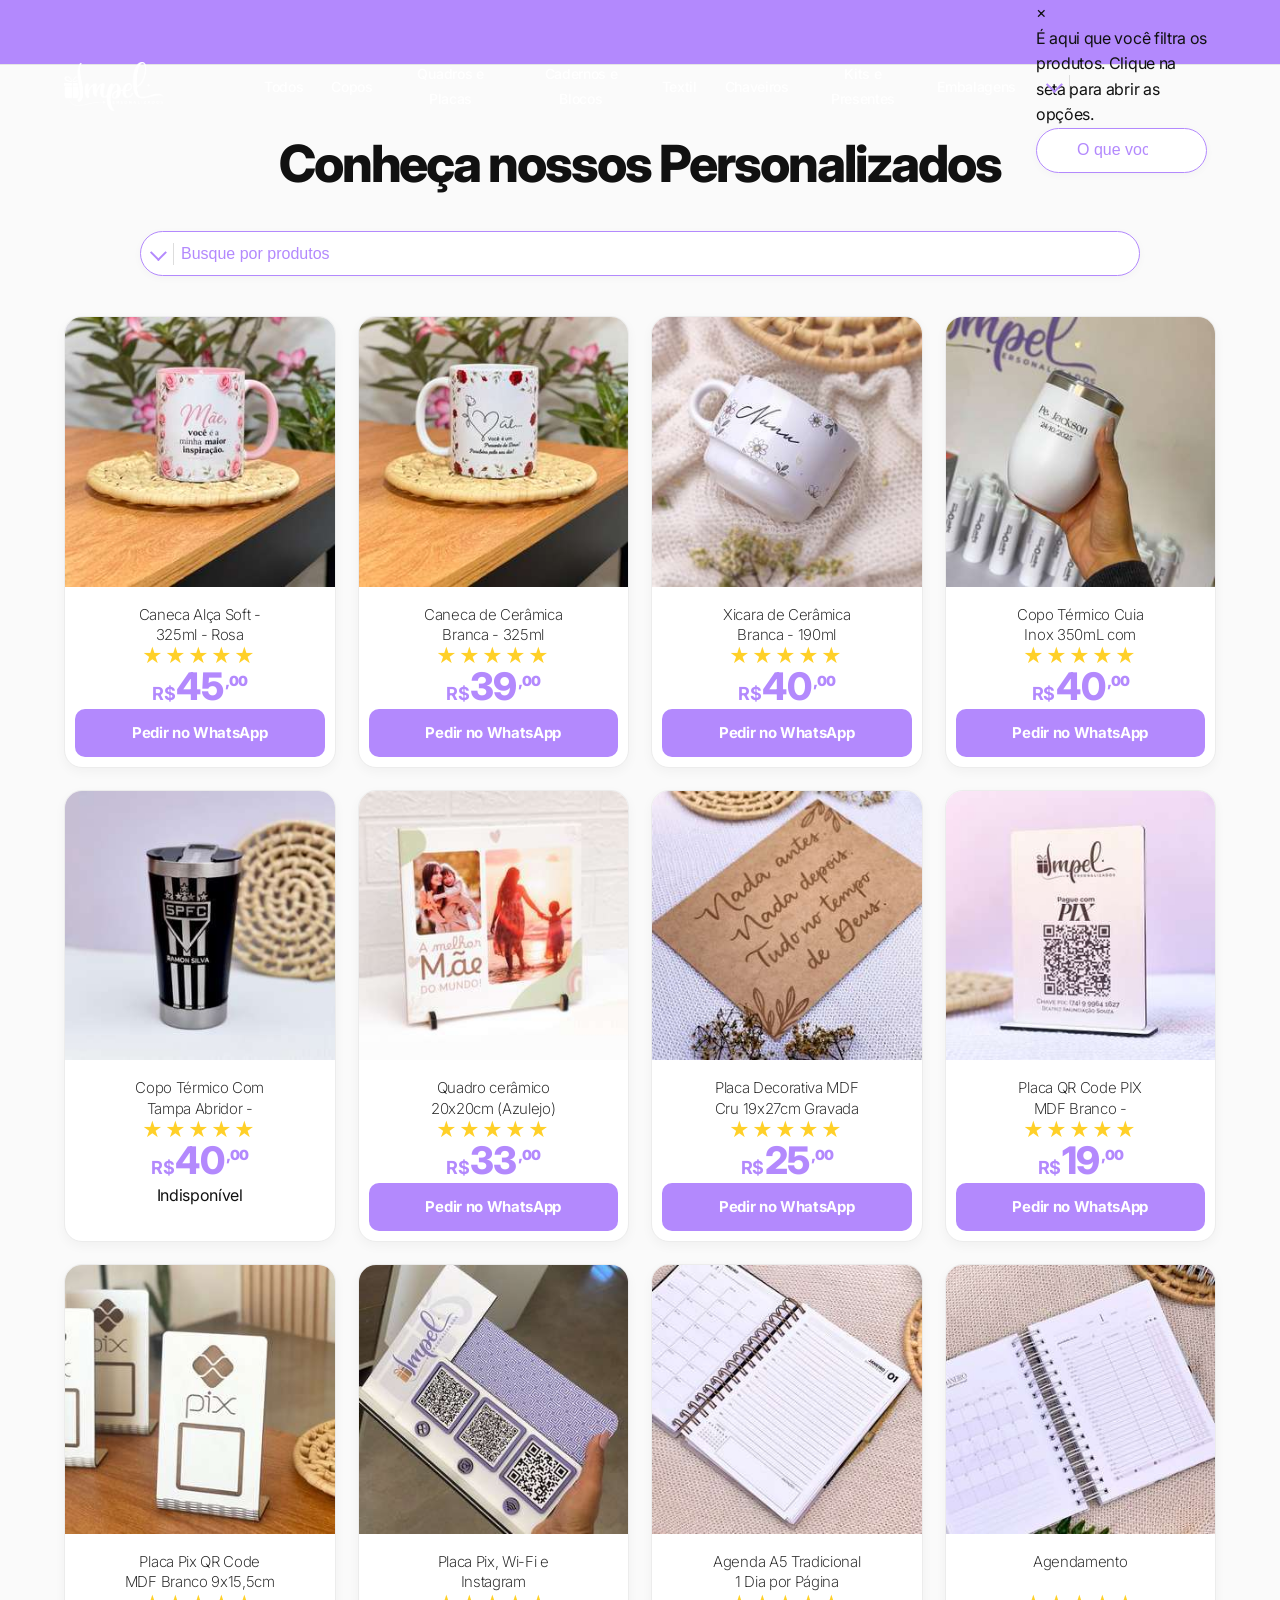
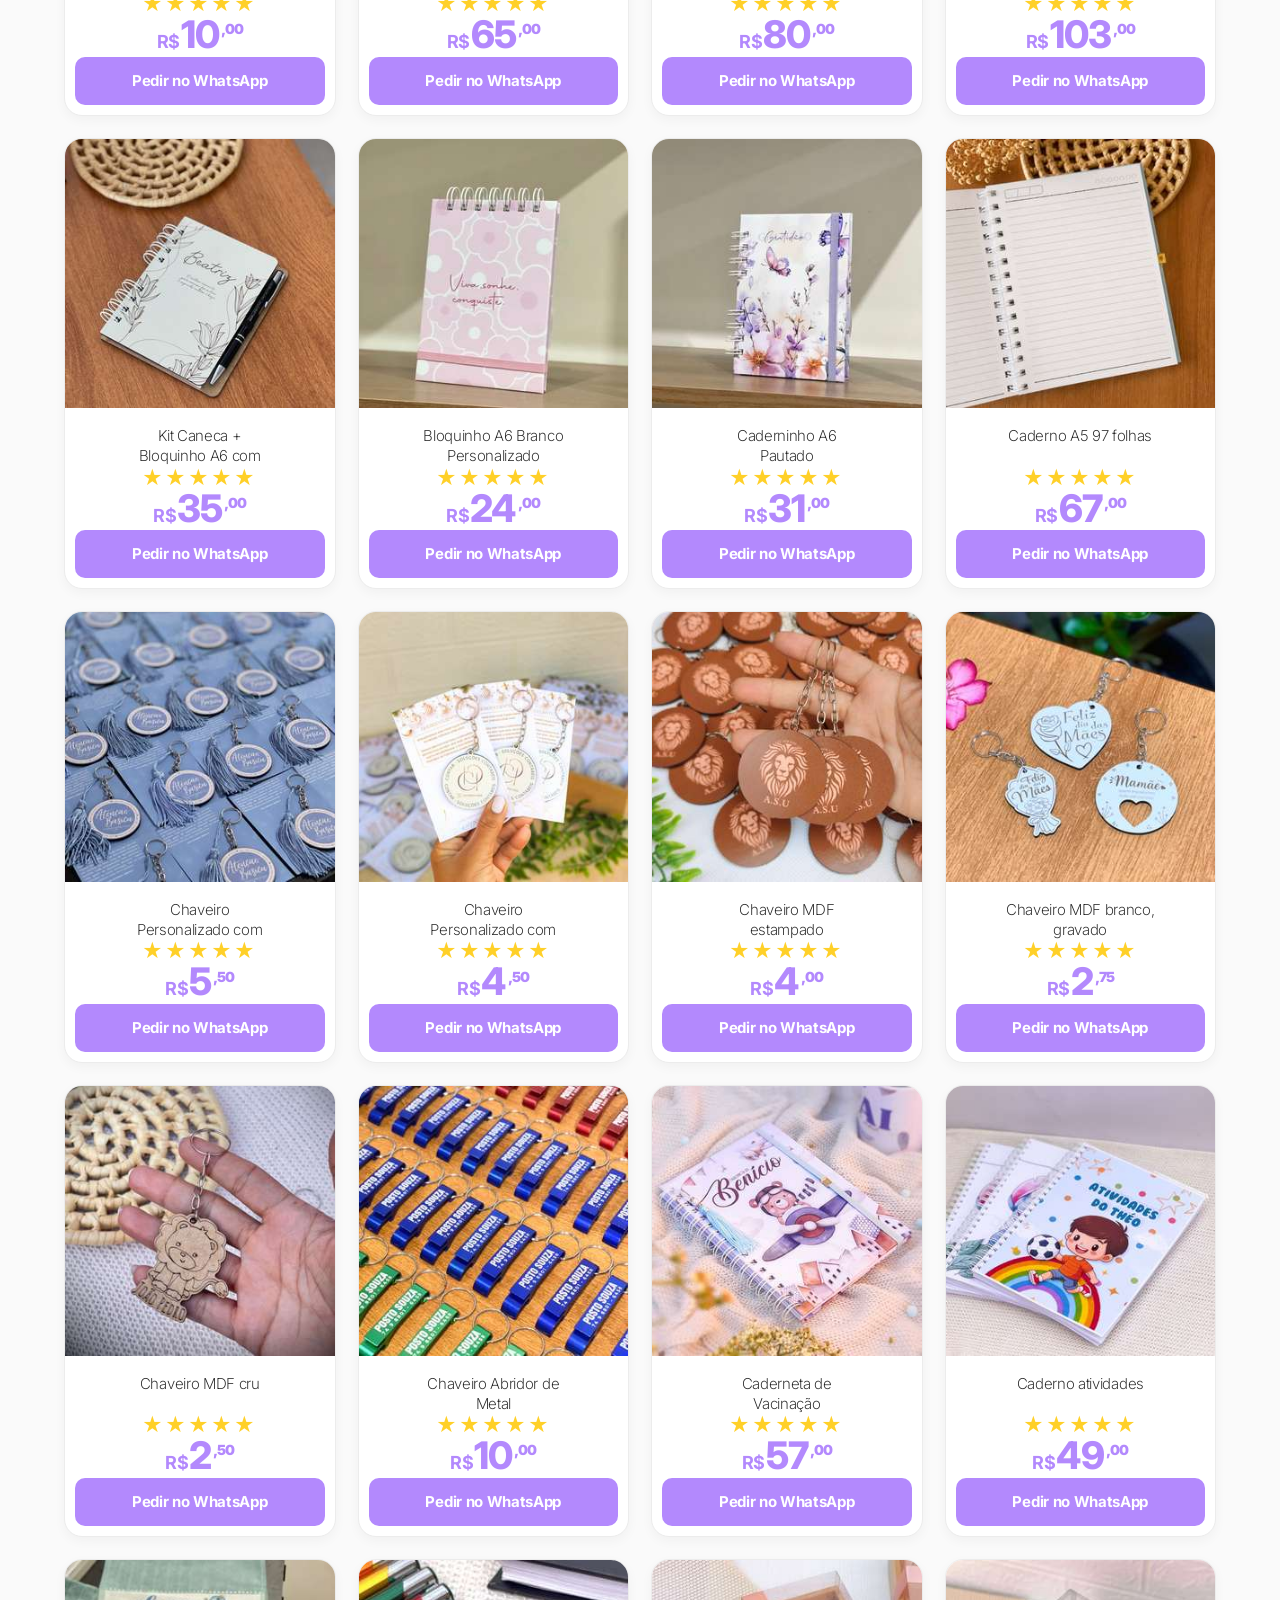
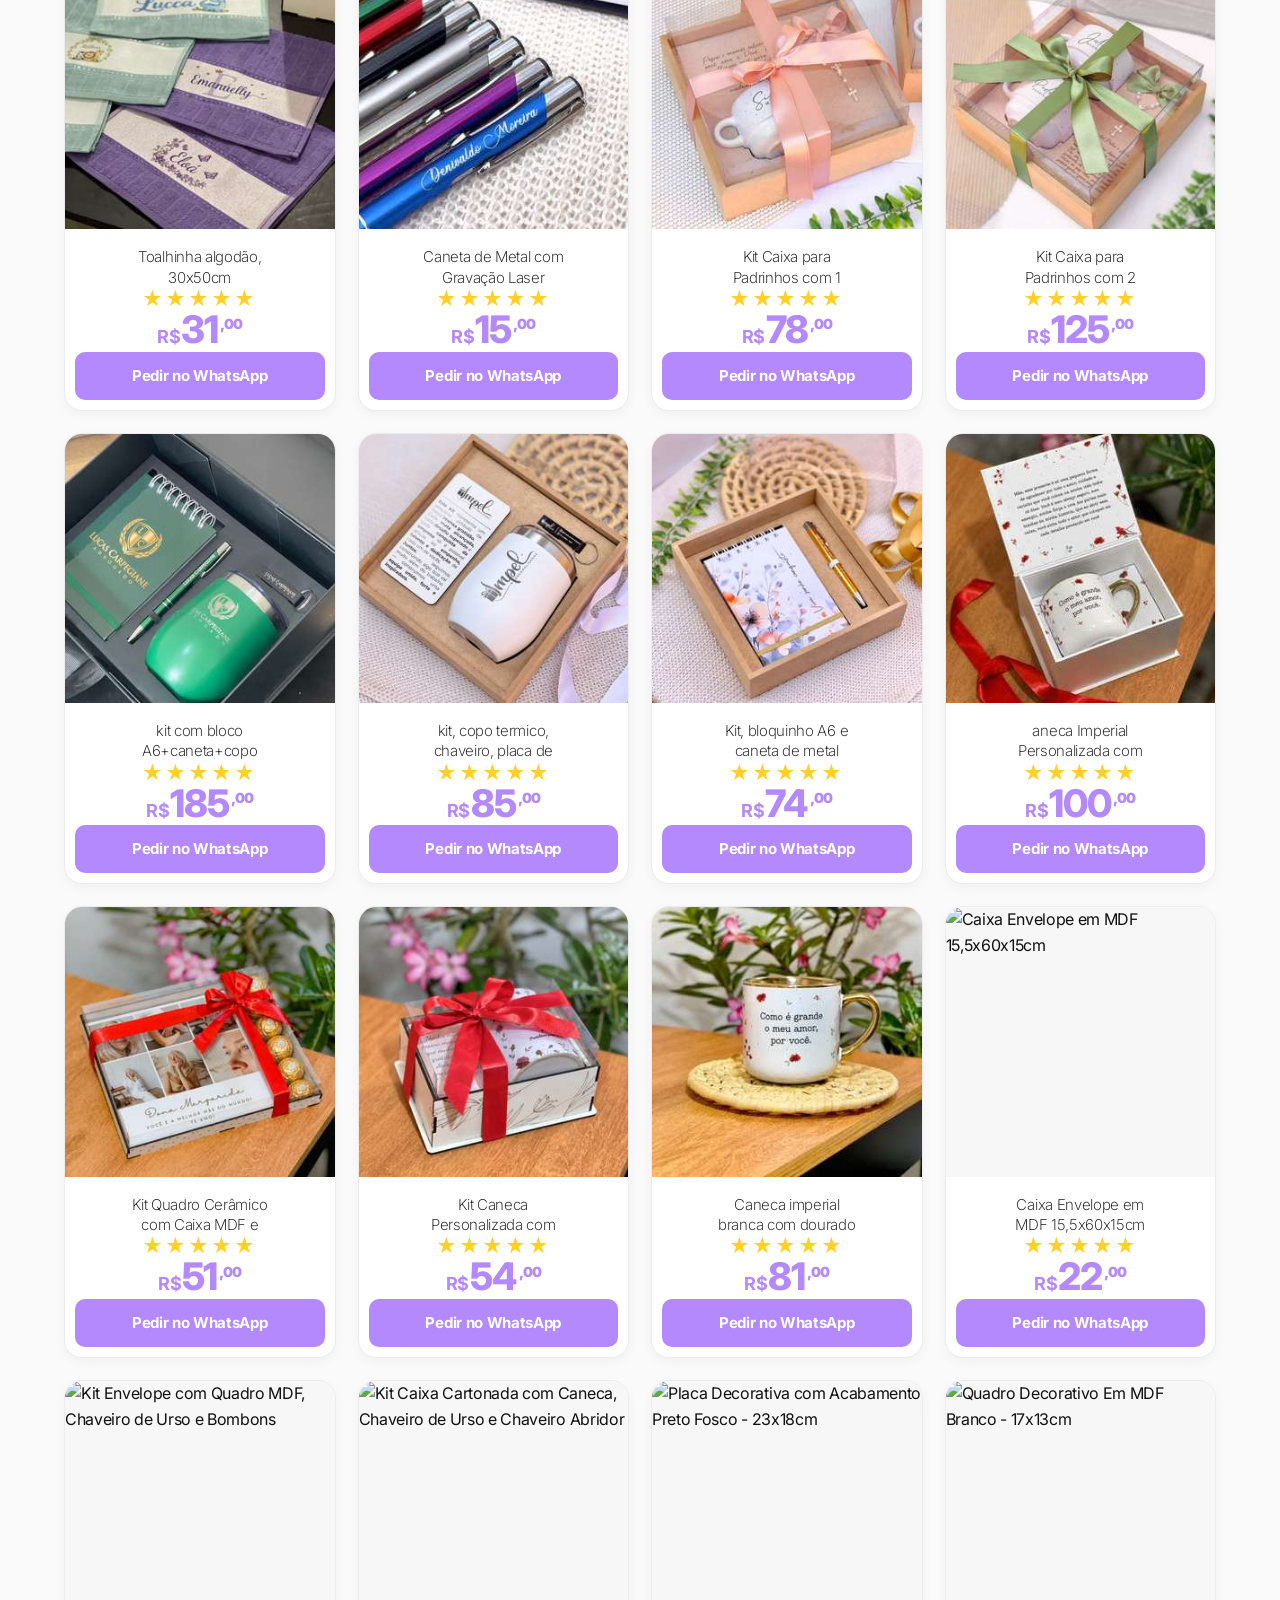
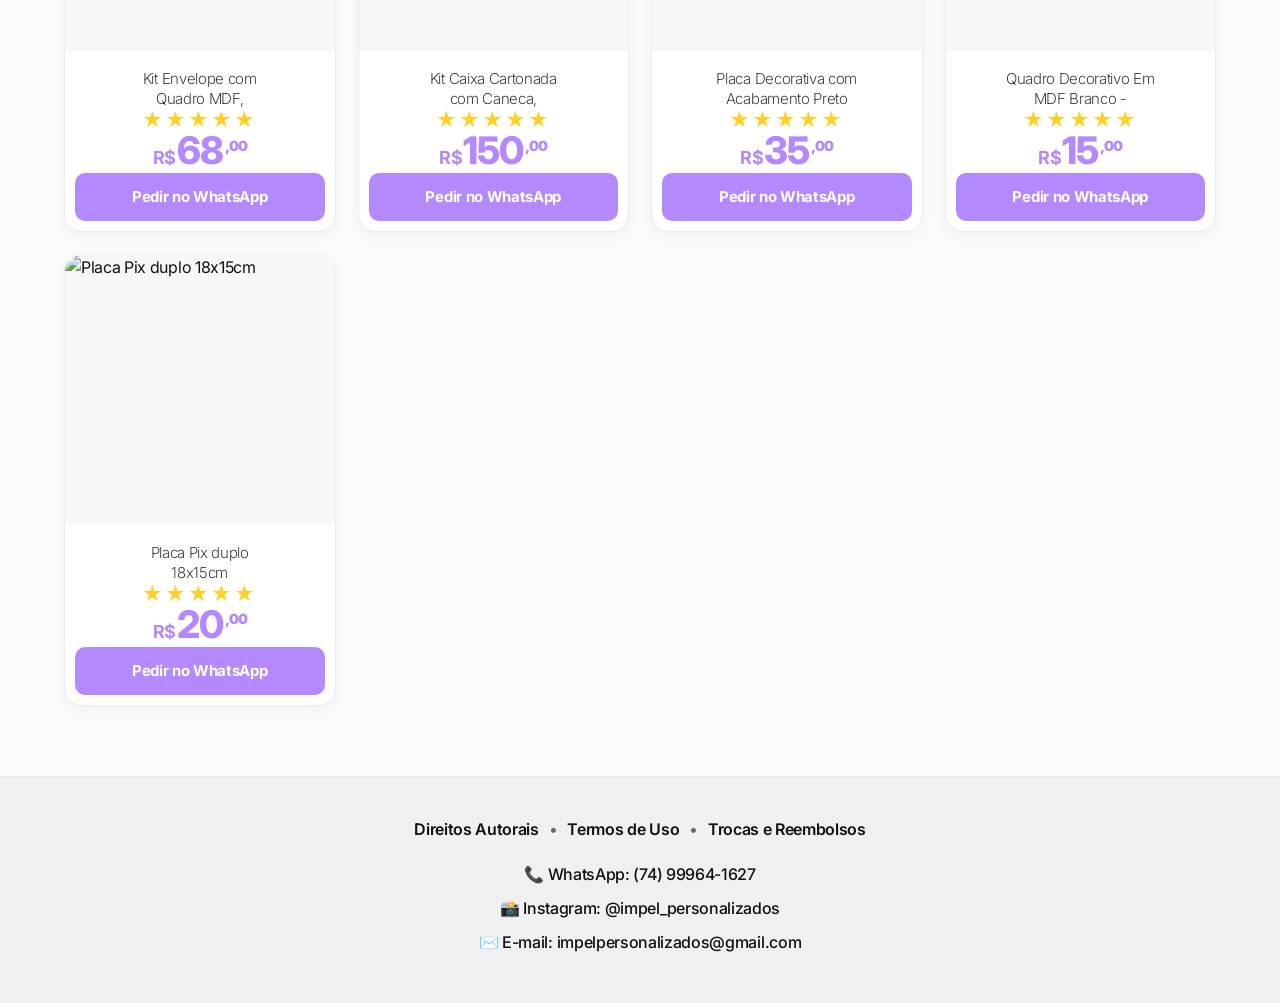
==== commit 74fbc1fb: "Update fmt.Println message from 'Hello' to 'Goodbye'" ====
--- a/index.html
+++ b/index.html
@@ -37,15 +37,58 @@
                 </span>
                 <!--Impel Personalizados-->
             </a>
-            <ul class="nav-links" id="navLinks">
-
-                <li>
-                    <a href="#" onclick="filtrarCategoria('todos'); fecharMenuCategorias(event)">
-                        Todos
-                    </a>
-                </li>
-
-            </ul>
+
+            
+
+<ul class="nav-links" id="navLinks">
+
+    <li>
+        <a href="#" onclick="filtrarCategoria('todos'); fecharMenuCategorias(event)">
+            Todos
+        </a>
+    </li>
+
+    
+    <li>
+        <a href="#" onclick="filtrarCategoria('copos'); fecharMenuCategorias(event)">
+            Copos
+        </a>
+    </li>
+    <li>
+        <a href="#" onclick="filtrarCategoria('quadros e placas'); fecharMenuCategorias(event)">
+            Quadros e Placas
+        </a>
+    </li>
+    <li>
+        <a href="#" onclick="filtrarCategoria('cadernos e blocos'); fecharMenuCategorias(event)">
+            Cadernos e Blocos
+        </a>
+    </li>
+    <li>
+        <a href="#" onclick="filtrarCategoria('textil'); fecharMenuCategorias(event)">
+            Textil
+        </a>
+    </li>
+    <li>
+        <a href="#" onclick="filtrarCategoria('chaveiros'); fecharMenuCategorias(event)">
+            Chaveiros
+        </a>
+    </li>
+    <li>
+        <a href="#" onclick="filtrarCategoria('kits e presentes'); fecharMenuCategorias(event)">
+            Kits e Presentes
+        </a>
+    </li>
+    <li>
+        <a href="#" onclick="filtrarCategoria('embalagens'); fecharMenuCategorias(event)">
+            Embalagens
+        </a>
+    </li>
+
+</ul>
+
+
+
             <div class="nav-cta" id="navSearchArea">
                 <div class="busca-wrapper busca-nav" id="buscaNav">
                     <div class="busca-box">
@@ -53,6 +96,14 @@
                         <button class="btn-abrir-filtro" onclick="abrirFiltro()">
                             <span class="texto-filtro">Filtros</span>
                         </button>
+
+                        <div id="tooltipFiltro" class="tooltip-filtro" onclick="fecharTooltipFiltro()">
+                            <div class="tooltip-filtro-box" onclick="event.stopPropagation()">
+                                <span class="tooltip-filtro-close" onclick="fecharTooltipFiltro()">×</span>
+                                <p>É aqui que você filtra os produtos. Clique na seta para abrir as opções.</p>
+                            </div>
+                            <span class="tooltip-filtro-arrow"></span>
+                        </div>
 
                         <input type="text" id="buscarProdutoNav" placeholder="O que você procura?">
 
@@ -120,7 +171,19 @@
 
 
 
-                <!-- BANNERS CEL AQUI -->
+                
+
+
+
+
+
+
+
+
+
+<img src="bannercel/WhatsApp Image 2026-06-01 at 15.35.13.jpeg" alt="Banner Mobile Impel">
+
+<!-- BANNERS CEL AQUI -->
 
             </div>
 
@@ -302,96 +365,746 @@
 
 
 
-                
-
-<a href="https://wa.me/557499641627?text=Quero%20o%20produto%20Caneca%20com%20al%C3%A7a%20e%20interior%20colorido" target="_blank" class="produto-link" data-categoria="copos" data-descricao="cerâmica 325ml">
-     <div class="produto">
-
-        
-
-<div class="produto-favorito">♡</div>
-
-<div class="produto-galeria" data-imagens="WhatsApp Image 2026-05-05 at 14.22.15.jpeg">
-
-    <div class="produto-galeria-imagens">
-        
-            <img src="thumbs/WhatsApp Image 2026-05-05 at 14.22.15.jpeg" alt="Caneca com alça e interior colorido">
-        
-    </div>
-
-    <div class="produto-bolinhas">
-        
-            <span class="produto-bolinha ativa"></span>
-        
-    </div>
-
-</div>
-
-<div class="produto-info">
-
-            <h3>Caneca com alça e interior colorido</h3>
-
-            <div class="produto-stars">★★★★★</div>
-
-            <div class="produto-preco">
-              <span class="produto-moeda">R$</span>
-              <span class="produto-valor">
-                 
-        45
-        <span class="centavos">,00</span>
-    
-                 </span>
-              
-            </div>
-
-           
-
-           
-
-            
-
-            <span class="btn-comprar">Comprar</span>
-
-        </div>
-
-    </div>
-</a>
-
-
-
-
-                <a href="https://wa.me/557499641627?text=Quero%20o%20produto%20Caneca%20branca" target="_blank"
-                    class="produto-link" data-descricao="ceramica 325ml" data-categoria="copos">
+
+
+                
+
+
+<a href="https://wa.me/557499641627?text=Quero%20o%20produto%20Caneca%20Al%C3%A7a%20Soft%20-%20325ml%20-%20Rosa" target="_blank" class="produto-link" data-indisponivel="false" data-categoria="copos" data-descricao="cerâmica 325ml">
+     <div class="produto">
+
+        
+
+<div class="produto-favorito">♡</div>
+
+<div class="produto-galeria" data-imagens="WhatsApp Image 2026-05-05 at 14.22.15.jpeg">
+
+    <div class="produto-galeria-imagens">
+        
+            <img src="thumbs/WhatsApp Image 2026-05-05 at 14.22.15.jpeg" alt="Caneca Alça Soft - 325ml - Rosa">
+        
+    </div>
+
+    <div class="produto-bolinhas">
+        
+            <span class="produto-bolinha ativa"></span>
+        
+    </div>
+
+</div>
+
+<div class="produto-info">
+
+            <h3>Caneca Alça Soft - 325ml - Rosa</h3>
+
+            <div class="produto-stars">★★★★★</div>
+
+            <div class="produto-preco">
+              <span class="produto-moeda">R$</span>
+              <span class="produto-valor">
+                 
+        45
+        <span class="centavos">,00</span>
+    
+                 </span>
+              
+            </div>
+
+           
+
+           
+
+            
+
+            <span class="btn-comprar">Pedir no WhatsApp</span>
+
+        </div>
+
+    </div>
+</a>
+
+
+
+
+
+
+
+                
+
+<a href="https://wa.me/557499641627?text=Quero%20o%20produto%20Caneca%20de%20Cer%C3%A2mica%20Branca%20-%20325ml" target="_blank" class="produto-link" data-categoria="copos" data-descricao="ceramica 325ml" data-indisponivel="false">
+     <div class="produto">
+
+        
+
+<div class="produto-favorito">♡</div>
+
+<div class="produto-galeria" data-imagens="WhatsApp Image 2026-05-05 at 14.22.15 (1).jpeg">
+
+    <div class="produto-galeria-imagens">
+        
+            <img src="thumbs/WhatsApp Image 2026-05-05 at 14.22.15 (1).jpeg" alt="Caneca de Cerâmica Branca - 325ml">
+        
+    </div>
+
+    <div class="produto-bolinhas">
+        
+            <span class="produto-bolinha ativa"></span>
+        
+    </div>
+
+</div>
+
+<div class="produto-info">
+
+            <h3>Caneca de Cerâmica Branca - 325ml</h3>
+
+            <div class="produto-stars">★★★★★</div>
+
+            <div class="produto-preco">
+              <span class="produto-moeda">R$</span>
+              <span class="produto-valor">
+                 
+        39
+        <span class="centavos">,00</span>
+    
+                 </span>
+              
+            </div>
+
+           
+
+           
+
+            
+
+            <span class="btn-comprar">Pedir no WhatsApp</span>
+
+        </div>
+
+    </div>
+</a>
+
+
+
+
+                
+
+<a href="https://wa.me/557499641627?text=Quero%20o%20produto%20Xicara%20de%20Cer%C3%A2mica%20Branca%20-%20190ml" target="_blank" class="produto-link" data-categoria="copos" data-descricao="cerâmica 150ml" data-indisponivel="false">
+     <div class="produto">
+
+        
+
+<div class="produto-favorito">♡</div>
+
+<div class="produto-galeria" data-imagens="WhatsApp Image 2025-07-26 at 08.37.10.jpg">
+
+    <div class="produto-galeria-imagens">
+        
+            <img src="thumbs/WhatsApp Image 2025-07-26 at 08.37.10.jpg" alt="Xicara de Cerâmica Branca - 190ml">
+        
+    </div>
+
+    <div class="produto-bolinhas">
+        
+            <span class="produto-bolinha ativa"></span>
+        
+    </div>
+
+</div>
+
+<div class="produto-info">
+
+            <h3>Xicara de Cerâmica Branca - 190ml</h3>
+
+            <div class="produto-stars">★★★★★</div>
+
+            <div class="produto-preco">
+              <span class="produto-moeda">R$</span>
+              <span class="produto-valor">
+                 
+        40
+        <span class="centavos">,00</span>
+    
+                 </span>
+              
+            </div>
+
+           
+
+           
+
+            
+
+            <span class="btn-comprar">Pedir no WhatsApp</span>
+
+        </div>
+
+    </div>
+</a>
+
+
+
+
+                
+<a href="https://wa.me/557499641627?text=Quero%20o%20produto%20Copo%20T%C3%A9rmico%20Cuia%20Inox%20350mL%20com%20Tampa%20%E2%80%93%20Personalizado%20a%20Laser" target="_blank" class="produto-link" data-categoria="copos" data-descricao="Aço inox" data-indisponivel="false">
+     <div class="produto">
+
+        
+
+<div class="produto-favorito">♡</div>
+
+<div class="produto-galeria" data-imagens="WhatsApp Image 2025-10-28 at 14.32.16.jpg">
+
+    <div class="produto-galeria-imagens">
+        
+            <img src="thumbs/WhatsApp Image 2025-10-28 at 14.32.16.jpg" alt="Copo Térmico Cuia Inox 350mL com Tampa – Personalizado a Laser">
+        
+    </div>
+
+    <div class="produto-bolinhas">
+        
+            <span class="produto-bolinha ativa"></span>
+        
+    </div>
+
+</div>
+
+<div class="produto-info">
+
+            <h3>Copo Térmico Cuia Inox 350mL com Tampa – Personalizado a Laser</h3>
+
+            <div class="produto-stars">★★★★★</div>
+
+            <div class="produto-preco">
+              <span class="produto-moeda">R$</span>
+              <span class="produto-valor">
+                 
+        40
+        <span class="centavos">,00</span>
+    
+                 </span>
+              
+            </div>
+
+           
+
+           
+
+            
+
+            <span class="btn-comprar">Pedir no WhatsApp</span>
+
+        </div>
+
+    </div>
+</a>
+
+
+
+                
+
+<a href="#" target="" class="produto-link" data-indisponivel="true" data-categoria="copos" data-descricao="">
+     <div class="produto">
+
+        
+
+<div class="produto-favorito">♡</div>
+
+<div class="produto-galeria" data-imagens="WhatsApp Image 2025-08-15 at 17.50.48.jpeg">
+
+    <div class="produto-galeria-imagens">
+        
+            <img src="thumbs/WhatsApp Image 2025-08-15 at 17.50.48.jpeg" alt="Copo Térmico Com Tampa Abridor - 473ml">
+        
+    </div>
+
+    <div class="produto-bolinhas">
+        
+            <span class="produto-bolinha ativa"></span>
+        
+    </div>
+
+</div>
+
+<div class="produto-info">
+
+            <h3>Copo Térmico Com Tampa Abridor - 473ml</h3>
+
+            <div class="produto-stars">★★★★★</div>
+
+            <div class="produto-preco">
+              <span class="produto-moeda">R$</span>
+              <span class="produto-valor">
+                 
+        40
+        <span class="centavos">,00</span>
+    
+                 </span>
+              
+            </div>
+
+           
+
+           
+
+            
+
+            <span class="btn-indisponivel">Indisponível</span>
+
+        </div>
+
+    </div>
+</a>
+
+
+
+
+
+
+                
+<a href="https://wa.me/557499641627?text=Quero%20o%20produto%20Quadro%20cer%C3%A2mico%2020x20cm%20(Azulejo)" target="_blank" class="produto-link" data-categoria="copos" data-descricao="" data-indisponivel="false">
+     <div class="produto">
+
+        
+
+<div class="produto-favorito">♡</div>
+
+<div class="produto-galeria" data-imagens="1746124754567.jpg">
+
+    <div class="produto-galeria-imagens">
+        
+            <img src="thumbs/1746124754567.jpg" alt="Quadro cerâmico 20x20cm (Azulejo)">
+        
+    </div>
+
+    <div class="produto-bolinhas">
+        
+            <span class="produto-bolinha ativa"></span>
+        
+    </div>
+
+</div>
+
+<div class="produto-info">
+
+            <h3>Quadro cerâmico 20x20cm (Azulejo)</h3>
+
+            <div class="produto-stars">★★★★★</div>
+
+            <div class="produto-preco">
+              <span class="produto-moeda">R$</span>
+              <span class="produto-valor">
+                 
+        33
+        <span class="centavos">,00</span>
+    
+                 </span>
+              
+            </div>
+
+           
+
+           
+
+            
+
+            <span class="btn-comprar">Pedir no WhatsApp</span>
+
+        </div>
+
+    </div>
+</a>
+
+
+
+
+
+
+
+
+
+                
+<a href="https://wa.me/557499641627?text=Quero%20o%20produto%20Placa%20Decorativa%20MDF%20Cru%2019x27cm%20Gravada%20a%20Laser" target="_blank" class="produto-link" data-categoria="quadros e placas" data-descricao="mdf" data-indisponivel="false">
+     <div class="produto">
+
+        
+
+<div class="produto-favorito">♡</div>
+
+<div class="produto-galeria" data-imagens="WhatsApp Image 2025-09-01 at 17.14.46.jpg">
+
+    <div class="produto-galeria-imagens">
+        
+            <img src="thumbs/WhatsApp Image 2025-09-01 at 17.14.46.jpg" alt="Placa Decorativa MDF Cru 19x27cm Gravada a Laser">
+        
+    </div>
+
+    <div class="produto-bolinhas">
+        
+            <span class="produto-bolinha ativa"></span>
+        
+    </div>
+
+</div>
+
+<div class="produto-info">
+
+            <h3>Placa Decorativa MDF Cru 19x27cm Gravada a Laser</h3>
+
+            <div class="produto-stars">★★★★★</div>
+
+            <div class="produto-preco">
+              <span class="produto-moeda">R$</span>
+              <span class="produto-valor">
+                 
+        25
+        <span class="centavos">,00</span>
+    
+                 </span>
+              
+            </div>
+
+           
+
+           
+
+            
+
+            <span class="btn-comprar">Pedir no WhatsApp</span>
+
+        </div>
+
+    </div>
+</a>
+
+
+
+
+
+
+
+
+
+
+                
+<a href="https://wa.me/557499641627?text=Quero%20o%20produto%20Placa%20QR%20Code%20PIX%20MDF%20Branco%20-%2014x10cm" target="_blank" class="produto-link" data-categoria="quadros e placas" data-descricao="" data-indisponivel="false">
+     <div class="produto">
+
+        
+
+<div class="produto-favorito">♡</div>
+
+<div class="produto-galeria" data-imagens="WhatsApp Image 2025-09-06 at 13.04.14.jpeg">
+
+    <div class="produto-galeria-imagens">
+        
+            <img src="thumbs/WhatsApp Image 2025-09-06 at 13.04.14.jpeg" alt="Placa QR Code PIX MDF Branco - 14x10cm">
+        
+    </div>
+
+    <div class="produto-bolinhas">
+        
+            <span class="produto-bolinha ativa"></span>
+        
+    </div>
+
+</div>
+
+<div class="produto-info">
+
+            <h3>Placa QR Code PIX MDF Branco - 14x10cm</h3>
+
+            <div class="produto-stars">★★★★★</div>
+
+            <div class="produto-preco">
+              <span class="produto-moeda">R$</span>
+              <span class="produto-valor">
+                 
+        19
+        <span class="centavos">,00</span>
+    
+                 </span>
+              
+            </div>
+
+           
+
+           
+
+            
+
+            <span class="btn-comprar">Pedir no WhatsApp</span>
+
+        </div>
+
+    </div>
+</a>
+
+
+
+
+
+
+
+
+
+                
+
+
+
+
+
+
+
+
+
+                
+<a href="https://wa.me/557499641627?text=Quero%20o%20produto%20Placa%20Pix%20QR%20Code%20MDF%20Branco%209x15%2C5cm" target="_blank" class="produto-link" data-indisponivel="false" data-categoria="quadros e placas" data-descricao="">
+     <div class="produto">
+
+        
+
+<div class="produto-favorito">♡</div>
+
+<div class="produto-galeria" data-imagens="WhatsApp Image 2026-05-05 at 15.07.53.jpeg">
+
+    <div class="produto-galeria-imagens">
+        
+            <img src="thumbs/WhatsApp Image 2026-05-05 at 15.07.53.jpeg" alt="Placa Pix QR Code MDF Branco 9x15,5cm">
+        
+    </div>
+
+    <div class="produto-bolinhas">
+        
+            <span class="produto-bolinha ativa"></span>
+        
+    </div>
+
+</div>
+
+<div class="produto-info">
+
+            <h3>Placa Pix QR Code MDF Branco 9x15,5cm</h3>
+
+            <div class="produto-stars">★★★★★</div>
+
+            <div class="produto-preco">
+              <span class="produto-moeda">R$</span>
+              <span class="produto-valor">
+                 
+        10
+        <span class="centavos">,00</span>
+    
+                 </span>
+              
+            </div>
+
+           
+
+           
+
+            
+
+            <span class="btn-comprar">Pedir no WhatsApp</span>
+
+        </div>
+
+    </div>
+</a>
+
+
+
+
+
+
+
+
+
+
+                
+<a href="https://wa.me/557499641627?text=Quero%20o%20produto%20Placa%20Pix%2C%20Wi-Fi%20e%20Instagram%20Personalizada%2026%2C5x18cm" target="_blank" class="produto-link" data-indisponivel="false" data-categoria="quadros e placas" data-descricao="">
+     <div class="produto">
+
+        
+
+<div class="produto-favorito">♡</div>
+
+<div class="produto-galeria" data-imagens="WhatsApp Image 2026-05-05 at 15.19.30.jpeg">
+
+    <div class="produto-galeria-imagens">
+        
+            <img src="thumbs/WhatsApp Image 2026-05-05 at 15.19.30.jpeg" alt="Placa Pix, Wi-Fi e Instagram Personalizada 26,5x18cm">
+        
+    </div>
+
+    <div class="produto-bolinhas">
+        
+            <span class="produto-bolinha ativa"></span>
+        
+    </div>
+
+</div>
+
+<div class="produto-info">
+
+            <h3>Placa Pix, Wi-Fi e Instagram Personalizada 26,5x18cm</h3>
+
+            <div class="produto-stars">★★★★★</div>
+
+            <div class="produto-preco">
+              <span class="produto-moeda">R$</span>
+              <span class="produto-valor">
+                 
+        65
+        <span class="centavos">,00</span>
+    
+                 </span>
+              
+            </div>
+
+           
+
+           
+
+            
+
+            <span class="btn-comprar">Pedir no WhatsApp</span>
+
+        </div>
+
+    </div>
+</a>
+
+
+
+
+
+
+
+
+
+
+
+
+
+
+                
+
+<a href="https://wa.me/557499641627?text=Quero%20o%20produto%20Agenda%20A5%20Tradicional%201%20Dia%20por%20P%C3%A1gina" target="_blank" class="produto-link" data-categoria="cadernos e blocos" data-descricao="" data-indisponivel="false">
+     <div class="produto">
+
+        
+
+<div class="produto-favorito">♡</div>
+
+<div class="produto-galeria" data-imagens="WhatsApp Image 2025-11-12 at 06.34.45 (1).jpeg|WhatsApp Image 2025-11-12 at 06.34.45 (2).jpeg">
+
+    <div class="produto-galeria-imagens">
+        
+            <img src="thumbs/WhatsApp Image 2025-11-12 at 06.34.45 (1).jpeg" alt="Agenda A5 Tradicional 1 Dia por Página">
+        
+            <img src="thumbs/WhatsApp Image 2025-11-12 at 06.34.45 (2).jpeg" alt="Agenda A5 Tradicional 1 Dia por Página">
+        
+    </div>
+
+    <div class="produto-bolinhas">
+        
+            <span class="produto-bolinha ativa"></span>
+        
+            <span class="produto-bolinha "></span>
+        
+    </div>
+
+</div>
+
+<div class="produto-info">
+
+            <h3>Agenda A5 Tradicional 1 Dia por Página</h3>
+
+            <div class="produto-stars">★★★★★</div>
+
+            <div class="produto-preco">
+              <span class="produto-moeda">R$</span>
+              <span class="produto-valor">
+                 
+        80
+        <span class="centavos">,00</span>
+    
+                 </span>
+              
+            </div>
+
+           
+
+           
+
+            
+
+            <span class="btn-comprar">Pedir no WhatsApp</span>
+
+        </div>
+
+    </div>
+</a>
+
+
+
+
+
+
+
+
+
+
+
+
+
+
+
+
+                <a href="https://wa.me/557499641627?text=Quero%20o%20produto%20Agendamento" target="_blank"
+                    class="produto-link" data-categoria="cadernos e blocos"
+                    data-descricao="caderno agenda salão manicure" data-indisponivel="false">
                     <div class="produto">
 
 
 
                         <div class="produto-favorito">♡</div>
 
-                        <div class="produto-galeria" data-imagens="WhatsApp Image 2026-05-05 at 14.22.15 (1).jpeg">
-
-                            <img src="thumbs/WhatsApp Image 2026-05-05 at 14.22.15 (1).jpeg" alt="Caneca branca">
-
+                        <div class="produto-galeria"
+                            data-imagens="WhatsApp Image 2025-11-12 at 06.34.46 (1).jpeg|WhatsApp Image 2025-11-12 at 06.35.16 (1).jpeg">
+
+                            <div class="produto-galeria-imagens">
+
+                                <img src="thumbs/WhatsApp Image 2025-11-12 at 06.34.46 (1).jpeg" alt="Agendamento">
+
+                                <img src="thumbs/WhatsApp Image 2025-11-12 at 06.35.16 (1).jpeg" alt="Agendamento">
+
+                            </div>
 
                             <div class="produto-bolinhas">
 
                                 <span class="produto-bolinha ativa"></span>
 
+                                <span class="produto-bolinha "></span>
+
                             </div>
+
                         </div>
 
-
                         <div class="produto-info">
 
-                            <h3>Caneca branca</h3>
+                            <h3>Agendamento</h3>
 
                             <div class="produto-stars">★★★★★</div>
 
                             <div class="produto-preco">
                                 <span class="produto-moeda">R$</span>
                                 <span class="produto-valor">
-                                    39
+
+                                    103
                                     <span class="centavos">,00</span>
+
                                 </span>
 
                             </div>
@@ -400,7 +1113,9 @@
 
 
 
-                            <span class="btn-comprar">Comprar</span>
+
+
+                            <span class="btn-comprar">Pedir no WhatsApp</span>
 
                         </div>
 
@@ -408,17 +1123,432 @@
                 </a>
 
 
-                <a href="https://wa.me/557499641627?text=Quero%20o%20produto%20Xicara" target="_blank"
-                    class="produto-link" data-descricao="cerâmica 150ml" data-categoria="todos">
+
+
+
+
+
+
+
+
+
+
+                
+<a href="https://wa.me/557499641627?text=Quero%20o%20produto%20Kit%20Caneca%20%2B%20Bloquinho%20A6%20com%20Capa%20em%20MDF%20Branco%20Gravada%20a%20Laser" target="_blank" class="produto-link" data-categoria="cadernos e blocos" data-descricao="" data-indisponivel="false">
+     <div class="produto">
+
+        
+
+<div class="produto-favorito">♡</div>
+
+<div class="produto-galeria" data-imagens="WhatsApp Image 2026-05-05 at 15.07.54.jpeg">
+
+    <div class="produto-galeria-imagens">
+        
+            <img src="thumbs/WhatsApp Image 2026-05-05 at 15.07.54.jpeg" alt="Kit Caneca + Bloquinho A6 com Capa em MDF Branco Gravada a Laser">
+        
+    </div>
+
+    <div class="produto-bolinhas">
+        
+            <span class="produto-bolinha ativa"></span>
+        
+    </div>
+
+</div>
+
+<div class="produto-info">
+
+            <h3>Kit Caneca + Bloquinho A6 com Capa em MDF Branco Gravada a Laser</h3>
+
+            <div class="produto-stars">★★★★★</div>
+
+            <div class="produto-preco">
+              <span class="produto-moeda">R$</span>
+              <span class="produto-valor">
+                 
+        35
+        <span class="centavos">,00</span>
+    
+                 </span>
+              
+            </div>
+
+           
+
+           
+
+            
+
+            <span class="btn-comprar">Pedir no WhatsApp</span>
+
+        </div>
+
+    </div>
+</a>
+
+
+
+
+
+
+
+
+
+
+
+
+
+
+
+
+                
+<a href="https://wa.me/557499641627?text=Quero%20o%20produto%20Bloquinho%20A6%20Branco%20Personalizado" target="_blank" class="produto-link" data-indisponivel="false" data-categoria="cadernos e blocos" data-descricao="branco    em branco">
+     <div class="produto">
+
+        
+
+<div class="produto-favorito">♡</div>
+
+<div class="produto-galeria" data-imagens="WhatsApp Image 2026-01-06 at 18.29.45.jpeg">
+
+    <div class="produto-galeria-imagens">
+        
+            <img src="thumbs/WhatsApp Image 2026-01-06 at 18.29.45.jpeg" alt="Bloquinho A6 Branco Personalizado">
+        
+    </div>
+
+    <div class="produto-bolinhas">
+        
+            <span class="produto-bolinha ativa"></span>
+        
+    </div>
+
+</div>
+
+<div class="produto-info">
+
+            <h3>Bloquinho A6 Branco Personalizado</h3>
+
+            <div class="produto-stars">★★★★★</div>
+
+            <div class="produto-preco">
+              <span class="produto-moeda">R$</span>
+              <span class="produto-valor">
+                 
+        24
+        <span class="centavos">,00</span>
+    
+                 </span>
+              
+            </div>
+
+           
+
+           
+
+            
+
+            <span class="btn-comprar">Pedir no WhatsApp</span>
+
+        </div>
+
+    </div>
+</a>
+
+
+
+
+
+
+
+
+
+
+
+
+
+
+
+
+
+                
+<a href="https://wa.me/557499641627?text=Quero%20o%20produto%20Caderninho%20A6%20Pautado%20Personalizado" target="_blank" class="produto-link" data-indisponivel="false" data-categoria="cadernos e blocos" data-descricao="">
+     <div class="produto">
+
+        
+
+<div class="produto-favorito">♡</div>
+
+<div class="produto-galeria" data-imagens="WhatsApp Image 2026-01-06 at 18.32.28.jpeg">
+
+    <div class="produto-galeria-imagens">
+        
+            <img src="thumbs/WhatsApp Image 2026-01-06 at 18.32.28.jpeg" alt="Caderninho A6 Pautado Personalizado">
+        
+    </div>
+
+    <div class="produto-bolinhas">
+        
+            <span class="produto-bolinha ativa"></span>
+        
+    </div>
+
+</div>
+
+<div class="produto-info">
+
+            <h3>Caderninho A6 Pautado Personalizado</h3>
+
+            <div class="produto-stars">★★★★★</div>
+
+            <div class="produto-preco">
+              <span class="produto-moeda">R$</span>
+              <span class="produto-valor">
+                 
+        31
+        <span class="centavos">,00</span>
+    
+                 </span>
+              
+            </div>
+
+           
+
+           
+
+            
+
+            <span class="btn-comprar">Pedir no WhatsApp</span>
+
+        </div>
+
+    </div>
+</a>
+
+
+
+
+
+
+
+
+
+
+
+
+
+
+
+
+                
+
+<a href="https://wa.me/557499641627?text=Quero%20o%20produto%20Caderno%20A5%2097%20folhas" target="_blank" class="produto-link" data-indisponivel="false" data-categoria="cadernos e blocos" data-descricao="">
+     <div class="produto">
+
+        
+
+<div class="produto-favorito">♡</div>
+
+<div class="produto-galeria" data-imagens="WhatsApp Image 2026-05-05 at 15.43.44.jpeg|WhatsApp Image 2026-05-14 at 11.08.52 (1).jpeg">
+
+    <div class="produto-galeria-imagens">
+        
+            <img src="thumbs/WhatsApp Image 2026-05-05 at 15.43.44.jpeg" alt="Caderno A5 97 folhas">
+        
+            <img src="thumbs/WhatsApp Image 2026-05-14 at 11.08.52 (1).jpeg" alt="Caderno A5 97 folhas">
+        
+    </div>
+
+    <div class="produto-bolinhas">
+        
+            <span class="produto-bolinha ativa"></span>
+        
+            <span class="produto-bolinha "></span>
+        
+    </div>
+
+</div>
+
+<div class="produto-info">
+
+            <h3>Caderno A5 97 folhas</h3>
+
+            <div class="produto-stars">★★★★★</div>
+
+            <div class="produto-preco">
+              <span class="produto-moeda">R$</span>
+              <span class="produto-valor">
+                 
+        67
+        <span class="centavos">,00</span>
+    
+                 </span>
+              
+            </div>
+
+           
+
+           
+
+            
+
+            <span class="btn-comprar">Pedir no WhatsApp</span>
+
+        </div>
+
+    </div>
+</a>
+
+
+
+
+
+
+
+
+
+
+
+
+
+                
+
+<a href="https://wa.me/557499641627?text=Quero%20o%20produto%20Chaveiro%20Personalizado%20com%20Pingente%20e%20Cart%C3%A3o" target="_blank" class="produto-link" data-categoria="chaveiros" data-descricao="" data-indisponivel="false">
+     <div class="produto">
+
+        
+
+<div class="produto-favorito">♡</div>
+
+<div class="produto-galeria" data-imagens="WhatsApp Image 2026-05-05 at 14.22.16 (4).jpeg">
+
+    <div class="produto-galeria-imagens">
+        
+            <img src="thumbs/WhatsApp Image 2026-05-05 at 14.22.16 (4).jpeg" alt="Chaveiro Personalizado com Pingente e Cartão">
+        
+    </div>
+
+    <div class="produto-bolinhas">
+        
+            <span class="produto-bolinha ativa"></span>
+        
+    </div>
+
+</div>
+
+<div class="produto-info">
+
+            <h3>Chaveiro Personalizado com Pingente e Cartão</h3>
+
+            <div class="produto-stars">★★★★★</div>
+
+            <div class="produto-preco">
+              <span class="produto-moeda">R$</span>
+              <span class="produto-valor">
+                 
+        5
+        <span class="centavos">,50</span>
+    
+                 </span>
+              
+            </div>
+
+           
+
+           
+
+            
+
+            <span class="btn-comprar">Pedir no WhatsApp</span>
+
+        </div>
+
+    </div>
+</a>
+
+
+
+
+
+
+
+
+
+
+                
+<a href="https://wa.me/557499641627?text=Quero%20o%20produto%20Chaveiro%20Personalizado%20com%20Cart%C3%A3o%20" target="_blank" class="produto-link" data-categoria="chaveiros" data-descricao="" data-indisponivel="false">
+     <div class="produto">
+
+        
+
+<div class="produto-favorito">♡</div>
+
+<div class="produto-galeria" data-imagens="IMG_20241031_192530.jpg">
+
+    <div class="produto-galeria-imagens">
+        
+            <img src="thumbs/IMG_20241031_192530.jpg" alt="Chaveiro Personalizado com Cartão ">
+        
+    </div>
+
+    <div class="produto-bolinhas">
+        
+            <span class="produto-bolinha ativa"></span>
+        
+    </div>
+
+</div>
+
+<div class="produto-info">
+
+            <h3>Chaveiro Personalizado com Cartão </h3>
+
+            <div class="produto-stars">★★★★★</div>
+
+            <div class="produto-preco">
+              <span class="produto-moeda">R$</span>
+              <span class="produto-valor">
+                 
+        4
+        <span class="centavos">,50</span>
+    
+                 </span>
+              
+            </div>
+
+           
+
+           
+
+            
+
+            <span class="btn-comprar">Pedir no WhatsApp</span>
+
+        </div>
+
+    </div>
+</a>
+
+
+
+
+
+
+
+
+
+                <a href="https://wa.me/557499641627?text=Quero%20o%20produto%20Chaveiro%20MDF%20estampado"
+                    target="_blank" class="produto-link" data-categoria="chaveiros" data-descricao="" data-indisponivel="false">
                     <div class="produto">
 
 
 
                         <div class="produto-favorito">♡</div>
 
-                        <div class="produto-galeria" data-imagens="WhatsApp Image 2025-07-26 at 08.37.10.jpg">
-
-                            <img src="thumbs/WhatsApp Image 2025-07-26 at 08.37.10.jpg" alt="Xicara">
+                        <div class="produto-galeria" data-imagens="1739025713437.jpg">
+
+                            <img src="thumbs/1739025713437.jpg" alt="Chaveiro MDF estampado">
 
 
                             <div class="produto-bolinhas">
@@ -431,15 +1561,17 @@
 
                         <div class="produto-info">
 
-                            <h3>Xicara</h3>
+                            <h3>Chaveiro MDF estampado</h3>
 
                             <div class="produto-stars">★★★★★</div>
 
                             <div class="produto-preco">
                                 <span class="produto-moeda">R$</span>
                                 <span class="produto-valor">
-                                    40
+
+                                    4
                                     <span class="centavos">,00</span>
+
                                 </span>
 
                             </div>
@@ -448,7 +1580,9 @@
 
 
 
-                            <span class="btn-comprar">Comprar</span>
+
+
+                            <span class="btn-comprar">Pedir no WhatsApp</span>
 
                         </div>
 
@@ -456,17 +1590,25 @@
                 </a>
 
 
-                <a href="https://wa.me/557499641627?text=Quero%20o%20produto%20Copo%20cuia" target="_blank"
-                    class="produto-link" data-descricao="Aço inox" data-categoria="todos">
+
+
+
+
+
+
+
+                <a href="https://wa.me/557499641627?text=Quero%20o%20produto%20Chaveiro%20MDF%20branco%2C%20gravado"
+                    target="_blank" class="produto-link" data-categoria="chaveiros" data-descricao="" data-indisponivel="false">
                     <div class="produto">
 
 
 
                         <div class="produto-favorito">♡</div>
 
-                        <div class="produto-galeria" data-imagens="WhatsApp Image 2025-10-28 at 14.32.16.jpg">
-
-                            <img src="thumbs/WhatsApp Image 2025-10-28 at 14.32.16.jpg" alt="Copo cuia">
+                        <div class="produto-galeria" data-imagens="WhatsApp Image 2026-05-05 at 16.33.38.jpeg">
+
+                            <img src="thumbs/WhatsApp Image 2026-05-05 at 16.33.38.jpeg"
+                                alt="Chaveiro MDF branco, gravado">
 
 
                             <div class="produto-bolinhas">
@@ -479,15 +1621,17 @@
 
                         <div class="produto-info">
 
-                            <h3>Copo cuia</h3>
+                            <h3>Chaveiro MDF branco, gravado</h3>
 
                             <div class="produto-stars">★★★★★</div>
 
                             <div class="produto-preco">
                                 <span class="produto-moeda">R$</span>
                                 <span class="produto-valor">
-                                    40
-                                    <span class="centavos">,00</span>
+
+                                    2
+                                    <span class="centavos">,75</span>
+
                                 </span>
 
                             </div>
@@ -496,7 +1640,9 @@
 
 
 
-                            <span class="btn-comprar">Comprar</span>
+
+
+                            <span class="btn-comprar">Pedir no WhatsApp</span>
 
                         </div>
 
@@ -504,17 +1650,24 @@
                 </a>
 
 
-                <a href="https://wa.me/557499641627?text=Quero%20o%20produto%20Copo%20cerveja" target="_blank"
-                    class="produto-link" data-descricao="" data-categoria="copos">
+
+
+
+
+
+
+
+                <a href="https://wa.me/557499641627?text=Quero%20o%20produto%20Chaveiro%20MDF%20cru" target="_blank"
+                    class="produto-link" data-categoria="chaveiros" data-descricao="" data-indisponivel="false">
                     <div class="produto">
 
 
 
                         <div class="produto-favorito">♡</div>
 
-                        <div class="produto-galeria" data-imagens="WhatsApp Image 2025-08-15 at 17.50.48.jpeg">
-
-                            <img src="thumbs/WhatsApp Image 2025-08-15 at 17.50.48.jpeg" alt="Copo cerveja">
+                        <div class="produto-galeria" data-imagens="WhatsApp Image 2026-05-05 at 16.38.39.jpeg">
+
+                            <img src="thumbs/WhatsApp Image 2026-05-05 at 16.38.39.jpeg" alt="Chaveiro MDF cru">
 
 
                             <div class="produto-bolinhas">
@@ -527,15 +1680,17 @@
 
                         <div class="produto-info">
 
-                            <h3>Copo cerveja</h3>
+                            <h3>Chaveiro MDF cru</h3>
 
                             <div class="produto-stars">★★★★★</div>
 
                             <div class="produto-preco">
                                 <span class="produto-moeda">R$</span>
                                 <span class="produto-valor">
-                                    40
-                                    <span class="centavos">,00</span>
+
+                                    2
+                                    <span class="centavos">,50</span>
+
                                 </span>
 
                             </div>
@@ -544,7 +1699,9 @@
 
 
 
-                            <span class="btn-comprar">Comprar</span>
+
+
+                            <span class="btn-comprar">Pedir no WhatsApp</span>
 
                         </div>
 
@@ -554,1279 +1711,208 @@
 
 
 
-                <a href="https://wa.me/557499641627?text=Quero%20o%20produto%20Quadro%20cer%C3%A2mico%20(Azulejo)"
-                    target="_blank" class="produto-link" data-categoria="copos" data-descricao="">
-                    <div class="produto">
-
-
-
-                        <div class="produto-favorito">♡</div>
-
-                        <div class="produto-galeria" data-imagens="1746124754567.jpg">
-
-                            <img src="thumbs/1746124754567.jpg" alt="Quadro cerâmico (Azulejo)">
-
-
-                            <div class="produto-bolinhas">
-
-                                <span class="produto-bolinha ativa"></span>
-
-                            </div>
-                        </div>
-
-
-                        <div class="produto-info">
-
-                            <h3>Quadro cerâmico (Azulejo)</h3>
-
-                            <div class="produto-stars">★★★★★</div>
-
-                            <div class="produto-preco">
-                                <span class="produto-moeda">R$</span>
-                                <span class="produto-valor">
-
-                                    33
-                                    <span class="centavos">,00</span>
-
-                                </span>
-
-                            </div>
-
-
-
-
-
-
-
-                            <span class="btn-comprar">Comprar</span>
-
-                        </div>
-
-                    </div>
-                </a>
-
-
-
-
-
-
-
-
-                <a href="https://wa.me/557499641627?text=Quero%20o%20produto%20Placa%2019x27%20gravada%20MDF%20cru"
-                    target="_blank" class="produto-link" data-categoria="quadros e placas" data-descricao="mdf">
-                    <div class="produto">
-
-
-
-                        <div class="produto-favorito">♡</div>
-
-                        <div class="produto-galeria" data-imagens="WhatsApp Image 2025-09-01 at 17.14.46.jpg">
-
-                            <img src="thumbs/WhatsApp Image 2025-09-01 at 17.14.46.jpg"
-                                alt="Placa 19x27 gravada MDF cru">
-
-
-                            <div class="produto-bolinhas">
-
-                                <span class="produto-bolinha ativa"></span>
-
-                            </div>
-                        </div>
-
-
-                        <div class="produto-info">
-
-                            <h3>Placa 19x27 gravada MDF cru</h3>
-
-                            <div class="produto-stars">★★★★★</div>
-
-                            <div class="produto-preco">
-                                <span class="produto-moeda">R$</span>
-                                <span class="produto-valor">
-
-                                    25
-                                    <span class="centavos">,00</span>
-
-                                </span>
-
-                            </div>
-
-
-
-
-
-
-
-                            <span class="btn-comprar">Comprar</span>
-
-                        </div>
-
-                    </div>
-                </a>
-
-
-
-
-
-
-
-
-
-                <a href="https://wa.me/557499641627?text=Quero%20o%20produto%20Placa%20pix%20mdf%20branco%2C%2014x10cm"
-                    target="_blank" class="produto-link" data-categoria="quadros e placas" data-descricao="">
-                    <div class="produto">
-
-
-
-                        <div class="produto-favorito">♡</div>
-
-                        <div class="produto-galeria" data-imagens="WhatsApp Image 2025-09-06 at 13.04.14.jpeg">
-
-                            <img src="thumbs/WhatsApp Image 2025-09-06 at 13.04.14.jpeg"
-                                alt="Placa pix mdf branco, 14x10cm">
-
-
-                            <div class="produto-bolinhas">
-
-                                <span class="produto-bolinha ativa"></span>
-
-                            </div>
-                        </div>
-
-
-                        <div class="produto-info">
-
-                            <h3>Placa pix mdf branco, 14x10cm</h3>
-
-                            <div class="produto-stars">★★★★★</div>
-
-                            <div class="produto-preco">
-                                <span class="produto-moeda">R$</span>
-                                <span class="produto-valor">
-
-                                    19
-                                    <span class="centavos">,00</span>
-
-                                </span>
-
-                            </div>
-
-
-
-
-
-
-
-                            <span class="btn-comprar">Comprar</span>
-
-                        </div>
-
-                    </div>
-                </a>
-
-
-
-
-
-
-
-
-                <a href="https://wa.me/557499641627?text=Quero%20o%20produto%20Trof%C3%A9u%20mdf%20branco"
-                    target="_blank" class="produto-link" data-categoria="quadros e placas" data-descricao="homenagem">
-                    <div class="produto">
-
-
-
-                        <div class="produto-favorito">♡</div>
-
-                        <div class="produto-galeria" data-imagens="WhatsApp Image 2025-09-13 at 10.49.04.jpeg">
-
-                            <img src="thumbs/WhatsApp Image 2025-09-13 at 10.49.04.jpeg" alt="Troféu mdf branco">
-
-
-                            <div class="produto-bolinhas">
-
-                                <span class="produto-bolinha ativa"></span>
-
-                            </div>
-                        </div>
-
-
-                        <div class="produto-info">
-
-                            <h3>Troféu mdf branco</h3>
-
-                            <div class="produto-stars">★★★★★</div>
-
-                            <div class="produto-preco">
-                                <span class="produto-moeda">R$</span>
-                                <span class="produto-valor">
-
-                                    23
-                                    <span class="centavos">,00</span>
-
-                                </span>
-
-                            </div>
-
-
-
-
-
-
-
-                            <span class="btn-comprar">Comprar</span>
-
-                        </div>
-
-                    </div>
-                </a>
-
-
-
-
-
-
-
-
-
-                <a href="https://wa.me/557499641627?text=Quero%20o%20produto%20Placa%20pix%20mdf%20branco"
-                    target="_blank" class="produto-link" data-categoria="quadros e placas" data-descricao="">
-                    <div class="produto">
-
-
-
-                        <div class="produto-favorito">♡</div>
-
-                        <div class="produto-galeria" data-imagens="WhatsApp Image 2026-05-05 at 15.07.53.jpeg">
-
-                            <img src="thumbs/WhatsApp Image 2026-05-05 at 15.07.53.jpeg" alt="Placa pix mdf branco">
-
-
-                            <div class="produto-bolinhas">
-
-                                <span class="produto-bolinha ativa"></span>
-
-                            </div>
-                        </div>
-
-
-                        <div class="produto-info">
-
-                            <h3>Placa pix mdf branco</h3>
-
-                            <div class="produto-stars">★★★★★</div>
-
-                            <div class="produto-preco">
-                                <span class="produto-moeda">R$</span>
-                                <span class="produto-valor">
-
-                                    10
-                                    <span class="centavos">,00</span>
-
-                                </span>
-
-                            </div>
-
-
-
-
-
-
-
-                            <span class="btn-comprar">Comprar</span>
-
-                        </div>
-
-                    </div>
-                </a>
-
-
-
-
-
-
-
-
-
-                <a href="https://wa.me/557499641627?text=Quero%20o%20produto%20Placa%20pix%2C%20wifi%20e%20insta."
-                    target="_blank" class="produto-link" data-categoria="quadros e placas" data-descricao="">
-                    <div class="produto">
-
-
-
-                        <div class="produto-favorito">♡</div>
-
-                        <div class="produto-galeria" data-imagens="WhatsApp Image 2026-05-05 at 15.19.30.jpeg">
-
-                            <img src="thumbs/WhatsApp Image 2026-05-05 at 15.19.30.jpeg" alt="Placa pix, wifi e insta.">
-
-
-                            <div class="produto-bolinhas">
-
-                                <span class="produto-bolinha ativa"></span>
-
-                            </div>
-                        </div>
-
-
-                        <div class="produto-info">
-
-                            <h3>Placa pix, wifi e insta.</h3>
-
-                            <div class="produto-stars">★★★★★</div>
-
-                            <div class="produto-preco">
-                                <span class="produto-moeda">R$</span>
-                                <span class="produto-valor">
-
-                                    65
-                                    <span class="centavos">,00</span>
-
-                                </span>
-
-                            </div>
-
-
-
-
-
-
-
-                            <span class="btn-comprar">Comprar</span>
-
-                        </div>
-
-                    </div>
-                </a>
-
-
-
-
-
-
-
-
-
-
-
-                
-
-<a href="https://wa.me/557499641627?text=Quero%20o%20produto%20Agenda%20A5%20tradicional%201DPP" target="_blank" class="produto-link" data-categoria="cadernos e blocos" data-descricao="">
-     <div class="produto">
-
-        
-
-<div class="produto-favorito">♡</div>
-
-<div class="produto-galeria" data-imagens="WhatsApp Image 2025-11-12 at 06.34.45 (1).jpeg|WhatsApp Image 2025-11-12 at 06.34.45 (2).jpeg">
-
-    <div class="produto-galeria-imagens">
-        
-            <img src="thumbs/WhatsApp Image 2025-11-12 at 06.34.45 (1).jpeg" alt="Agenda A5 tradicional 1DPP">
-        
-            <img src="thumbs/WhatsApp Image 2025-11-12 at 06.34.45 (2).jpeg" alt="Agenda A5 tradicional 1DPP">
-        
-    </div>
-
-    <div class="produto-bolinhas">
-        
-            <span class="produto-bolinha ativa"></span>
-        
-            <span class="produto-bolinha "></span>
-        
-    </div>
-
-</div>
-
-<div class="produto-info">
-
-            <h3>Agenda A5 tradicional 1DPP</h3>
-
-            <div class="produto-stars">★★★★★</div>
-
-            <div class="produto-preco">
-              <span class="produto-moeda">R$</span>
-              <span class="produto-valor">
-                 
-        80
-        <span class="centavos">,00</span>
-    
-                 </span>
-              
-            </div>
-
-           
-
-           
-
-            
-
-            <span class="btn-comprar">Comprar</span>
-
-        </div>
-
-    </div>
-</a>
-
-
-
-
-
-
-
-
-
-
-
-
-
-                
-<a href="https://wa.me/557499641627?text=Quero%20o%20produto%20Agendamento" target="_blank" class="produto-link" data-categoria="cadernos e blocos" data-descricao="caderno agenda salão manicure">
-     <div class="produto">
-
-        
-
-<div class="produto-favorito">♡</div>
-
-<div class="produto-galeria" data-imagens="WhatsApp Image 2025-11-12 at 06.34.46 (1).jpeg|WhatsApp Image 2025-11-12 at 06.35.16 (1).jpeg">
-
-    <div class="produto-galeria-imagens">
-        
-            <img src="thumbs/WhatsApp Image 2025-11-12 at 06.34.46 (1).jpeg" alt="Agendamento">
-        
-            <img src="thumbs/WhatsApp Image 2025-11-12 at 06.35.16 (1).jpeg" alt="Agendamento">
-        
-    </div>
-
-    <div class="produto-bolinhas">
-        
-            <span class="produto-bolinha ativa"></span>
-        
-            <span class="produto-bolinha "></span>
-        
-    </div>
-
-</div>
-
-<div class="produto-info">
-
-            <h3>Agendamento</h3>
-
-            <div class="produto-stars">★★★★★</div>
-
-            <div class="produto-preco">
-              <span class="produto-moeda">R$</span>
-              <span class="produto-valor">
-                 
-        103
-        <span class="centavos">,00</span>
-    
-                 </span>
-              
-            </div>
-
-           
-
-           
-
-            
-
-            <span class="btn-comprar">Comprar</span>
-
-        </div>
-
-    </div>
-</a>
-
-
-
-
-
-
-
-
-
-
-
-
-                <a href="https://wa.me/557499641627?text=Quero%20o%20produto%20Bloquinho%20A6%20em%20branco%20capa%20MDF"
-                    target="_blank" class="produto-link" data-categoria="cadernos e blocos" data-descricao="">
-                    <div class="produto">
-
-
-
-                        <div class="produto-favorito">♡</div>
-
-                        <div class="produto-galeria" data-imagens="WhatsApp Image 2026-05-05 at 15.07.54.jpeg">
-
-                            <img src="thumbs/WhatsApp Image 2026-05-05 at 15.07.54.jpeg"
-                                alt="Bloquinho A6 em branco capa MDF">
-
-
-                            <div class="produto-bolinhas">
-
-                                <span class="produto-bolinha ativa"></span>
-
-                            </div>
-                        </div>
-
-
-                        <div class="produto-info">
-
-                            <h3>Bloquinho A6 em branco capa MDF</h3>
-
-                            <div class="produto-stars">★★★★★</div>
-
-                            <div class="produto-preco">
-                                <span class="produto-moeda">R$</span>
-                                <span class="produto-valor">
-
-                                    25
-                                    <span class="centavos">,00</span>
-
-                                </span>
-
-                            </div>
-
-
-
-
-
-
-
-                            <span class="btn-comprar">Comprar</span>
-
-                        </div>
-
-                    </div>
-                </a>
-
-
-
-
-
-
-
-
-
-
-
-
-
-
-
-                <a href="https://wa.me/557499641627?text=Quero%20o%20produto%20Bloquinho%20A6%20" target="_blank"
-                    class="produto-link" data-categoria="cadernos e blocos" data-descricao="branco    em branco">
-                    <div class="produto">
-
-
-
-                        <div class="produto-favorito">♡</div>
-
-                        <div class="produto-galeria" data-imagens="WhatsApp Image 2026-01-06 at 18.29.45.jpeg">
-
-                            <img src="thumbs/WhatsApp Image 2026-01-06 at 18.29.45.jpeg" alt="Bloquinho A6">
-
-
-                            <div class="produto-bolinhas">
-
-                                <span class="produto-bolinha ativa"></span>
-
-                            </div>
-                        </div>
-
-
-                        <div class="produto-info">
-
-                            <h3>Bloquinho A6 </h3>
-
-                            <div class="produto-stars">★★★★★</div>
-
-                            <div class="produto-preco">
-                                <span class="produto-moeda">R$</span>
-                                <span class="produto-valor">
-
-                                    24
-                                    <span class="centavos">,00</span>
-
-                                </span>
-
-                            </div>
-
-
-
-
-
-
-
-                            <span class="btn-comprar">Comprar</span>
-
-                        </div>
-
-                    </div>
-                </a>
-
-
-
-
-
-
-
-
-
-
-
-
-
-
-
-
-                <a href="https://wa.me/557499641627?text=Quero%20o%20produto%20Bloquinho%20A6%20com%20linha%20com%20linhas%20"
-                    target="_blank" class="produto-link" data-categoria="cadernos e blocos" data-descricao="">
-                    <div class="produto">
-
-
-
-                        <div class="produto-favorito">♡</div>
-
-                        <div class="produto-galeria" data-imagens="WhatsApp Image 2026-01-06 at 18.32.28.jpeg">
-
-                            <img src="thumbs/WhatsApp Image 2026-01-06 at 18.32.28.jpeg"
-                                alt="Bloquinho A6 com linha com linhas">
-
-
-                            <div class="produto-bolinhas">
-
-                                <span class="produto-bolinha ativa"></span>
-
-                            </div>
-                        </div>
-
-
-                        <div class="produto-info">
-
-                            <h3>Bloquinho A6 com linha com linhas </h3>
-
-                            <div class="produto-stars">★★★★★</div>
-
-                            <div class="produto-preco">
-                                <span class="produto-moeda">R$</span>
-                                <span class="produto-valor">
-
-                                    31
-                                    <span class="centavos">,00</span>
-
-                                </span>
-
-                            </div>
-
-
-
-
-
-
-
-                            <span class="btn-comprar">Comprar</span>
-
-                        </div>
-
-                    </div>
-                </a>
-
-
-
-
-
-
-
-
-
-
-
-
-
-                
-
-<a href="https://wa.me/557499641627?text=Quero%20o%20produto%20Caderno%20A5%2097%20folhas" target="_blank" class="produto-link" data-categoria="cadernos e blocos" data-descricao="">
-     <div class="produto">
-
-        
-
-<div class="produto-favorito">♡</div>
-
-<div class="produto-galeria" data-imagens="WhatsApp Image 2026-05-05 at 15.43.44.jpeg|WhatsApp Image 2026-05-14 at 11.08.52 (1).jpeg">
-
-    <div class="produto-galeria-imagens">
-        
-            <img src="thumbs/WhatsApp Image 2026-05-05 at 15.43.44.jpeg" alt="Caderno A5 97 folhas">
-        
-            <img src="thumbs/WhatsApp Image 2026-05-14 at 11.08.52 (1).jpeg" alt="Caderno A5 97 folhas">
-        
-    </div>
-
-    <div class="produto-bolinhas">
-        
-            <span class="produto-bolinha ativa"></span>
-        
-            <span class="produto-bolinha "></span>
-        
-    </div>
-
-</div>
-
-<div class="produto-info">
-
-            <h3>Caderno A5 97 folhas</h3>
-
-            <div class="produto-stars">★★★★★</div>
-
-            <div class="produto-preco">
-              <span class="produto-moeda">R$</span>
-              <span class="produto-valor">
-                 
-        67
-        <span class="centavos">,00</span>
-    
-                 </span>
-              
-            </div>
-
-           
-
-           
-
-            
-
-            <span class="btn-comprar">Comprar</span>
-
-        </div>
-
-    </div>
-</a>
-
-
-
-
-
-
-
-
-
-
-
-                <a href="https://wa.me/557499641627?text=Quero%20o%20produto%20Chaveiro%20estampado%2Bcart%C3%A3o%2Bpingente"
-                    target="_blank" class="produto-link" data-categoria="chaveiros" data-descricao="">
-                    <div class="produto">
-
-
-
-                        <div class="produto-favorito">♡</div>
-
-                        <div class="produto-galeria" data-imagens="WhatsApp Image 2026-05-05 at 14.22.16 (4).jpeg">
-
-                            <img src="thumbs/WhatsApp Image 2026-05-05 at 14.22.16 (4).jpeg"
-                                alt="Chaveiro estampado+cartão+pingente">
-
-
-                            <div class="produto-bolinhas">
-
-                                <span class="produto-bolinha ativa"></span>
-
-                            </div>
-                        </div>
-
-
-                        <div class="produto-info">
-
-                            <h3>Chaveiro estampado+cartão+pingente</h3>
-
-                            <div class="produto-stars">★★★★★</div>
-
-                            <div class="produto-preco">
-                                <span class="produto-moeda">R$</span>
-                                <span class="produto-valor">
-
-                                    5
-                                    <span class="centavos">,50</span>
-
-                                </span>
-
-                            </div>
-
-
-
-
-
-
-
-                            <span class="btn-comprar">Comprar</span>
-
-                        </div>
-
-                    </div>
-                </a>
-
-
-
-
-
-
-
-
-                <a href="https://wa.me/557499641627?text=Quero%20o%20produto%20Chaveiro%20MDF%20estampado%2Bcart%C3%A3o"
-                    target="_blank" class="produto-link" data-categoria="chaveiros" data-descricao="">
-                    <div class="produto">
-
-
-
-                        <div class="produto-favorito">♡</div>
-
-                        <div class="produto-galeria" data-imagens="IMG_20241031_192530.jpg">
-
-                            <img src="thumbs/IMG_20241031_192530.jpg" alt="Chaveiro MDF estampado+cartão">
-
-
-                            <div class="produto-bolinhas">
-
-                                <span class="produto-bolinha ativa"></span>
-
-                            </div>
-                        </div>
-
-
-                        <div class="produto-info">
-
-                            <h3>Chaveiro MDF estampado+cartão</h3>
-
-                            <div class="produto-stars">★★★★★</div>
-
-                            <div class="produto-preco">
-                                <span class="produto-moeda">R$</span>
-                                <span class="produto-valor">
-
-                                    4
-                                    <span class="centavos">,50</span>
-
-                                </span>
-
-                            </div>
-
-
-
-
-
-
-
-                            <span class="btn-comprar">Comprar</span>
-
-                        </div>
-
-                    </div>
-                </a>
-
-
-
-
-
-
-
-
-                <a href="https://wa.me/557499641627?text=Quero%20o%20produto%20Chaveiro%20MDF%20estampado"
-                    target="_blank" class="produto-link" data-categoria="chaveiros" data-descricao="">
-                    <div class="produto">
-
-
-
-                        <div class="produto-favorito">♡</div>
-
-                        <div class="produto-galeria" data-imagens="1739025713437.jpg">
-
-                            <img src="thumbs/1739025713437.jpg" alt="Chaveiro MDF estampado">
-
-
-                            <div class="produto-bolinhas">
-
-                                <span class="produto-bolinha ativa"></span>
-
-                            </div>
-                        </div>
-
-
-                        <div class="produto-info">
-
-                            <h3>Chaveiro MDF estampado</h3>
-
-                            <div class="produto-stars">★★★★★</div>
-
-                            <div class="produto-preco">
-                                <span class="produto-moeda">R$</span>
-                                <span class="produto-valor">
-
-                                    4
-                                    <span class="centavos">,00</span>
-
-                                </span>
-
-                            </div>
-
-
-
-
-
-
-
-                            <span class="btn-comprar">Comprar</span>
-
-                        </div>
-
-                    </div>
-                </a>
-
-
-
-
-
-
-
-
-
-                <a href="https://wa.me/557499641627?text=Quero%20o%20produto%20Chaveiro%20MDF%20branco%2C%20gravado"
-                    target="_blank" class="produto-link" data-categoria="chaveiros" data-descricao="">
-                    <div class="produto">
-
-
-
-                        <div class="produto-favorito">♡</div>
-
-                        <div class="produto-galeria" data-imagens="WhatsApp Image 2026-05-05 at 16.33.38.jpeg">
-
-                            <img src="thumbs/WhatsApp Image 2026-05-05 at 16.33.38.jpeg"
-                                alt="Chaveiro MDF branco, gravado">
-
-
-                            <div class="produto-bolinhas">
-
-                                <span class="produto-bolinha ativa"></span>
-
-                            </div>
-                        </div>
-
-
-                        <div class="produto-info">
-
-                            <h3>Chaveiro MDF branco, gravado</h3>
-
-                            <div class="produto-stars">★★★★★</div>
-
-                            <div class="produto-preco">
-                                <span class="produto-moeda">R$</span>
-                                <span class="produto-valor">
-
-                                    2
-                                    <span class="centavos">,75</span>
-
-                                </span>
-
-                            </div>
-
-
-
-
-
-
-
-                            <span class="btn-comprar">Comprar</span>
-
-                        </div>
-
-                    </div>
-                </a>
-
-
-
-
-
-
-
-
-
-                <a href="https://wa.me/557499641627?text=Quero%20o%20produto%20Chaveiro%20MDF%20cru" target="_blank"
-                    class="produto-link" data-categoria="chaveiros" data-descricao="">
-                    <div class="produto">
-
-
-
-                        <div class="produto-favorito">♡</div>
-
-                        <div class="produto-galeria" data-imagens="WhatsApp Image 2026-05-05 at 16.38.39.jpeg">
-
-                            <img src="thumbs/WhatsApp Image 2026-05-05 at 16.38.39.jpeg" alt="Chaveiro MDF cru">
-
-
-                            <div class="produto-bolinhas">
-
-                                <span class="produto-bolinha ativa"></span>
-
-                            </div>
-                        </div>
-
-
-                        <div class="produto-info">
-
-                            <h3>Chaveiro MDF cru</h3>
-
-                            <div class="produto-stars">★★★★★</div>
-
-                            <div class="produto-preco">
-                                <span class="produto-moeda">R$</span>
-                                <span class="produto-valor">
-
-                                    2
-                                    <span class="centavos">,50</span>
-
-                                </span>
-
-                            </div>
-
-
-
-
-
-
-
-                            <span class="btn-comprar">Comprar</span>
-
-                        </div>
-
-                    </div>
-                </a>
-
-
-
-
-
-
-
-
-                <a href="https://wa.me/557499641627?text=Quero%20o%20produto%20Chaveiro%20abridor%20de%20metal"
-                    target="_blank" class="produto-link" data-categoria="chaveiros" data-descricao="">
-                    <div class="produto">
-
-
-
-                        <div class="produto-favorito">♡</div>
-
-                        <div class="produto-galeria" data-imagens="WhatsApp Image 2026-05-05 at 16.38.391.jpeg">
-
-                            <img src="thumbs/WhatsApp Image 2026-05-05 at 16.38.391.jpeg"
-                                alt="Chaveiro abridor de metal">
-
-
-                            <div class="produto-bolinhas">
-
-                                <span class="produto-bolinha ativa"></span>
-
-                            </div>
-                        </div>
-
-
-                        <div class="produto-info">
-
-                            <h3>Chaveiro abridor de metal</h3>
-
-                            <div class="produto-stars">★★★★★</div>
-
-                            <div class="produto-preco">
-                                <span class="produto-moeda">R$</span>
-                                <span class="produto-valor">
-
-                                    10
-                                    <span class="centavos">,00</span>
-
-                                </span>
-
-                            </div>
-
-
-
-
-
-
-
-                            <span class="btn-comprar">Comprar</span>
-
-                        </div>
-
-                    </div>
-                </a>
-
-
-
-
-
-
-
-
-                <a href="https://wa.me/557499641627?text=Quero%20o%20produto%20Caderneta%20de%20vacina" target="_blank"
-                    class="produto-link" data-categoria="cadernos e blocos" data-descricao="">
-                    <div class="produto">
-
-
-
-                        <div class="produto-favorito">♡</div>
-
-                        <div class="produto-galeria" data-imagens="IMG_20250728_154612.jpg">
-
-                            <img src="thumbs/IMG_20250728_154612.jpg" alt="Caderneta de vacina">
-
-
-                            <div class="produto-bolinhas">
-
-                                <span class="produto-bolinha ativa"></span>
-
-                            </div>
-                        </div>
-
-
-                        <div class="produto-info">
-
-                            <h3>Caderneta de vacina</h3>
-
-                            <div class="produto-stars">★★★★★</div>
-
-                            <div class="produto-preco">
-                                <span class="produto-moeda">R$</span>
-                                <span class="produto-valor">
-
-                                    57
-                                    <span class="centavos">,00</span>
-
-                                </span>
-
-                            </div>
-
-
-
-
-
-
-
-                            <span class="btn-comprar">Comprar</span>
-
-                        </div>
-
-                    </div>
-                </a>
-
-
-
-
-
-
-                <a href="https://wa.me/557499641627?text=Quero%20o%20produto%20Caderno%20atividades" target="_blank"
-                    class="produto-link" data-categoria="cadernos e blocos" data-descricao="">
-                    <div class="produto">
-
-
-
-                        <div class="produto-favorito">♡</div>
-
-                        <div class="produto-galeria" data-imagens="WhatsApp Image 2025-09-24 at 12.18.24kk.jpeg">
-
-                            <img src="thumbs/WhatsApp Image 2025-09-24 at 12.18.24kk.jpeg" alt="Caderno atividades">
-
-
-                            <div class="produto-bolinhas">
-
-                                <span class="produto-bolinha ativa"></span>
-
-                            </div>
-                        </div>
-
-
-                        <div class="produto-info">
-
-                            <h3>Caderno atividades</h3>
-
-                            <div class="produto-stars">★★★★★</div>
-
-                            <div class="produto-preco">
-                                <span class="produto-moeda">R$</span>
-                                <span class="produto-valor">
-
-                                </span>
-
-                            </div>
-
-
-
-
-
-
-
-                            <span class="btn-comprar">Comprar</span>
-
-                        </div>
-
-                    </div>
-                </a>
-
-
-
-
-                <a href="https://wa.me/557499641627?text=Quero%20o%20produto%20Body%20tecido%20poliestr" target="_blank"
-                    class="produto-link" data-categoria="textil" data-descricao="">
-                    <div class="produto">
-
-
-
-                        <div class="produto-favorito">♡</div>
-
-                        <div class="produto-galeria" data-imagens="1751063443967-Photoroom.jpg">
-
-                            <img src="thumbs/1751063443967-Photoroom.jpg" alt="Body tecido poliestr">
-
-
-                            <div class="produto-bolinhas">
-
-                                <span class="produto-bolinha ativa"></span>
-
-                            </div>
-                        </div>
-
-
-                        <div class="produto-info">
-
-                            <h3>Body tecido poliestr</h3>
-
-                            <div class="produto-stars">★★★★★</div>
-
-                            <div class="produto-preco">
-                                <span class="produto-moeda">R$</span>
-                                <span class="produto-valor">
-
-                                </span>
-
-                            </div>
-
-
-
-
-
-
-
-                            <span class="btn-comprar">Comprar</span>
-
-                        </div>
-
-                    </div>
-                </a>
+
+
+
+
+                
+<a href="https://wa.me/557499641627?text=Quero%20o%20produto%20Chaveiro%20Abridor%20de%20Metal" target="_blank" class="produto-link" data-indisponivel="false" data-categoria="chaveiros" data-descricao="">
+     <div class="produto">
+
+        
+
+<div class="produto-favorito">♡</div>
+
+<div class="produto-galeria" data-imagens="WhatsApp Image 2026-05-05 at 16.38.391.jpeg">
+
+    <div class="produto-galeria-imagens">
+        
+            <img src="thumbs/WhatsApp Image 2026-05-05 at 16.38.391.jpeg" alt="Chaveiro Abridor de Metal">
+        
+    </div>
+
+    <div class="produto-bolinhas">
+        
+            <span class="produto-bolinha ativa"></span>
+        
+    </div>
+
+</div>
+
+<div class="produto-info">
+
+            <h3>Chaveiro Abridor de Metal</h3>
+
+            <div class="produto-stars">★★★★★</div>
+
+            <div class="produto-preco">
+              <span class="produto-moeda">R$</span>
+              <span class="produto-valor">
+                 
+        10
+        <span class="centavos">,00</span>
+    
+                 </span>
+              
+            </div>
+
+           
+
+           
+
+            
+
+            <span class="btn-comprar">Pedir no WhatsApp</span>
+
+        </div>
+
+    </div>
+</a>
+
+
+
+
+
+
+
+
+
+                
+
+
+<a href="https://wa.me/557499641627?text=Quero%20o%20produto%20Caderneta%20de%20Vacina%C3%A7%C3%A3o%20Personalizada" target="_blank" class="produto-link" data-indisponivel="false" data-categoria="cadernos e blocos" data-descricao="">
+     <div class="produto">
+
+        
+
+<div class="produto-favorito">♡</div>
+
+<div class="produto-galeria" data-imagens="IMG_20250728_154612.jpg">
+
+    <div class="produto-galeria-imagens">
+        
+            <img src="thumbs/IMG_20250728_154612.jpg" alt="Caderneta de Vacinação Personalizada">
+        
+    </div>
+
+    <div class="produto-bolinhas">
+        
+            <span class="produto-bolinha ativa"></span>
+        
+    </div>
+
+</div>
+
+<div class="produto-info">
+
+            <h3>Caderneta de Vacinação Personalizada</h3>
+
+            <div class="produto-stars">★★★★★</div>
+
+            <div class="produto-preco">
+              <span class="produto-moeda">R$</span>
+              <span class="produto-valor">
+                 
+        57
+        <span class="centavos">,00</span>
+    
+                 </span>
+              
+            </div>
+
+           
+
+           
+
+            
+
+            <span class="btn-comprar">Pedir no WhatsApp</span>
+
+        </div>
+
+    </div>
+</a>
+
+
+
+
+
+
+
+
+
+                
+<a href="https://wa.me/557499641627?text=Quero%20o%20produto%20Caderno%20atividades" target="_blank" class="produto-link" data-indisponivel="false" data-categoria="cadernos e blocos" data-descricao="">
+     <div class="produto">
+
+        
+
+<div class="produto-favorito">♡</div>
+
+<div class="produto-galeria" data-imagens="WhatsApp Image 2025-09-24 at 12.18.24kk.jpeg">
+
+    <div class="produto-galeria-imagens">
+        
+            <img src="thumbs/WhatsApp Image 2025-09-24 at 12.18.24kk.jpeg" alt="Caderno atividades">
+        
+    </div>
+
+    <div class="produto-bolinhas">
+        
+            <span class="produto-bolinha ativa"></span>
+        
+    </div>
+
+</div>
+
+<div class="produto-info">
+
+            <h3>Caderno atividades</h3>
+
+            <div class="produto-stars">★★★★★</div>
+
+            <div class="produto-preco">
+              <span class="produto-moeda">R$</span>
+              <span class="produto-valor">
+                 
+        49
+        <span class="centavos">,00</span>
+    
+                 </span>
+              
+            </div>
+
+           
+
+           
+
+            
+
+            <span class="btn-comprar">Pedir no WhatsApp</span>
+
+        </div>
+
+    </div>
+</a>
+
+
+
+
+
+                
+
+
+
+
+
+
+
+
 
 
 
                 <a href="https://wa.me/557499641627?text=Quero%20o%20produto%20Toalhinha%20algod%C3%A3o%2C%2030x50cm"
-                    target="_blank" class="produto-link" data-descricao="" data-categoria="textil">
+                    target="_blank" class="produto-link" data-descricao="" data-categoria="textil" data-indisponivel="false">
                     <div class="produto">
 
 
@@ -1866,7 +1952,7 @@
 
 
 
-                            <span class="btn-comprar">Comprar</span>
+                            <span class="btn-comprar">Pedir no WhatsApp</span>
 
                         </div>
 
@@ -1874,184 +1960,208 @@
                 </a>
 
 
-                <a href="https://wa.me/557499641627?text=Quero%20o%20produto%20Caneta%20de%20metal%2C%20gravada"
-                    target="_blank" class="produto-link" data-descricao="" data-categoria="cadernos e blocos">
-                    <div class="produto">
-
-
-
-                        <div class="produto-favorito">♡</div>
-
-                        <div class="produto-galeria" data-imagens="WhatsApp Image 2025-08-13 at 12.54.25.jpeg">
-
-                            <img src="thumbs/WhatsApp Image 2025-08-13 at 12.54.25.jpeg" alt="Caneta de metal, gravada">
-
-
-                            <div class="produto-bolinhas">
-
-                                <span class="produto-bolinha ativa"></span>
-
-                            </div>
-                        </div>
-
-
-                        <div class="produto-info">
-
-                            <h3>Caneta de metal, gravada</h3>
-
-                            <div class="produto-stars">★★★★★</div>
-
-                            <div class="produto-preco">
-                                <span class="produto-moeda">R$</span>
-                                <span class="produto-valor">
-                                    15
-                                    <span class="centavos">,00</span>
-                                </span>
-
-                            </div>
-
-
-
-
-
-                            <span class="btn-comprar">Comprar</span>
-
-                        </div>
-
-                    </div>
-                </a>
-
-
-                
-
-<a href="https://wa.me/557499641627?text=Quero%20o%20produto%20kit%2C%20caixa%20convite%201%20xicara" target="_blank" class="produto-link" data-categoria="kits e presentes" data-descricao="">
-     <div class="produto">
-
-        
-
-<div class="produto-favorito">♡</div>
-
-<div class="produto-galeria" data-imagens="WhatsApp Image 2026-05-05 at 17.14.37.jpeg|WhatsApp Image 2026-05-14 at 10.59.56 (1).jpeg">
-
-    <div class="produto-galeria-imagens">
-        
-            <img src="thumbs/WhatsApp Image 2026-05-05 at 17.14.37.jpeg" alt="kit, caixa convite 1 xicara">
-        
-            <img src="thumbs/WhatsApp Image 2026-05-14 at 10.59.56 (1).jpeg" alt="kit, caixa convite 1 xicara">
-        
-    </div>
-
-    <div class="produto-bolinhas">
-        
-            <span class="produto-bolinha ativa"></span>
-        
-            <span class="produto-bolinha "></span>
-        
-    </div>
-
-</div>
-
-<div class="produto-info">
-
-            <h3>kit, caixa convite 1 xicara</h3>
-
-            <div class="produto-stars">★★★★★</div>
-
-            <div class="produto-preco">
-              <span class="produto-moeda">R$</span>
-              <span class="produto-valor">
-                 
-        78
-        <span class="centavos">,00</span>
-    
-                 </span>
-              
-            </div>
-
-           
-
-           
-
-            
-
-            <span class="btn-comprar">Comprar</span>
-
-        </div>
-
-    </div>
-</a>
-
-
-
-
-                
-
-
-
-<a href="https://wa.me/557499641627?text=Quero%20o%20produto%20kit%20caixa%20convite%202%20xicara" target="_blank" class="produto-link" data-categoria="kits e presentes" data-descricao="">
-     <div class="produto">
-
-        
-
-<div class="produto-favorito">♡</div>
-
-<div class="produto-galeria" data-imagens="WhatsApp Image 2026-05-14 at 10.56.29.jpeg|WhatsApp Image 2026-05-14 at 10.56.28.jpeg">
-
-    <div class="produto-galeria-imagens">
-        
-            <img src="thumbs/WhatsApp Image 2026-05-14 at 10.56.29.jpeg" alt="kit caixa convite 2 xicara">
-        
-            <img src="thumbs/WhatsApp Image 2026-05-14 at 10.56.28.jpeg" alt="kit caixa convite 2 xicara">
-        
-    </div>
-
-    <div class="produto-bolinhas">
-        
-            <span class="produto-bolinha ativa"></span>
-        
-            <span class="produto-bolinha "></span>
-        
-    </div>
-
-</div>
-
-<div class="produto-info">
-
-            <h3>kit caixa convite 2 xicara</h3>
-
-            <div class="produto-stars">★★★★★</div>
-
-            <div class="produto-preco">
-              <span class="produto-moeda">R$</span>
-              <span class="produto-valor">
-                 
-        125
-        <span class="centavos">,00</span>
-    
-                 </span>
-              
-            </div>
-
-           
-
-           
-
-            
-
-            <span class="btn-comprar">Comprar</span>
-
-        </div>
-
-    </div>
-</a>
-
-
-
+                
+<a href="https://wa.me/557499641627?text=Quero%20o%20produto%20Caneta%20de%20Metal%20com%20Grava%C3%A7%C3%A3o%20Laser" target="_blank" class="produto-link" data-indisponivel="false" data-categoria="cadernos e blocos" data-descricao="">
+     <div class="produto">
+
+        
+
+<div class="produto-favorito">♡</div>
+
+<div class="produto-galeria" data-imagens="WhatsApp Image 2025-08-13 at 12.54.25.jpeg">
+
+    <div class="produto-galeria-imagens">
+        
+            <img src="thumbs/WhatsApp Image 2025-08-13 at 12.54.25.jpeg" alt="Caneta de Metal com Gravação Laser">
+        
+    </div>
+
+    <div class="produto-bolinhas">
+        
+            <span class="produto-bolinha ativa"></span>
+        
+    </div>
+
+</div>
+
+<div class="produto-info">
+
+            <h3>Caneta de Metal com Gravação Laser</h3>
+
+            <div class="produto-stars">★★★★★</div>
+
+            <div class="produto-preco">
+              <span class="produto-moeda">R$</span>
+              <span class="produto-valor">
+                 
+        15
+        <span class="centavos">,00</span>
+    
+                 </span>
+              
+            </div>
+
+           
+
+           
+
+            
+
+            <span class="btn-comprar">Pedir no WhatsApp</span>
+
+        </div>
+
+    </div>
+</a>
+
+
+
+
+
+                
+
+
+<a href="https://wa.me/557499641627?text=Quero%20o%20produto%20Kit%20Caixa%20para%20Padrinhos%20com%201%20X%C3%ADcara%20Personalizada" target="_blank" class="produto-link" data-categoria="kits e presentes" data-descricao="" data-indisponivel="false">
+     <div class="produto">
+
+        
+
+<div class="produto-favorito">♡</div>
+
+<div class="produto-galeria" data-imagens="WhatsApp Image 2025-03-27 at 12.40.38.jpeg|WhatsApp Image 2026-05-05 at 17.14.37.jpeg">
+
+    <div class="produto-galeria-imagens">
+        
+            <img src="thumbs/WhatsApp Image 2025-03-27 at 12.40.38.jpeg" alt="Kit Caixa para Padrinhos com 1 Xícara Personalizada">
+        
+            <img src="thumbs/WhatsApp Image 2026-05-05 at 17.14.37.jpeg" alt="Kit Caixa para Padrinhos com 1 Xícara Personalizada">
+        
+    </div>
+
+    <div class="produto-bolinhas">
+        
+            <span class="produto-bolinha ativa"></span>
+        
+            <span class="produto-bolinha "></span>
+        
+    </div>
+
+</div>
+
+<div class="produto-info">
+
+            <h3>Kit Caixa para Padrinhos com 1 Xícara Personalizada</h3>
+
+            <div class="produto-stars">★★★★★</div>
+
+            <div class="produto-preco">
+              <span class="produto-moeda">R$</span>
+              <span class="produto-valor">
+                 
+        78
+        <span class="centavos">,00</span>
+    
+                 </span>
+              
+            </div>
+
+           
+
+           
+
+            
+
+            <span class="btn-comprar">Pedir no WhatsApp</span>
+
+        </div>
+
+    </div>
+</a>
+
+
+
+
+
+
+
+
+
+
+
+                
+
+
+
+
+<a href="https://wa.me/557499641627?text=Quero%20o%20produto%20Kit%20Caixa%20para%20Padrinhos%20com%202%20X%C3%ADcara%20Personalizada" target="_blank" class="produto-link" data-categoria="kits e presentes" data-descricao="" data-indisponivel="false">
+     <div class="produto">
+
+        
+
+<div class="produto-favorito">♡</div>
+
+<div class="produto-galeria" data-imagens="WhatsApp Image 2025-07-27 at 09.09.53.jpeg|WhatsApp Image 2026-05-14 at 10.56.29.jpeg">
+
+    <div class="produto-galeria-imagens">
+        
+            <img src="thumbs/WhatsApp Image 2025-07-27 at 09.09.53.jpeg" alt="Kit Caixa para Padrinhos com 2 Xícara Personalizada">
+        
+            <img src="thumbs/WhatsApp Image 2026-05-14 at 10.56.29.jpeg" alt="Kit Caixa para Padrinhos com 2 Xícara Personalizada">
+        
+    </div>
+
+    <div class="produto-bolinhas">
+        
+            <span class="produto-bolinha ativa"></span>
+        
+            <span class="produto-bolinha "></span>
+        
+    </div>
+
+</div>
+
+<div class="produto-info">
+
+            <h3>Kit Caixa para Padrinhos com 2 Xícara Personalizada</h3>
+
+            <div class="produto-stars">★★★★★</div>
+
+            <div class="produto-preco">
+              <span class="produto-moeda">R$</span>
+              <span class="produto-valor">
+                 
+        125
+        <span class="centavos">,00</span>
+    
+                 </span>
+              
+            </div>
+
+           
+
+           
+
+            
+
+            <span class="btn-comprar">Pedir no WhatsApp</span>
+
+        </div>
+
+    </div>
+</a>
+
+
+
+
+
+
+
+
 
 
 
                 <a href="https://wa.me/557499641627?text=Quero%20o%20produto%20kit%20com%20bloco%20A6%2Bcaneta%2Bcopo%20termico%2Bchaveiro"
-                    target="_blank" class="produto-link" data-descricao="" data-categoria="kits e presentes">
+                    target="_blank" class="produto-link" data-descricao="" data-categoria="kits e presentes" data-indisponivel="false">
                     <div class="produto">
 
 
@@ -2091,7 +2201,7 @@
 
 
 
-                            <span class="btn-comprar">Comprar</span>
+                            <span class="btn-comprar">Pedir no WhatsApp</span>
 
                         </div>
 
@@ -2099,219 +2209,51 @@
                 </a>
 
 
-                
-<a href="https://wa.me/557499641627?text=Quero%20o%20produto%20kit%2C%20copo%20termico%2C%20chaveiro%2C%20placa%20de%20homenagem" target="_blank" class="produto-link" data-categoria="kits e presentes" data-descricao="">
-     <div class="produto">
-
-        
-
-<div class="produto-favorito">♡</div>
-
-<div class="produto-galeria" data-imagens="WhatsApp Image 2025-11-19 at 14.20.48.jpeg|WhatsApp Image 2026-05-14 at 11.08.53 (1).jpeg">
-
-    <div class="produto-galeria-imagens">
-        
-            <img src="thumbs/WhatsApp Image 2025-11-19 at 14.20.48.jpeg" alt="kit, copo termico, chaveiro, placa de homenagem">
-        
-            <img src="thumbs/WhatsApp Image 2026-05-14 at 11.08.53 (1).jpeg" alt="kit, copo termico, chaveiro, placa de homenagem">
-        
-    </div>
-
-    <div class="produto-bolinhas">
-        
-            <span class="produto-bolinha ativa"></span>
-        
-            <span class="produto-bolinha "></span>
-        
-    </div>
-
-</div>
-
-<div class="produto-info">
-
-            <h3>kit, copo termico, chaveiro, placa de homenagem</h3>
-
-            <div class="produto-stars">★★★★★</div>
-
-            <div class="produto-preco">
-              <span class="produto-moeda">R$</span>
-              <span class="produto-valor">
-                 
-        85
-        <span class="centavos">,00</span>
-    
-                 </span>
-              
-            </div>
-
-           
-
-           
-
-            
-
-            <span class="btn-comprar">Comprar</span>
-
-        </div>
-
-    </div>
-</a>
-
-
-
-                
-<a href="https://wa.me/557499641627?text=Quero%20o%20produto%20Kit%2C%20bloquinho%20A6%20e%20caneta%20de%20metal" target="_blank" class="produto-link" data-categoria="kits e presentes" data-descricao="">
-     <div class="produto">
-
-        
-
-<div class="produto-favorito">♡</div>
-
-<div class="produto-galeria" data-imagens="WhatsApp Image 2025-11-19 at 14.20.49.jpeg|WhatsApp Image 2026-05-14 at 11.08.53.jpeg">
-
-    <div class="produto-galeria-imagens">
-        
-            <img src="thumbs/WhatsApp Image 2025-11-19 at 14.20.49.jpeg" alt="Kit, bloquinho A6 e caneta de metal">
-        
-            <img src="thumbs/WhatsApp Image 2026-05-14 at 11.08.53.jpeg" alt="Kit, bloquinho A6 e caneta de metal">
-        
-    </div>
-
-    <div class="produto-bolinhas">
-        
-            <span class="produto-bolinha ativa"></span>
-        
-            <span class="produto-bolinha "></span>
-        
-    </div>
-
-</div>
-
-<div class="produto-info">
-
-            <h3>Kit, bloquinho A6 e caneta de metal</h3>
-
-            <div class="produto-stars">★★★★★</div>
-
-            <div class="produto-preco">
-              <span class="produto-moeda">R$</span>
-              <span class="produto-valor">
-                 
-        74
-        <span class="centavos">,00</span>
-    
-                 </span>
-              
-            </div>
-
-           
-
-           
-
-            
-
-            <span class="btn-comprar">Comprar</span>
-
-        </div>
-
-    </div>
-</a>
-
-
-
-                
-<a href="https://wa.me/557499641627?text=Quero%20o%20produto%20Kit%2C%20caneca%20imperial%20com%20caixa" target="_blank" class="produto-link" data-categoria="kits e presentes" data-descricao="">
-     <div class="produto">
-
-        
-
-<div class="produto-favorito">♡</div>
-
-<div class="produto-galeria" data-imagens="01.jpg|WhatsApp Image 2026-05-14 at 10.56.24.jpeg">
-
-    <div class="produto-galeria-imagens">
-        
-            <img src="thumbs/01.jpg" alt="Kit, caneca imperial com caixa">
-        
-            <img src="thumbs/WhatsApp Image 2026-05-14 at 10.56.24.jpeg" alt="Kit, caneca imperial com caixa">
-        
-    </div>
-
-    <div class="produto-bolinhas">
-        
-            <span class="produto-bolinha ativa"></span>
-        
-            <span class="produto-bolinha "></span>
-        
-    </div>
-
-</div>
-
-<div class="produto-info">
-
-            <h3>Kit, caneca imperial com caixa</h3>
-
-            <div class="produto-stars">★★★★★</div>
-
-            <div class="produto-preco">
-              <span class="produto-moeda">R$</span>
-              <span class="produto-valor">
-                 
-        100
-        <span class="centavos">,00</span>
-    
-                 </span>
-              
-            </div>
-
-           
-
-           
-
-            
-
-            <span class="btn-comprar">Comprar</span>
-
-        </div>
-
-    </div>
-</a>
-
-
-
-                <a href="https://wa.me/557499641627?text=Quero%20o%20produto%20Kit%2C%20Quadro%20cer%C3%A2mico%20com%20caixa%20mdf%2C%20com%20espa%C3%A7o%20para%20doces"
-                    target="_blank" class="produto-link" data-descricao="" data-categoria="kits e presentes">
+
+                <a href="https://wa.me/557499641627?text=Quero%20o%20produto%20kit%2C%20copo%20termico%2C%20chaveiro%2C%20placa%20de%20homenagem"
+                    target="_blank" class="produto-link" data-categoria="kits e presentes" data-descricao="" data-indisponivel="false">
                     <div class="produto">
 
 
 
                         <div class="produto-favorito">♡</div>
 
-                        <div class="produto-galeria" data-imagens="WhatsApp Image 2026-05-05 at 17.19.37 (1).jpeg">
-
-                            <img src="thumbs/WhatsApp Image 2026-05-05 at 17.19.37 (1).jpeg"
-                                alt="Kit, Quadro cerâmico com caixa mdf, com espaço para doces">
-
+                        <div class="produto-galeria"
+                            data-imagens="WhatsApp Image 2025-11-19 at 14.20.48.jpeg|WhatsApp Image 2026-05-14 at 11.08.53 (1).jpeg">
+
+                            <div class="produto-galeria-imagens">
+
+                                <img src="thumbs/WhatsApp Image 2025-11-19 at 14.20.48.jpeg"
+                                    alt="kit, copo termico, chaveiro, placa de homenagem">
+
+                                <img src="thumbs/WhatsApp Image 2026-05-14 at 11.08.53 (1).jpeg"
+                                    alt="kit, copo termico, chaveiro, placa de homenagem">
+
+                            </div>
 
                             <div class="produto-bolinhas">
 
                                 <span class="produto-bolinha ativa"></span>
 
+                                <span class="produto-bolinha "></span>
+
                             </div>
+
                         </div>
 
-
                         <div class="produto-info">
 
-                            <h3>Kit, Quadro cerâmico com caixa mdf, com espaço para doces</h3>
+                            <h3>kit, copo termico, chaveiro, placa de homenagem</h3>
 
                             <div class="produto-stars">★★★★★</div>
 
                             <div class="produto-preco">
                                 <span class="produto-moeda">R$</span>
                                 <span class="produto-valor">
-                                    51
+
+                                    85
                                     <span class="centavos">,00</span>
+
                                 </span>
 
                             </div>
@@ -2320,7 +2262,9 @@
 
 
 
-                            <span class="btn-comprar">Comprar</span>
+
+
+                            <span class="btn-comprar">Pedir no WhatsApp</span>
 
                         </div>
 
@@ -2328,113 +2272,52 @@
                 </a>
 
 
-                
-
-<a href="https://wa.me/557499641627?text=Quero%20o%20produto%20Kit%2C%20caneca%20com%20caixa%20mdf%20e%20placa%20homenagem" target="_blank" class="produto-link" data-categoria="kits e presentes" data-descricao="">
-     <div class="produto">
-
-        
-
-<div class="produto-favorito">♡</div>
-
-<div class="produto-galeria" data-imagens="WhatsApp Image 2026-05-05 at 17.19.36 (2).jpeg|WhatsApp Image 2026-05-14 at 11.05.03.jpeg|WhatsApp Image 2026-05-14 at 10.56.27.jpeg|WhatsApp Image 2026-05-14 at 10.56.29 (1).jpeg|WhatsApp Image 2026-05-14 at 10.56.29 (2).jpeg">
-
-    <div class="produto-galeria-imagens">
-        
-            <img src="thumbs/WhatsApp Image 2026-05-05 at 17.19.36 (2).jpeg" alt="Kit, caneca com caixa mdf e placa homenagem">
-        
-            <img src="thumbs/WhatsApp Image 2026-05-14 at 11.05.03.jpeg" alt="Kit, caneca com caixa mdf e placa homenagem">
-        
-            <img src="thumbs/WhatsApp Image 2026-05-14 at 10.56.27.jpeg" alt="Kit, caneca com caixa mdf e placa homenagem">
-        
-            <img src="thumbs/WhatsApp Image 2026-05-14 at 10.56.29 (1).jpeg" alt="Kit, caneca com caixa mdf e placa homenagem">
-        
-            <img src="thumbs/WhatsApp Image 2026-05-14 at 10.56.29 (2).jpeg" alt="Kit, caneca com caixa mdf e placa homenagem">
-        
-    </div>
-
-    <div class="produto-bolinhas">
-        
-            <span class="produto-bolinha ativa"></span>
-        
-            <span class="produto-bolinha "></span>
-        
-            <span class="produto-bolinha "></span>
-        
-            <span class="produto-bolinha "></span>
-        
-            <span class="produto-bolinha "></span>
-        
-    </div>
-
-</div>
-
-<div class="produto-info">
-
-            <h3>Kit, caneca com caixa mdf e placa homenagem</h3>
-
-            <div class="produto-stars">★★★★★</div>
-
-            <div class="produto-preco">
-              <span class="produto-moeda">R$</span>
-              <span class="produto-valor">
-                 
-        54
-        <span class="centavos">,00</span>
-    
-                 </span>
-              
-            </div>
-
-           
-
-           
-
-            
-
-            <span class="btn-comprar">Comprar</span>
-
-        </div>
-
-    </div>
-</a>
-
-
-
-
-                <a href="https://wa.me/557499641627?text=Quero%20o%20produto%20kit%2C%20caneca%20e%20caixa%20com%20gaveta"
-                    target="_blank" class="produto-link" data-descricao="" data-categoria="kits e presentes">
+
+
+                <a href="https://wa.me/557499641627?text=Quero%20o%20produto%20Kit%2C%20bloquinho%20A6%20e%20caneta%20de%20metal"
+                    target="_blank" class="produto-link" data-categoria="kits e presentes" data-descricao="" data-indisponivel="false">
                     <div class="produto">
 
 
 
                         <div class="produto-favorito">♡</div>
 
-                        <div class="produto-galeria" data-imagens="WhatsApp Image 2026-05-05 at 17.19.37.jpeg">
-
-                            <img src="thumbs/WhatsApp Image 2026-05-05 at 17.19.37.jpeg"
-                                alt="kit, caneca e caixa com gaveta">
-
+                        <div class="produto-galeria"
+                            data-imagens="WhatsApp Image 2025-11-19 at 14.20.49.jpeg|WhatsApp Image 2026-05-14 at 11.08.53.jpeg">
+
+                            <div class="produto-galeria-imagens">
+
+                                <img src="thumbs/WhatsApp Image 2025-11-19 at 14.20.49.jpeg"
+                                    alt="Kit, bloquinho A6 e caneta de metal">
+
+                                <img src="thumbs/WhatsApp Image 2026-05-14 at 11.08.53.jpeg"
+                                    alt="Kit, bloquinho A6 e caneta de metal">
+
+                            </div>
 
                             <div class="produto-bolinhas">
 
                                 <span class="produto-bolinha ativa"></span>
 
+                                <span class="produto-bolinha "></span>
+
                             </div>
+
                         </div>
 
-
                         <div class="produto-info">
 
-                            <h3>kit, caneca e caixa com gaveta</h3>
+                            <h3>Kit, bloquinho A6 e caneta de metal</h3>
 
                             <div class="produto-stars">★★★★★</div>
 
                             <div class="produto-preco">
                                 <span class="produto-moeda">R$</span>
                                 <span class="produto-valor">
-                                    70
+
+                                    74
                                     <span class="centavos">,00</span>
+
                                 </span>
 
                             </div>
@@ -2443,7 +2326,9 @@
 
 
 
-                            <span class="btn-comprar">Comprar</span>
+
+
+                            <span class="btn-comprar">Pedir no WhatsApp</span>
 
                         </div>
 
@@ -2453,120 +2338,661 @@
 
 
 
-                <a href="https://wa.me/557499641627?text=Quero%20o%20produto%20Caneca%20imperial%20branca%20com%20dourado"
-                    target="_blank" class="produto-link" data-categoria="copos" data-descricao="">
-                    <div class="produto">
-
-
-
-                        <div class="produto-favorito">♡</div>
-
-                        <div class="produto-galeria" data-imagens="IMG_1465.jpg">
-
-                            <img src="thumbs/IMG_1465.jpg" alt="Caneca imperial branca com dourado">
-
-
-                            <div class="produto-bolinhas">
-
-                                <span class="produto-bolinha ativa"></span>
-
-                            </div>
-                        </div>
-
-
-                        <div class="produto-info">
-
-                            <h3>Caneca imperial branca com dourado</h3>
-
-                            <div class="produto-stars">★★★★★</div>
-
-                            <div class="produto-preco">
-                                <span class="produto-moeda">R$</span>
-                                <span class="produto-valor">
-
-                                    81
-                                    <span class="centavos">,00</span>
-
-                                </span>
-
-                            </div>
-
-
-
-
-
-
-
-                            <span class="btn-comprar">Comprar</span>
-
-                        </div>
-
-                    </div>
-                </a>
-
-
-
-
-
-
-
-
-
-
-
-
-
-
-
-
-
-
-
-
-
-
-
-
-
-
-
-
-
-
-
-
-
-
-
-
-
-
-
-
-
-
-
-
-
-
-
-
-
-
-
-
-
-
-
-
-
-
-
-
-
                 
 
-                <!-- PRODUTOS AQUI -->
+<a href="https://wa.me/557499641627?text=Quero%20o%20produto%20aneca%20Imperial%20Personalizada%20com%20Caixa%20Presente" target="_blank" class="produto-link" data-indisponivel="false" data-categoria="kits e presentes" data-descricao="">
+     <div class="produto">
+
+        
+
+<div class="produto-favorito">♡</div>
+
+<div class="produto-galeria" data-imagens="01.jpg|WhatsApp Image 2026-05-14 at 10.56.24.jpeg">
+
+    <div class="produto-galeria-imagens">
+        
+            <img src="thumbs/01.jpg" alt="aneca Imperial Personalizada com Caixa Presente">
+        
+            <img src="thumbs/WhatsApp Image 2026-05-14 at 10.56.24.jpeg" alt="aneca Imperial Personalizada com Caixa Presente">
+        
+    </div>
+
+    <div class="produto-bolinhas">
+        
+            <span class="produto-bolinha ativa"></span>
+        
+            <span class="produto-bolinha "></span>
+        
+    </div>
+
+</div>
+
+<div class="produto-info">
+
+            <h3>aneca Imperial Personalizada com Caixa Presente</h3>
+
+            <div class="produto-stars">★★★★★</div>
+
+            <div class="produto-preco">
+              <span class="produto-moeda">R$</span>
+              <span class="produto-valor">
+                 
+        100
+        <span class="centavos">,00</span>
+    
+                 </span>
+              
+            </div>
+
+           
+
+           
+
+            
+
+            <span class="btn-comprar">Pedir no WhatsApp</span>
+
+        </div>
+
+    </div>
+</a>
+
+
+
+
+
+                
+<a href="https://wa.me/557499641627?text=Quero%20o%20produto%20Kit%20Quadro%20Cer%C3%A2mico%20com%20Caixa%20MDF%20e%20Espa%C3%A7o%20para%20Doces" target="_blank" class="produto-link" data-indisponivel="false" data-categoria="kits e presentes" data-descricao="">
+     <div class="produto">
+
+        
+
+<div class="produto-favorito">♡</div>
+
+<div class="produto-galeria" data-imagens="WhatsApp Image 2026-05-05 at 17.19.37 (1).jpeg">
+
+    <div class="produto-galeria-imagens">
+        
+            <img src="thumbs/WhatsApp Image 2026-05-05 at 17.19.37 (1).jpeg" alt="Kit Quadro Cerâmico com Caixa MDF e Espaço para Doces">
+        
+    </div>
+
+    <div class="produto-bolinhas">
+        
+            <span class="produto-bolinha ativa"></span>
+        
+    </div>
+
+</div>
+
+<div class="produto-info">
+
+            <h3>Kit Quadro Cerâmico com Caixa MDF e Espaço para Doces</h3>
+
+            <div class="produto-stars">★★★★★</div>
+
+            <div class="produto-preco">
+              <span class="produto-moeda">R$</span>
+              <span class="produto-valor">
+                 
+        51
+        <span class="centavos">,00</span>
+    
+                 </span>
+              
+            </div>
+
+           
+
+           
+
+            
+
+            <span class="btn-comprar">Pedir no WhatsApp</span>
+
+        </div>
+
+    </div>
+</a>
+
+
+
+
+
+                
+
+
+
+<a href="https://wa.me/557499641627?text=Quero%20o%20produto%20Kit%20Caneca%20Personalizada%20com%20Caixa%20em%20MDF%20e%20Placa%20de%20Homenagem" target="_blank" class="produto-link" data-categoria="kits e presentes" data-descricao="" data-indisponivel="false">
+     <div class="produto">
+
+        
+
+<div class="produto-favorito">♡</div>
+
+<div class="produto-galeria" data-imagens="WhatsApp Image 2026-05-14 at 11.05.03.jpeg|WhatsApp Image 2026-05-05 at 17.19.36 (2).jpeg">
+
+    <div class="produto-galeria-imagens">
+        
+            <img src="thumbs/WhatsApp Image 2026-05-14 at 11.05.03.jpeg" alt="Kit Caneca Personalizada com Caixa em MDF e Placa de Homenagem">
+        
+            <img src="thumbs/WhatsApp Image 2026-05-05 at 17.19.36 (2).jpeg" alt="Kit Caneca Personalizada com Caixa em MDF e Placa de Homenagem">
+        
+    </div>
+
+    <div class="produto-bolinhas">
+        
+            <span class="produto-bolinha ativa"></span>
+        
+            <span class="produto-bolinha "></span>
+        
+    </div>
+
+</div>
+
+<div class="produto-info">
+
+            <h3>Kit Caneca Personalizada com Caixa em MDF e Placa de Homenagem</h3>
+
+            <div class="produto-stars">★★★★★</div>
+
+            <div class="produto-preco">
+              <span class="produto-moeda">R$</span>
+              <span class="produto-valor">
+                 
+        54
+        <span class="centavos">,00</span>
+    
+                 </span>
+              
+            </div>
+
+           
+
+           
+
+            
+
+            <span class="btn-comprar">Pedir no WhatsApp</span>
+
+        </div>
+
+    </div>
+</a>
+
+
+
+
+
+
+
+
+                
+
+
+
+
+                
+<a href="https://wa.me/557499641627?text=Quero%20o%20produto%20Caneca%20imperial%20branca%20com%20dourado" target="_blank" class="produto-link" data-categoria="copos" data-descricao="" data-indisponivel="false">
+     <div class="produto">
+
+        
+
+<div class="produto-favorito">♡</div>
+
+<div class="produto-galeria" data-imagens="IMG_1465.jpg">
+
+    <div class="produto-galeria-imagens">
+        
+            <img src="thumbs/IMG_1465.jpg" alt="Caneca imperial branca com dourado">
+        
+    </div>
+
+    <div class="produto-bolinhas">
+        
+            <span class="produto-bolinha ativa"></span>
+        
+    </div>
+
+</div>
+
+<div class="produto-info">
+
+            <h3>Caneca imperial branca com dourado</h3>
+
+            <div class="produto-stars">★★★★★</div>
+
+            <div class="produto-preco">
+              <span class="produto-moeda">R$</span>
+              <span class="produto-valor">
+                 
+        81
+        <span class="centavos">,00</span>
+    
+                 </span>
+              
+            </div>
+
+           
+
+           
+
+            
+
+            <span class="btn-comprar">Pedir no WhatsApp</span>
+
+        </div>
+
+    </div>
+</a>
+
+
+
+
+
+
+
+
+
+
+
+
+
+
+
+
+
+
+
+
+
+
+
+
+
+
+
+
+
+
+
+
+
+
+
+
+
+
+
+
+
+
+
+
+
+
+
+
+
+
+
+
+
+
+
+
+
+
+
+
+
+
+
+
+                
+
+
+
+<a href="https://wa.me/557499641627?text=Quero%20o%20produto%20Caixa%20Envelope%20em%20MDF%2015%2C5x60x15cm" target="_blank" class="produto-link" data-categoria="embalagens" data-descricao="" data-indisponivel="false">
+     <div class="produto">
+
+        
+
+<div class="produto-favorito">♡</div>
+
+<div class="produto-galeria" data-imagens="WhatsApp Image 2026-06-01 at 14.44.57.jpeg">
+
+    <div class="produto-galeria-imagens">
+        
+            <img src="thumbs/WhatsApp Image 2026-06-01 at 14.44.57.jpeg" alt="Caixa Envelope em MDF 15,5x60x15cm">
+        
+    </div>
+
+    <div class="produto-bolinhas">
+        
+            <span class="produto-bolinha ativa"></span>
+        
+    </div>
+
+</div>
+
+<div class="produto-info">
+
+            <h3>Caixa Envelope em MDF 15,5x60x15cm</h3>
+
+            <div class="produto-stars">★★★★★</div>
+
+            <div class="produto-preco">
+              <span class="produto-moeda">R$</span>
+              <span class="produto-valor">
+                 
+        22
+        <span class="centavos">,00</span>
+    
+                 </span>
+              
+            </div>
+
+           
+
+           
+
+            
+
+            <span class="btn-comprar">Pedir no WhatsApp</span>
+
+        </div>
+
+    </div>
+</a>
+
+
+
+
+        
+
+
+<a href="https://wa.me/557499641627?text=Quero%20o%20produto%20Kit%20Envelope%20com%20Quadro%20MDF%2C%20Chaveiro%20de%20Urso%20e%20Bombons" target="_blank" class="produto-link" data-categoria="kits e presentes" data-descricao="" data-indisponivel="false">
+     <div class="produto">
+
+        
+
+<div class="produto-favorito">♡</div>
+
+<div class="produto-galeria" data-imagens="WhatsApp Image 2026-06-01 at 14.44.571.jpeg|WhatsApp Image 2026-06-01 at 14.44.572.jpg">
+
+    <div class="produto-galeria-imagens">
+        
+            <img src="thumbs/WhatsApp Image 2026-06-01 at 14.44.571.jpeg" alt="Kit Envelope com Quadro MDF, Chaveiro de Urso e Bombons">
+        
+            <img src="thumbs/WhatsApp Image 2026-06-01 at 14.44.572.jpg" alt="Kit Envelope com Quadro MDF, Chaveiro de Urso e Bombons">
+        
+    </div>
+
+    <div class="produto-bolinhas">
+        
+            <span class="produto-bolinha ativa"></span>
+        
+            <span class="produto-bolinha "></span>
+        
+    </div>
+
+</div>
+
+<div class="produto-info">
+
+            <h3>Kit Envelope com Quadro MDF, Chaveiro de Urso e Bombons</h3>
+
+            <div class="produto-stars">★★★★★</div>
+
+            <div class="produto-preco">
+              <span class="produto-moeda">R$</span>
+              <span class="produto-valor">
+                 
+        68
+        <span class="centavos">,00</span>
+    
+                 </span>
+              
+            </div>
+
+           
+
+           
+
+            
+
+            <span class="btn-comprar">Pedir no WhatsApp</span>
+
+        </div>
+
+    </div>
+</a>
+
+
+
+        
+
+
+
+
+
+<a href="https://wa.me/557499641627?text=Quero%20o%20produto%20Kit%20Caixa%20Cartonada%20com%20Caneca%2C%20Chaveiro%20de%20Urso%20e%20Chaveiro%20Abridor" target="_blank" class="produto-link" data-categoria="kits e presentes" data-descricao="" data-indisponivel="false">
+     <div class="produto">
+
+        
+
+<div class="produto-favorito">♡</div>
+
+<div class="produto-galeria" data-imagens="WhatsApp Image 2026-06-01 at 14.44.582.jpeg|WhatsApp Image 2026-06-01 at 14.44.58.jpeg">
+
+    <div class="produto-galeria-imagens">
+        
+            <img src="thumbs/WhatsApp Image 2026-06-01 at 14.44.582.jpeg" alt="Kit Caixa Cartonada com Caneca, Chaveiro de Urso e Chaveiro Abridor">
+        
+            <img src="thumbs/WhatsApp Image 2026-06-01 at 14.44.58.jpeg" alt="Kit Caixa Cartonada com Caneca, Chaveiro de Urso e Chaveiro Abridor">
+        
+    </div>
+
+    <div class="produto-bolinhas">
+        
+            <span class="produto-bolinha ativa"></span>
+        
+            <span class="produto-bolinha "></span>
+        
+    </div>
+
+</div>
+
+<div class="produto-info">
+
+            <h3>Kit Caixa Cartonada com Caneca, Chaveiro de Urso e Chaveiro Abridor</h3>
+
+            <div class="produto-stars">★★★★★</div>
+
+            <div class="produto-preco">
+              <span class="produto-moeda">R$</span>
+              <span class="produto-valor">
+                 
+        150
+        <span class="centavos">,00</span>
+    
+                 </span>
+              
+            </div>
+
+           
+
+           
+
+            
+
+            <span class="btn-comprar">Pedir no WhatsApp</span>
+
+        </div>
+
+    </div>
+</a>
+
+
+
+
+
+
+        
+<a href="https://wa.me/557499641627?text=Quero%20o%20produto%20Placa%20Decorativa%20com%20Acabamento%20Preto%20Fosco%20-%2023x18cm" target="_blank" class="produto-link"
+   data-descricao="" data-categoria="quadros e placas" data-indisponivel="false">
+    <div class="produto">
+
+        
+
+        <div class="produto-favorito">♡</div>
+
+<div class="produto-galeria" data-imagens="WhatsApp Image 2026-06-01 at 14.44.584.jpeg">
+
+    <div class="produto-galeria-imagens">
+        
+            <img src="thumbs/WhatsApp Image 2026-06-01 at 14.44.584.jpeg" alt="Placa Decorativa com Acabamento Preto Fosco - 23x18cm">
+        
+    </div>
+
+    <div class="produto-bolinhas">
+        
+            <span class="produto-bolinha ativa"></span>
+        
+    </div>
+
+</div>
+
+<div class="produto-info">
+
+            <h3>Placa Decorativa com Acabamento Preto Fosco - 23x18cm</h3>
+
+            <div class="produto-stars">★★★★★</div>
+
+            <div class="produto-preco">
+              <span class="produto-moeda">R$</span>
+              <span class="produto-valor">
+                 35
+                 <span class="centavos">,00</span>
+              </span>
+              
+            </div>
+
+           
+
+            
+
+            <span class="btn-comprar">Pedir no WhatsApp</span>
+
+        </div>
+
+    </div>
+</a>
+
+        
+<a href="https://wa.me/557499641627?text=Quero%20o%20produto%20Quadro%20Decorativo%20Em%20MDF%20Branco%20-%2017x13cm" target="_blank" class="produto-link"
+   data-descricao="" data-categoria="quadros e placas" data-indisponivel="false">
+    <div class="produto">
+
+        
+
+        <div class="produto-favorito">♡</div>
+
+<div class="produto-galeria" data-imagens="WhatsApp Image 2026-06-01 at 14.44.585.jpeg">
+
+    <div class="produto-galeria-imagens">
+        
+            <img src="thumbs/WhatsApp Image 2026-06-01 at 14.44.585.jpeg" alt="Quadro Decorativo Em MDF Branco - 17x13cm">
+        
+    </div>
+
+    <div class="produto-bolinhas">
+        
+            <span class="produto-bolinha ativa"></span>
+        
+    </div>
+
+</div>
+
+<div class="produto-info">
+
+            <h3>Quadro Decorativo Em MDF Branco - 17x13cm</h3>
+
+            <div class="produto-stars">★★★★★</div>
+
+            <div class="produto-preco">
+              <span class="produto-moeda">R$</span>
+              <span class="produto-valor">
+                 15
+                 <span class="centavos">,00</span>
+              </span>
+              
+            </div>
+
+           
+
+            
+
+            <span class="btn-comprar">Pedir no WhatsApp</span>
+
+        </div>
+
+    </div>
+</a>
+
+        
+<a href="https://wa.me/557499641627?text=Quero%20o%20produto%20Placa%20Pix%20duplo%2018x15cm" target="_blank" class="produto-link" data-indisponivel="false"
+   data-descricao="" data-categoria="quadros e placas">
+    <div class="produto">
+
+        
+
+        <div class="produto-favorito">♡</div>
+
+<div class="produto-galeria" data-imagens="WhatsApp Image 2026-06-01 at 17.47.20.jpeg">
+
+    <div class="produto-galeria-imagens">
+        
+            <img src="thumbs/WhatsApp Image 2026-06-01 at 17.47.20.jpeg" alt="Placa Pix duplo 18x15cm">
+        
+    </div>
+
+    <div class="produto-bolinhas">
+        
+            <span class="produto-bolinha ativa"></span>
+        
+    </div>
+
+</div>
+
+<div class="produto-info">
+
+            <h3>Placa Pix duplo 18x15cm</h3>
+
+            <div class="produto-stars">★★★★★</div>
+
+            <div class="produto-preco">
+              <span class="produto-moeda">R$</span>
+              <span class="produto-valor">
+                 20
+                 <span class="centavos">,00</span>
+              </span>
+              
+            </div>
+
+           
+
+            
+
+            <span class="btn-comprar">Pedir no WhatsApp</span>
+
+        </div>
+
+    </div>
+</a>
+
+        <!-- PRODUTOS AQUI -->
 
             </div>
 
@@ -3031,19 +3457,6 @@
     </script>
 
     <script>
-        function toggleMenu() {
-            const navLinks = document.getElementById("navLinks");
-            const navToggle = document.getElementById("navToggle");
-
-            if (!navLinks || !navToggle) return;
-
-            const open = navLinks.classList.toggle("open");
-            navToggle.classList.toggle("active", open);
-            document.body.style.overflow = open ? "hidden" : "";
-        }
-    </script>
-
-    <script>
         function filtrarCategoria(categoria) {
 
             const categoriaFiltro = categoria.trim().toLowerCase();
@@ -3051,55 +3464,24 @@
 
             produtos.forEach(produto => {
 
-                const cat = (produto.dataset.categoria || "todos")
+                const categoriasProduto = (produto.dataset.categoria || "todos")
                     .trim()
-                    .toLowerCase();
+                    .toLowerCase()
+                    .split("|")
+                    .map(cat => cat.trim());
 
                 produto.style.display =
-                    categoriaFiltro === "todos" || cat === categoriaFiltro
+                    categoriaFiltro === "todos" || categoriasProduto.includes(categoriaFiltro)
                         ? "block"
                         : "none";
             });
 
-            const navLinks = document.getElementById("navLinks");
-            const navToggle = document.getElementById("navToggle");
-
-            navLinks.classList.remove("open");
-            navToggle.classList.remove("active");
-
+            fecharMenuCategorias();
         }
     </script>
 
     <script>
-        async function carregarMenuCategorias() {
-
-            const res = await fetch("/api/categorias");
-            const categorias = await res.json();
-
-            const menu = document.getElementById("navLinks");
-
-            categorias.forEach(cat => {
-
-                const li = document.createElement("li");
-
-                const categoriaFormatada = cat.trim().toLowerCase();
-
-                li.innerHTML = `
-            <a href="#" onclick="filtrarCategoria('${categoriaFormatada}'); fecharMenuCategorias(event)">
-                ${cat}
-            </a>
-        `;
-
-                menu.appendChild(li);
-            });
-
-        }
-
-        carregarMenuCategorias();
-    </script>
-
-    <script>
-        const inputBusca = document.getElementById("buscarProduto");
+        const inputBusca = document.getElementById("buscarProdutoPagina");
         const inputBuscaNav = document.getElementById("buscarProdutoNav");
 
         function filtrarBusca(valor) {
@@ -3220,6 +3602,32 @@
     </script>
 
     <script>
+        function atualizarTodosProdutosExistentes() {
+            if (!confirm('Deseja atualizar todos os produtos existentes agora?')) {
+                return;
+            }
+
+            fetch('/corrigir-produtos-antigos', {
+                method: 'POST'
+            })
+                .then(response => response.json())
+                .then(data => {
+                    if (data.sucesso) {
+                        alert(`Produtos atualizados: ${data.corrigidos} de ${data.total}`);
+                        window.location.reload();
+                    } else {
+                        console.error('Erro ao atualizar produtos:', data);
+                        alert('Erro ao atualizar produtos. Veja o console para mais detalhes.');
+                    }
+                })
+                .catch(error => {
+                    console.error('Falha na requisição:', error);
+                    alert('Falha na requisição ao atualizar produtos. Veja o console.');
+                });
+        }
+    </script>
+
+    <script>
         const navToggle = document.getElementById("navToggle");
         const navLinks = document.getElementById("navLinks");
 
@@ -3234,8 +3642,27 @@
                 document.documentElement.style.overflow = aberto ? "hidden" : "";
             });
         }
+
+        function mostrarTooltipFiltro() {
+            const tooltip = document.getElementById("tooltipFiltro");
+            if (!tooltip) return;
+            tooltip.style.display = "block";
+        }
+
+        function fecharTooltipFiltro() {
+            const tooltip = document.getElementById("tooltipFiltro");
+            if (!tooltip) return;
+            tooltip.style.display = "none";
+            localStorage.setItem("tooltipFiltroFechado", "true");
+        }
+
+        window.addEventListener("load", function () {
+            if (!localStorage.getItem("tooltipFiltroFechado")) {
+                setTimeout(mostrarTooltipFiltro, 500);
+            }
+        });
     </script>
 
 </body>
 
-</html>+</html>
